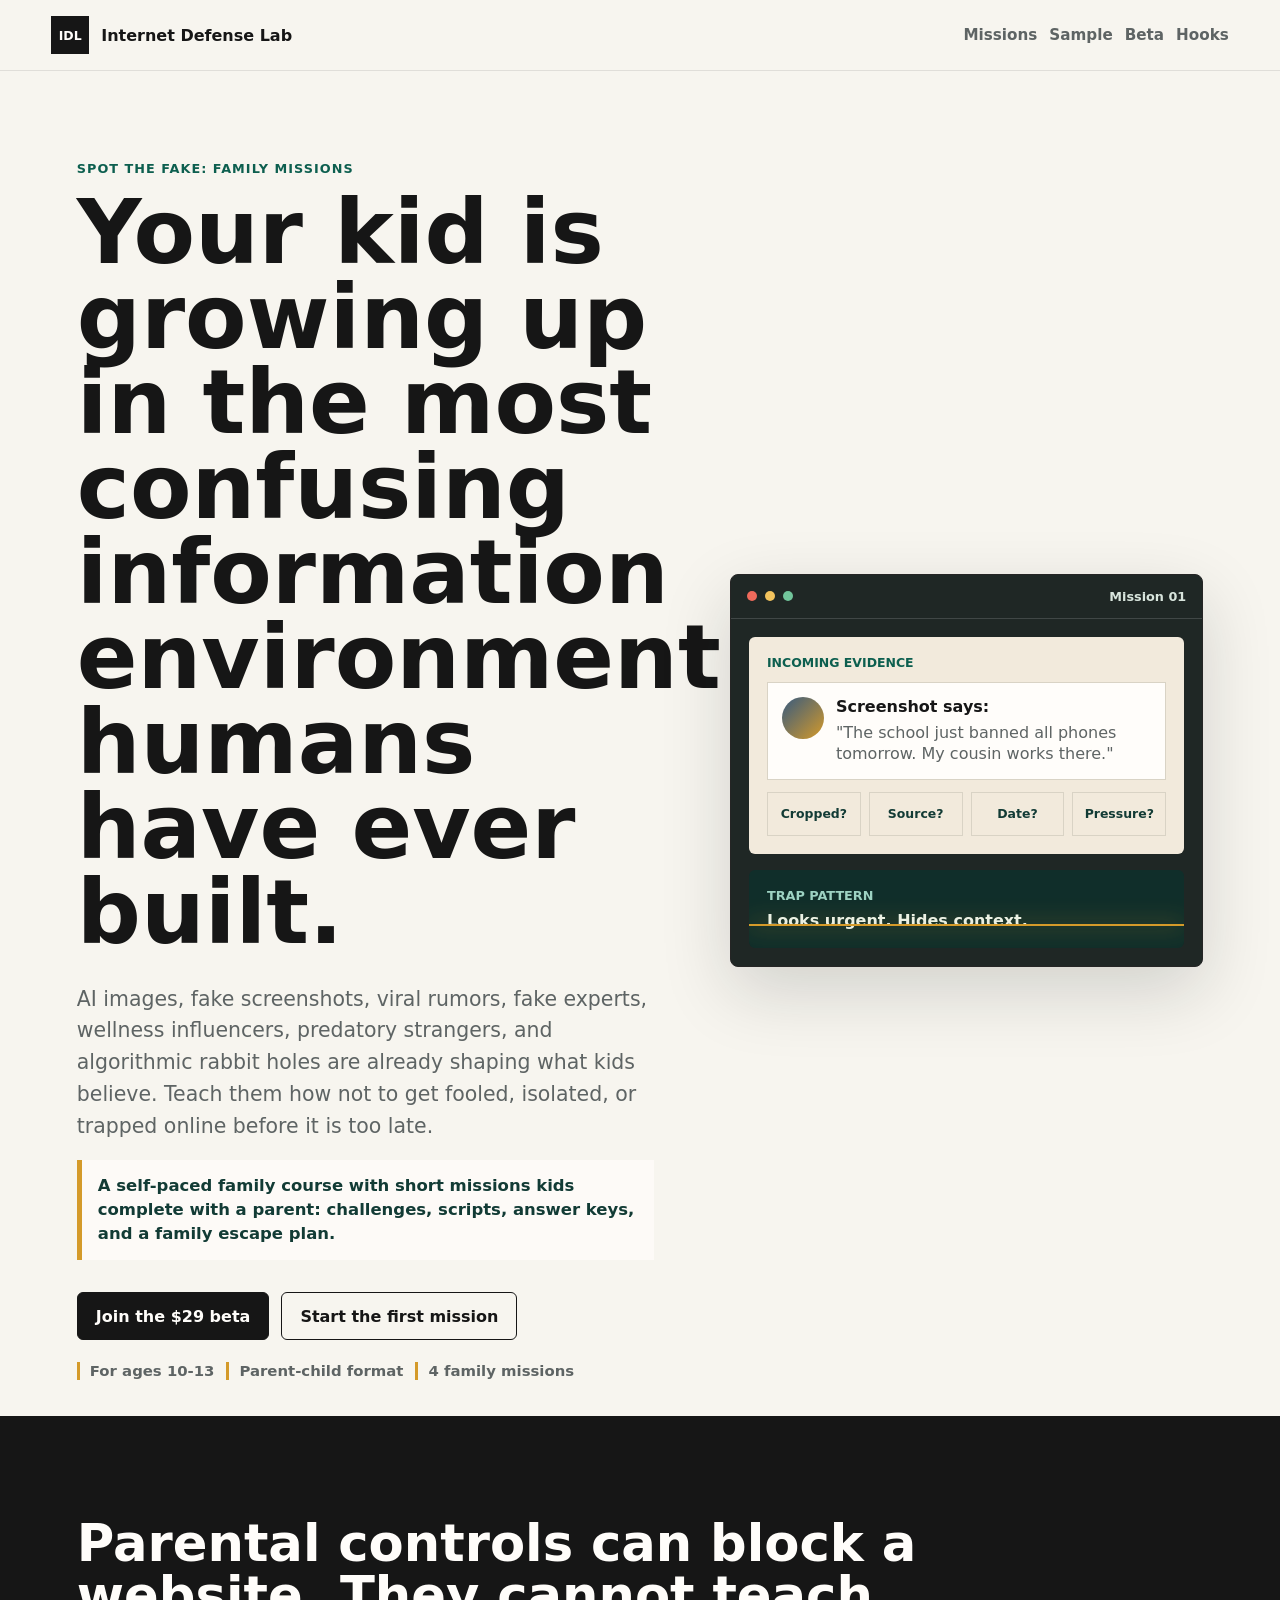
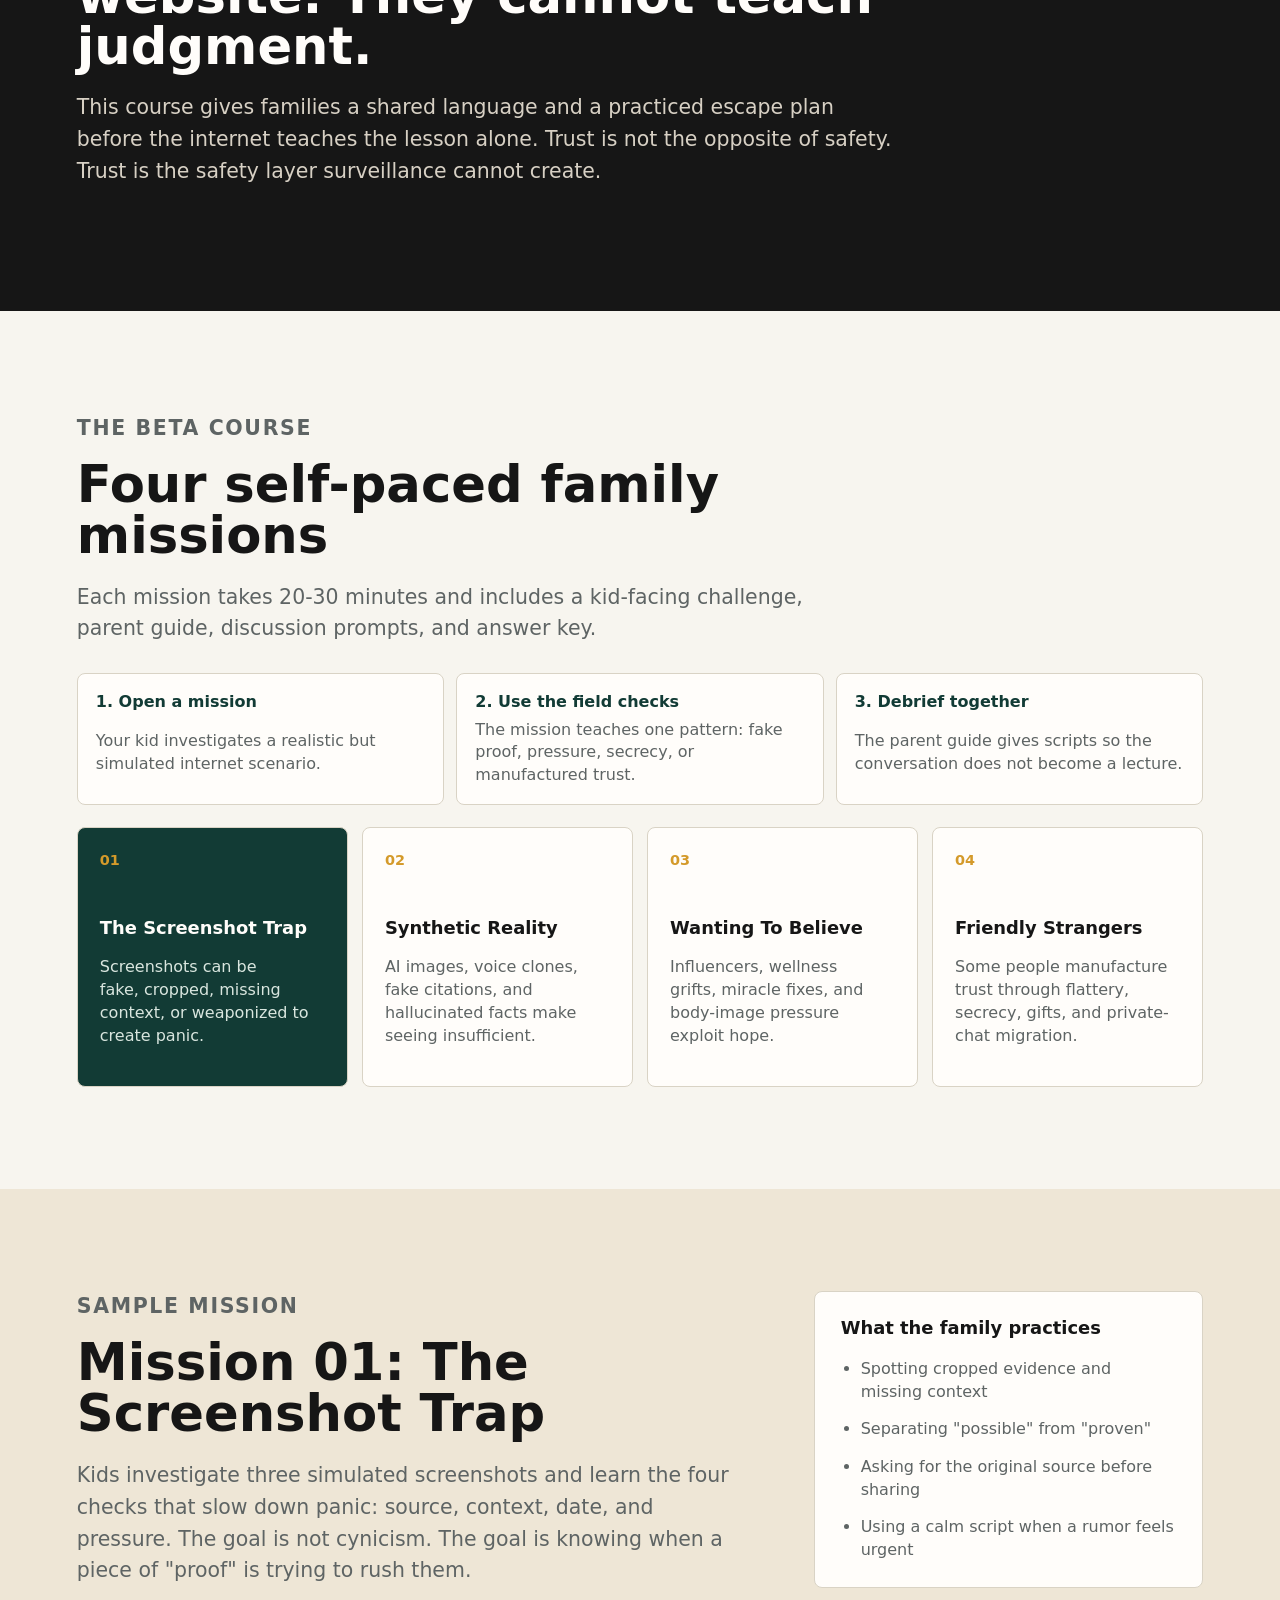
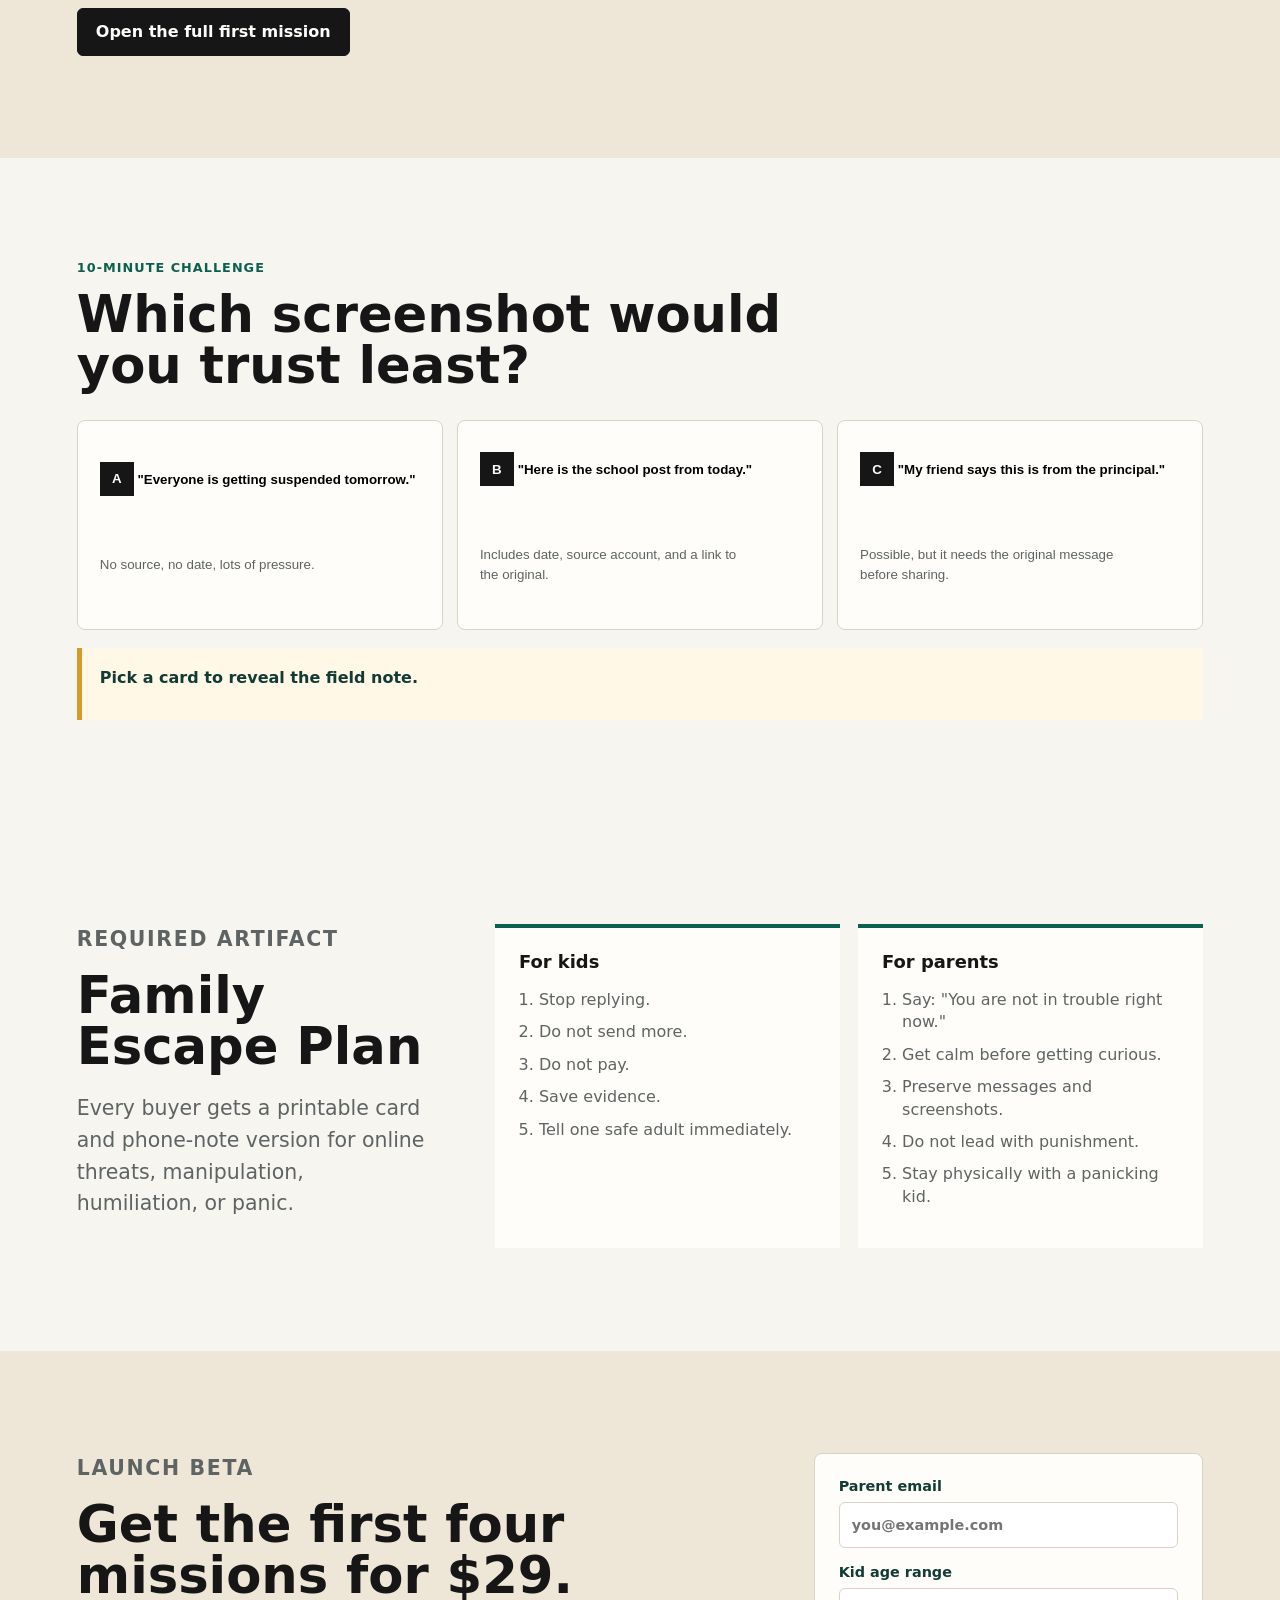
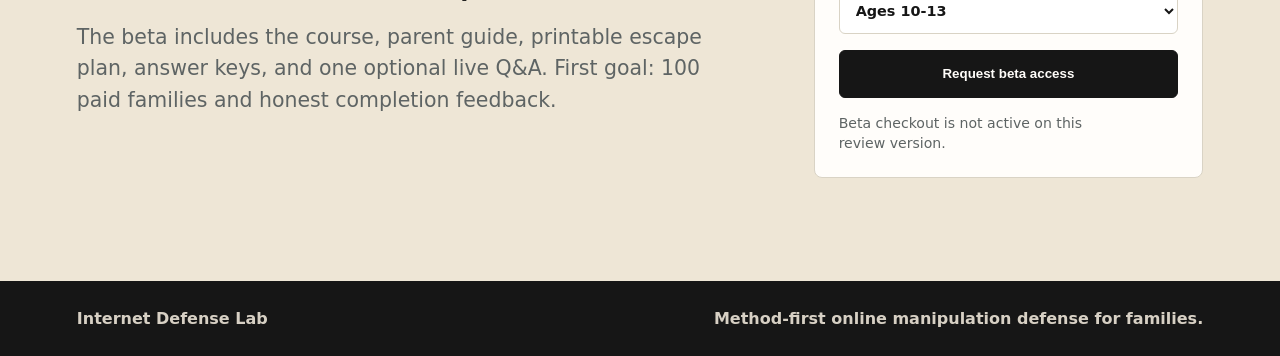
==== index.html @ d17880f4 "Add public Internet Defense Lab review site" ====
<!doctype html>
<html lang="en">
  <head>
    <meta charset="utf-8" />
    <meta name="viewport" content="width=device-width, initial-scale=1" />
    <meta
      name="description"
      content="Spot The Fake is a four-mission internet defense course for families with kids ages 10-13."
    />
    <title>Spot The Fake | Internet Defense Lab</title>
    <link
      rel="icon"
      href="data:image/svg+xml,%3Csvg xmlns='http://www.w3.org/2000/svg' viewBox='0 0 64 64'%3E%3Crect width='64' height='64' fill='%23161616'/%3E%3Cpath d='M15 18h34v8H15zm0 13h34v6H15zm0 11h22v6H15z' fill='%23fffdfa'/%3E%3Cpath d='M43 39l6 6 9-12' fill='none' stroke='%23d49a2a' stroke-width='5' stroke-linecap='square'/%3E%3C/svg%3E"
    />
    <link rel="stylesheet" href="./styles.css" />
  </head>
  <body>
    <header class="site-header">
      <a class="brand" href="#top" aria-label="Internet Defense Lab home">
        <span class="brand-mark">IDL</span>
        <span>Internet Defense Lab</span>
      </a>
      <nav class="nav" aria-label="Main navigation">
        <a href="#missions">Missions</a>
        <a href="#sample">Sample</a>
        <a href="#beta">Beta</a>
        <a href="./hooks.html">Hooks</a>
      </nav>
    </header>

    <main id="top">
      <section class="hero">
        <div class="hero-copy">
          <p class="eyebrow">Spot The Fake: Family Missions</p>
          <h1>Your kid is growing up in the most confusing information environment humans have ever built.</h1>
          <p class="hero-subhead">
            AI images, fake screenshots, viral rumors, fake experts, wellness influencers, predatory strangers, and
            algorithmic rabbit holes are already shaping what kids believe. Teach them how not to get fooled, isolated,
            or trapped online before it is too late.
          </p>
          <p class="plain-offer">
            A self-paced family course with short missions kids complete with a parent: challenges, scripts, answer
            keys, and a family escape plan.
          </p>
          <div class="hero-actions">
            <a class="button primary" href="#beta">Join the $29 beta</a>
            <a class="button secondary" href="#sample">Start the first mission</a>
          </div>
          <div class="trust-line">
            <span>For ages 10-13</span>
            <span>Parent-child format</span>
            <span>4 family missions</span>
          </div>
        </div>

        <div class="mission-preview" aria-label="Mission dashboard preview">
          <div class="preview-topbar">
            <span class="dot red"></span>
            <span class="dot yellow"></span>
            <span class="dot green"></span>
            <span class="preview-label">Mission 01</span>
          </div>
          <div class="preview-body">
            <div class="case-card">
              <p class="case-label">Incoming evidence</p>
              <div class="fake-post">
                <div class="avatar"></div>
                <div>
                  <strong>Screenshot says:</strong>
                  <p>"The school just banned all phones tomorrow. My cousin works there."</p>
                </div>
              </div>
              <div class="evidence-grid">
                <span>Cropped?</span>
                <span>Source?</span>
                <span>Date?</span>
                <span>Pressure?</span>
              </div>
            </div>
            <div class="scanner-card">
              <p>Trap Pattern</p>
              <strong>Looks urgent. Hides context.</strong>
              <div class="scan-line"></div>
            </div>
          </div>
        </div>
      </section>

      <section class="problem-band">
        <div>
          <h2>Parental controls can block a website. They cannot teach judgment.</h2>
          <p>
            This course gives families a shared language and a practiced escape plan before the internet teaches the
            lesson alone. Trust is not the opposite of safety. Trust is the safety layer surveillance cannot create.
          </p>
        </div>
      </section>

      <section id="missions" class="section">
        <div class="section-heading">
          <p class="eyebrow">The beta course</p>
          <h2>Four self-paced family missions</h2>
          <p>Each mission takes 20-30 minutes and includes a kid-facing challenge, parent guide, discussion prompts, and answer key.</p>
        </div>
        <div class="how-it-works" aria-label="How the course works">
          <div>
            <strong>1. Open a mission</strong>
            <span>Your kid investigates a realistic but simulated internet scenario.</span>
          </div>
          <div>
            <strong>2. Use the field checks</strong>
            <span>The mission teaches one pattern: fake proof, pressure, secrecy, or manufactured trust.</span>
          </div>
          <div>
            <strong>3. Debrief together</strong>
            <span>The parent guide gives scripts so the conversation does not become a lecture.</span>
          </div>
        </div>
        <div class="mission-grid">
          <article class="mission-card active">
            <span>01</span>
            <h3>The Screenshot Trap</h3>
            <p>Screenshots can be fake, cropped, missing context, or weaponized to create panic.</p>
          </article>
          <article class="mission-card">
            <span>02</span>
            <h3>Synthetic Reality</h3>
            <p>AI images, voice clones, fake citations, and hallucinated facts make seeing insufficient.</p>
          </article>
          <article class="mission-card">
            <span>03</span>
            <h3>Wanting To Believe</h3>
            <p>Influencers, wellness grifts, miracle fixes, and body-image pressure exploit hope.</p>
          </article>
          <article class="mission-card">
            <span>04</span>
            <h3>Friendly Strangers</h3>
            <p>Some people manufacture trust through flattery, secrecy, gifts, and private-chat migration.</p>
          </article>
        </div>
      </section>

      <section id="sample" class="sample-section">
        <div class="sample-copy">
          <p class="eyebrow">Sample mission</p>
          <h2>Mission 01: The Screenshot Trap</h2>
          <p>
            Kids investigate three simulated screenshots and learn the four checks that slow down panic: source, context,
            date, and pressure. The goal is not cynicism. The goal is knowing when a piece of "proof" is trying to rush
            them.
          </p>
          <a class="button primary" href="./mission-01.html">Open the full first mission</a>
        </div>
        <div class="checklist">
          <h3>What the family practices</h3>
          <ul>
            <li>Spotting cropped evidence and missing context</li>
            <li>Separating "possible" from "proven"</li>
            <li>Asking for the original source before sharing</li>
            <li>Using a calm script when a rumor feels urgent</li>
          </ul>
        </div>
      </section>

      <section id="mission-demo" class="demo">
        <div class="demo-header">
          <p class="eyebrow">10-minute challenge</p>
          <h2>Which screenshot would you trust least?</h2>
        </div>
        <div class="challenge-layout">
          <button class="challenge-card" data-answer="A">
            <span class="tag">A</span>
            <strong>"Everyone is getting suspended tomorrow."</strong>
            <p>No source, no date, lots of pressure.</p>
          </button>
          <button class="challenge-card" data-answer="B">
            <span class="tag">B</span>
            <strong>"Here is the school post from today."</strong>
            <p>Includes date, source account, and a link to the original.</p>
          </button>
          <button class="challenge-card" data-answer="C">
            <span class="tag">C</span>
            <strong>"My friend says this is from the principal."</strong>
            <p>Possible, but it needs the original message before sharing.</p>
          </button>
        </div>
        <p class="answer" id="answer" aria-live="polite">Pick a card to reveal the field note.</p>
      </section>

      <section class="escape-plan">
        <div>
          <p class="eyebrow">Required artifact</p>
          <h2>Family Escape Plan</h2>
          <p>Every buyer gets a printable card and phone-note version for online threats, manipulation, humiliation, or panic.</p>
        </div>
        <div class="plan-columns">
          <div>
            <h3>For kids</h3>
            <ol>
              <li>Stop replying.</li>
              <li>Do not send more.</li>
              <li>Do not pay.</li>
              <li>Save evidence.</li>
              <li>Tell one safe adult immediately.</li>
            </ol>
          </div>
          <div>
            <h3>For parents</h3>
            <ol>
              <li>Say: "You are not in trouble right now."</li>
              <li>Get calm before getting curious.</li>
              <li>Preserve messages and screenshots.</li>
              <li>Do not lead with punishment.</li>
              <li>Stay physically with a panicking kid.</li>
            </ol>
          </div>
        </div>
      </section>

      <section id="beta" class="beta">
        <div class="beta-copy">
          <p class="eyebrow">Launch beta</p>
          <h2>Get the first four missions for $29.</h2>
          <p>
            The beta includes the course, parent guide, printable escape plan, answer keys, and one optional live Q&A.
            First goal: 100 paid families and honest completion feedback.
          </p>
        </div>
        <form class="signup" action="mailto:hello@internetdefenselab.com" method="post" enctype="text/plain">
          <label>
            Parent email
            <input type="email" name="email" placeholder="you@example.com" required />
          </label>
          <label>
            Kid age range
            <select name="age-range">
              <option>Ages 10-13</option>
              <option>Ages 7-10</option>
              <option>Ages 14-17</option>
              <option>Homeschool or co-op</option>
            </select>
          </label>
          <button class="button primary" type="submit">Request beta access</button>
          <p class="form-note">Beta checkout is not active on this review version.</p>
        </form>
      </section>
    </main>

    <footer class="footer">
      <span>Internet Defense Lab</span>
      <span>Method-first online manipulation defense for families.</span>
    </footer>

    <script src="./app.js"></script>
  </body>
</html>
---- styles.css ----
:root {
  color-scheme: light;
  --ink: #161616;
  --muted: #5e6464;
  --paper: #f7f5ef;
  --white: #fffdfa;
  --line: #d9d3c5;
  --green: #0d5f4f;
  --green-2: #123b35;
  --red: #b33a2f;
  --gold: #d49a2a;
  --blue: #375a7f;
  --shadow: 0 24px 70px rgba(21, 27, 25, 0.16);
  font-family:
    Inter, ui-sans-serif, system-ui, -apple-system, BlinkMacSystemFont, "Segoe UI", sans-serif;
}

* {
  box-sizing: border-box;
}

html {
  scroll-behavior: smooth;
}

body {
  margin: 0;
  background: var(--paper);
  color: var(--ink);
}

a {
  color: inherit;
}

.site-header {
  position: sticky;
  top: 0;
  z-index: 10;
  display: flex;
  align-items: center;
  justify-content: space-between;
  gap: 24px;
  padding: 16px clamp(18px, 4vw, 56px);
  background: rgba(247, 245, 239, 0.92);
  border-bottom: 1px solid rgba(22, 22, 22, 0.1);
  backdrop-filter: blur(16px);
}

.brand,
.nav {
  display: flex;
  align-items: center;
  gap: 12px;
}

.brand {
  font-weight: 800;
  text-decoration: none;
}

.brand-mark {
  display: inline-grid;
  width: 38px;
  height: 38px;
  place-items: center;
  background: var(--ink);
  color: var(--white);
  font-size: 0.78rem;
  letter-spacing: 0;
}

.nav a {
  color: var(--muted);
  font-size: 0.95rem;
  font-weight: 700;
  text-decoration: none;
}

.hero {
  display: grid;
  min-height: calc(100svh - 72px);
  grid-template-columns: minmax(0, 1fr) minmax(320px, 0.82fr);
  align-items: center;
  gap: clamp(28px, 6vw, 76px);
  padding: clamp(46px, 7vw, 92px) clamp(18px, 6vw, 88px) 36px;
  overflow: hidden;
}

.mission-hero {
  min-height: 62svh;
  padding: clamp(54px, 8vw, 112px) clamp(18px, 6vw, 88px);
  background:
    linear-gradient(90deg, rgba(247, 245, 239, 0.94), rgba(247, 245, 239, 0.72)),
    repeating-linear-gradient(135deg, #d9d3c5 0 1px, transparent 1px 20px);
}

.hook-intro {
  padding: clamp(54px, 8vw, 112px) clamp(18px, 6vw, 88px) clamp(32px, 5vw, 64px);
}

.hook-variant {
  display: grid;
  grid-template-columns: minmax(0, 0.95fr) minmax(300px, 0.42fr);
  gap: clamp(24px, 5vw, 72px);
  align-items: center;
  padding: clamp(52px, 8vw, 104px) clamp(18px, 6vw, 88px);
  border-top: 1px solid var(--line);
}

.hook-variant.alt {
  background: #eee6d6;
}

.hook-copy p {
  max-width: 760px;
  color: var(--muted);
  font-size: clamp(1.05rem, 2vw, 1.28rem);
  line-height: 1.55;
}

.hook-notes {
  border: 1px solid var(--line);
  border-radius: 8px;
  background: var(--white);
  padding: 24px;
}

.hook-notes p {
  color: var(--muted);
  line-height: 1.45;
}

.hook-notes strong {
  display: block;
  color: var(--green-2);
  line-height: 1.35;
}

.hero-copy {
  max-width: 780px;
}

.eyebrow {
  margin: 0 0 14px;
  color: var(--green);
  font-size: 0.8rem;
  font-weight: 900;
  letter-spacing: 0.08em;
  text-transform: uppercase;
}

h1,
h2,
h3,
p {
  text-wrap: pretty;
}

h1 {
  max-width: 850px;
  margin: 0;
  font-size: clamp(2.65rem, 7vw, 6.35rem);
  line-height: 0.95;
  letter-spacing: 0;
}

h2 {
  margin: 0;
  font-size: clamp(2rem, 4vw, 4rem);
  line-height: 1;
  letter-spacing: 0;
}

h3 {
  margin: 0;
  font-size: 1.12rem;
  line-height: 1.15;
}

.hero-subhead,
.section-heading p,
.sample-copy p,
.beta-copy p,
.problem-band p,
.escape-plan p {
  color: var(--muted);
  font-size: clamp(1.05rem, 2vw, 1.28rem);
  line-height: 1.55;
}

.hero-subhead {
  max-width: 760px;
  margin: 28px 0 0;
}

.plain-offer,
.hook-definition {
  max-width: 760px;
  margin: 18px 0 0;
  border-left: 5px solid var(--gold);
  background: rgba(255, 253, 250, 0.74);
  color: var(--green-2);
  padding: 14px 16px;
  font-size: 1.03rem;
  font-weight: 800;
  line-height: 1.45;
}

.hook-definition {
  margin-bottom: 18px;
}

.hero-actions,
.trust-line {
  display: flex;
  flex-wrap: wrap;
  align-items: center;
  gap: 12px;
}

.hero-actions {
  margin-top: 32px;
}

.button {
  display: inline-flex;
  min-height: 48px;
  align-items: center;
  justify-content: center;
  padding: 0 18px;
  border: 1px solid var(--ink);
  border-radius: 6px;
  font-weight: 850;
  text-decoration: none;
  cursor: pointer;
}

.button.primary {
  background: var(--ink);
  color: var(--white);
}

.button.secondary {
  background: transparent;
}

.trust-line {
  margin-top: 22px;
  color: var(--muted);
  font-size: 0.93rem;
  font-weight: 750;
}

.trust-line span {
  border-left: 3px solid var(--gold);
  padding-left: 10px;
}

.mission-preview {
  width: min(100%, 520px);
  justify-self: center;
  overflow: hidden;
  border: 1px solid #252525;
  border-radius: 8px;
  background: #1f2725;
  box-shadow: var(--shadow);
}

.preview-topbar {
  display: flex;
  align-items: center;
  gap: 8px;
  padding: 14px 16px;
  border-bottom: 1px solid rgba(255, 255, 255, 0.15);
}

.dot {
  width: 10px;
  height: 10px;
  border-radius: 50%;
}

.dot.red {
  background: #ef6a5b;
}

.dot.yellow {
  background: #f2c35d;
}

.dot.green {
  background: #71c59b;
}

.preview-label {
  margin-left: auto;
  color: #d8e5dd;
  font-size: 0.8rem;
  font-weight: 850;
}

.preview-body {
  display: grid;
  gap: 16px;
  padding: 18px;
}

.case-card,
.scanner-card {
  border-radius: 6px;
  background: #f2eadc;
  padding: 18px;
}

.case-label {
  margin: 0 0 12px;
  color: var(--green);
  font-size: 0.78rem;
  font-weight: 900;
  text-transform: uppercase;
}

.fake-post {
  display: grid;
  grid-template-columns: 42px 1fr;
  gap: 12px;
  padding: 14px;
  background: var(--white);
  border: 1px solid var(--line);
}

.fake-post p {
  margin: 6px 0 0;
  color: var(--muted);
  line-height: 1.35;
}

.avatar {
  width: 42px;
  height: 42px;
  border-radius: 50%;
  background: linear-gradient(135deg, var(--blue), var(--gold));
}

.evidence-grid {
  display: grid;
  grid-template-columns: repeat(4, 1fr);
  gap: 8px;
  margin-top: 12px;
}

.evidence-grid span {
  min-height: 44px;
  display: grid;
  place-items: center;
  border: 1px solid var(--line);
  color: var(--green-2);
  font-size: 0.78rem;
  font-weight: 850;
}

.scanner-card {
  position: relative;
  overflow: hidden;
  background: #102e2a;
  color: #edf7f0;
}

.scanner-card p {
  margin: 0 0 8px;
  color: #9dd2c2;
  font-size: 0.8rem;
  font-weight: 850;
  text-transform: uppercase;
}

.scan-line {
  position: absolute;
  inset: auto 0 22px;
  height: 2px;
  background: var(--gold);
  box-shadow: 0 0 22px var(--gold);
  animation: scan 2.6s infinite ease-in-out;
}

@keyframes scan {
  0% {
    transform: translateY(-58px);
  }
  50% {
    transform: translateY(0);
  }
  100% {
    transform: translateY(-58px);
  }
}

.problem-band,
.section,
.sample-section,
.demo,
.escape-plan,
.beta,
.lesson-band {
  padding: clamp(52px, 8vw, 104px) clamp(18px, 6vw, 88px);
}

.problem-band {
  background: var(--ink);
  color: var(--white);
}

.problem-band > div {
  max-width: 980px;
}

.problem-band p {
  color: #d7d0c4;
  max-width: 820px;
}

.section-heading {
  max-width: 780px;
  margin-bottom: 28px;
}

.how-it-works {
  display: grid;
  grid-template-columns: repeat(3, minmax(0, 1fr));
  gap: 12px;
  margin-bottom: 22px;
}

.how-it-works div {
  display: grid;
  gap: 8px;
  border: 1px solid var(--line);
  border-radius: 8px;
  background: var(--white);
  padding: 18px;
}

.how-it-works strong {
  color: var(--green-2);
}

.how-it-works span {
  color: var(--muted);
  line-height: 1.4;
}

.mission-grid {
  display: grid;
  grid-template-columns: repeat(4, minmax(0, 1fr));
  gap: 14px;
}

.mission-card,
.checklist,
.challenge-card,
.signup {
  border: 1px solid var(--line);
  border-radius: 8px;
  background: var(--white);
}

.mission-card {
  min-height: 230px;
  padding: 22px;
}

.mission-card.active {
  background: var(--green-2);
  color: var(--white);
}

.mission-card span {
  display: inline-flex;
  margin-bottom: 50px;
  color: var(--gold);
  font-size: 0.9rem;
  font-weight: 900;
}

.mission-card p,
.challenge-card p {
  color: var(--muted);
  line-height: 1.45;
}

.mission-card.active p {
  color: #d9e6df;
}

.sample-section,
.beta,
.lesson-band {
  display: grid;
  grid-template-columns: minmax(0, 0.95fr) minmax(320px, 0.55fr);
  gap: clamp(24px, 5vw, 72px);
  align-items: start;
  background: #eee6d6;
}

.lesson-main p {
  color: var(--muted);
  font-size: 1.16rem;
  line-height: 1.55;
}

.case-stack {
  display: grid;
  gap: 14px;
}

.case-file {
  border: 1px solid var(--line);
  border-radius: 8px;
  background: var(--white);
  padding: 22px;
}

.case-file p {
  color: var(--muted);
  line-height: 1.45;
}

.case-file strong {
  color: var(--green-2);
}

.script-block {
  display: grid;
  gap: 10px;
  margin-top: 20px;
}

.script-block p {
  margin: 0;
  border-left: 4px solid var(--gold);
  background: var(--white);
  color: var(--green-2);
  padding: 14px 16px;
  font-size: 1rem;
  font-weight: 750;
}

.sample-copy p,
.beta-copy p {
  max-width: 760px;
}

.checklist {
  padding: 26px;
}

.checklist ul {
  display: grid;
  gap: 14px;
  margin: 18px 0 0;
  padding: 0 0 0 20px;
  color: var(--muted);
  line-height: 1.45;
}

.demo-header {
  max-width: 820px;
}

.challenge-layout {
  display: grid;
  grid-template-columns: repeat(3, minmax(0, 1fr));
  gap: 14px;
  margin-top: 28px;
}

.challenge-card {
  min-height: 210px;
  padding: 22px;
  text-align: left;
  transition:
    transform 160ms ease,
    border-color 160ms ease,
    box-shadow 160ms ease;
}

.challenge-card:hover,
.challenge-card:focus-visible {
  border-color: var(--green);
  box-shadow: 0 16px 36px rgba(18, 59, 53, 0.14);
  transform: translateY(-2px);
}

.challenge-card.selected {
  border-color: var(--red);
  box-shadow: 0 0 0 3px rgba(179, 58, 47, 0.16);
}

.tag {
  display: inline-grid;
  width: 34px;
  height: 34px;
  margin-bottom: 46px;
  place-items: center;
  background: var(--ink);
  color: var(--white);
  font-weight: 900;
}

.answer {
  min-height: 72px;
  margin: 18px 0 0;
  padding: 18px;
  border-left: 5px solid var(--gold);
  background: #fff8e6;
  color: var(--green-2);
  font-weight: 750;
  line-height: 1.45;
}

.escape-plan {
  display: grid;
  grid-template-columns: minmax(0, 0.5fr) minmax(320px, 1fr);
  gap: clamp(24px, 5vw, 72px);
}

.plan-columns {
  display: grid;
  grid-template-columns: repeat(2, minmax(0, 1fr));
  gap: 18px;
}

.plan-columns > div {
  border-top: 4px solid var(--green);
  background: var(--white);
  padding: 24px;
}

.plan-columns ol {
  display: grid;
  gap: 10px;
  padding-left: 20px;
  color: var(--muted);
  line-height: 1.4;
}

.signup {
  display: grid;
  gap: 16px;
  padding: 24px;
}

label {
  display: grid;
  gap: 8px;
  color: var(--green-2);
  font-size: 0.9rem;
  font-weight: 850;
}

input,
select {
  width: 100%;
  min-height: 46px;
  border: 1px solid var(--line);
  border-radius: 6px;
  background: #fff;
  color: var(--ink);
  font: inherit;
  padding: 0 12px;
}

.form-note {
  margin: 0;
  color: var(--muted);
  font-size: 0.88rem;
  line-height: 1.4;
}

.footer {
  display: flex;
  flex-wrap: wrap;
  justify-content: space-between;
  gap: 16px;
  padding: 28px clamp(18px, 6vw, 88px);
  background: var(--ink);
  color: #d7d0c4;
  font-weight: 700;
}

@media (max-width: 920px) {
  .hero,
  .sample-section,
  .escape-plan,
  .beta,
  .lesson-band,
  .hook-variant {
    grid-template-columns: 1fr;
  }

  .hero {
    min-height: auto;
  }

  .mission-preview {
    justify-self: start;
  }

  .mission-grid,
  .challenge-layout,
  .how-it-works {
    grid-template-columns: repeat(2, minmax(0, 1fr));
  }
}

@media print {
  .site-header,
  .footer,
  .mission-hero,
  .lesson-band,
  .section,
  .sample-section {
    display: none;
  }

  body {
    background: #fff;
  }

  .escape-plan {
    display: block;
    padding: 0;
  }

  .plan-columns {
    grid-template-columns: 1fr 1fr;
  }
}

@media (max-width: 640px) {
  .site-header {
    align-items: flex-start;
    flex-direction: column;
  }

  .nav {
    width: 100%;
    justify-content: space-between;
  }

  .hero {
    padding-top: 34px;
  }

  .hero-actions .button {
    width: 100%;
  }

  .mission-grid,
  .challenge-layout,
  .plan-columns,
  .evidence-grid,
  .how-it-works {
    grid-template-columns: 1fr;
  }

  .mission-card,
  .challenge-card {
    min-height: 0;
  }

  .mission-card span,
  .tag {
    margin-bottom: 22px;
  }
}
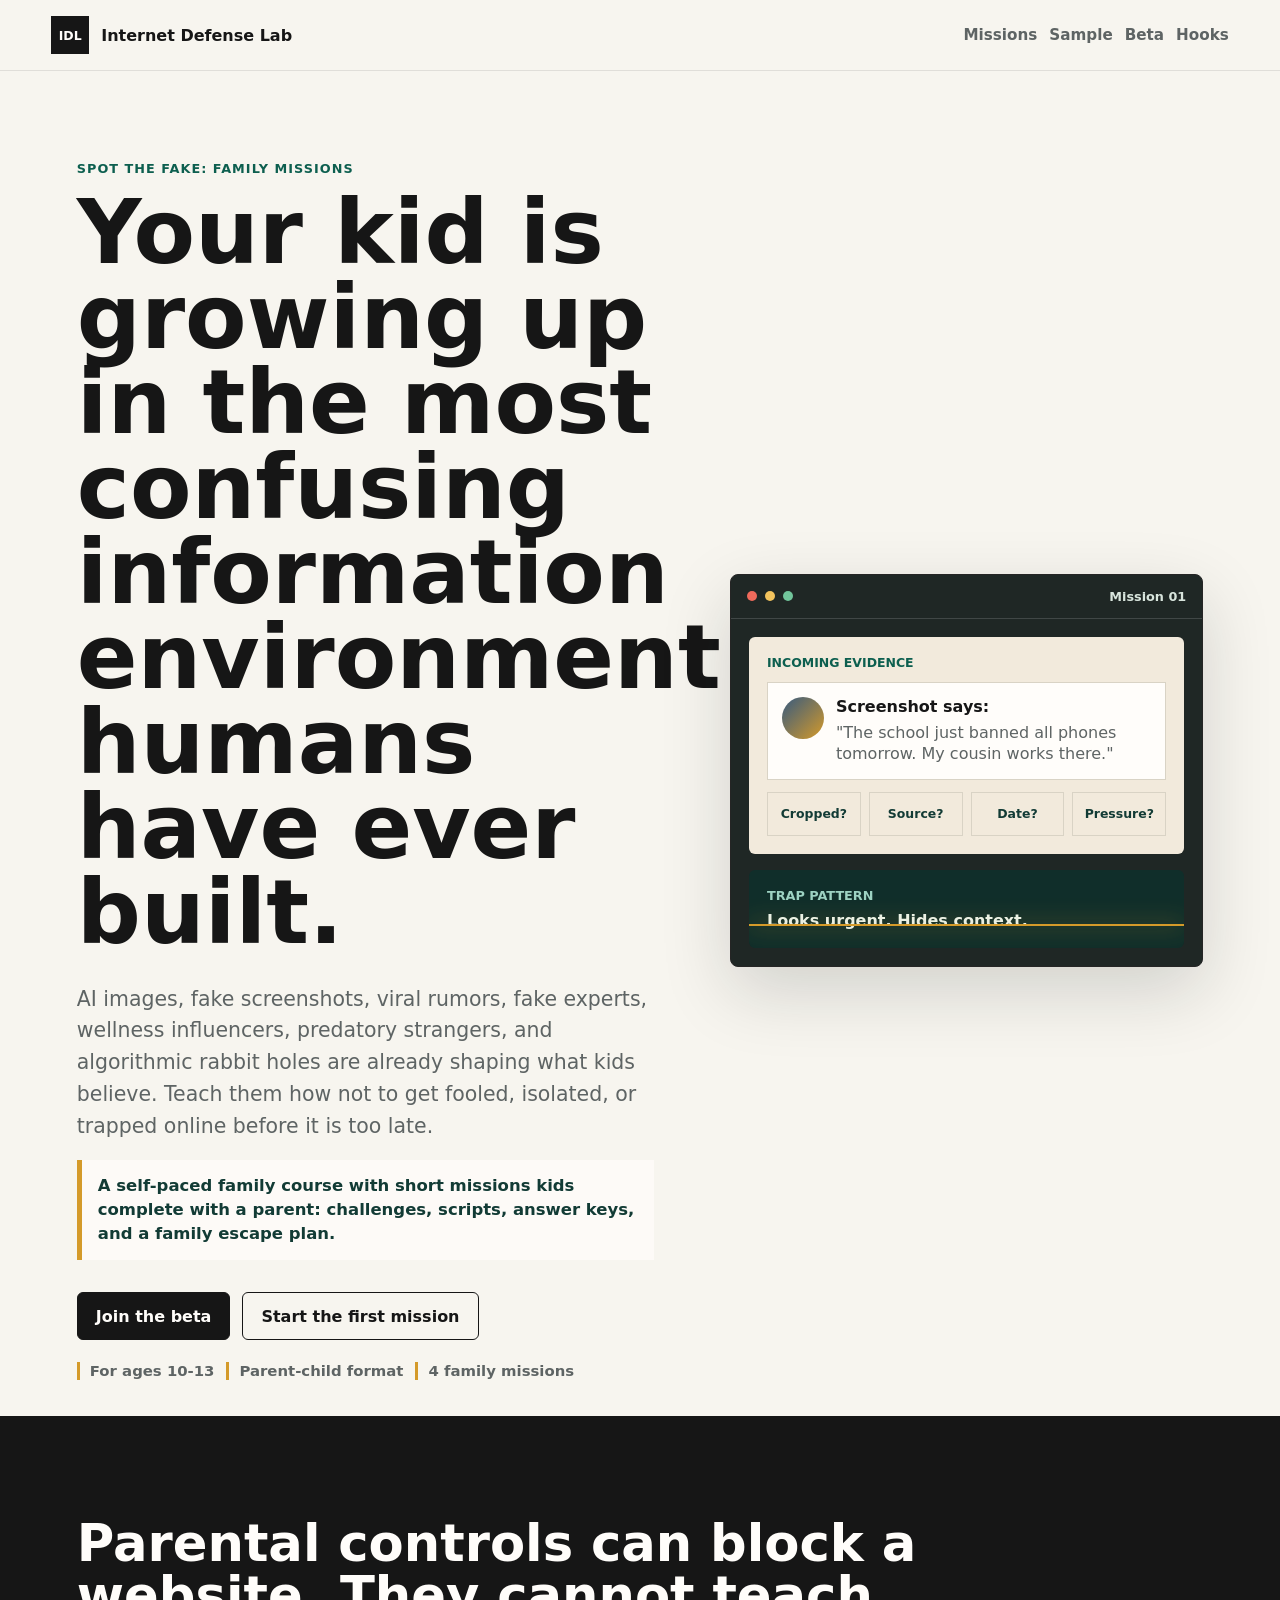
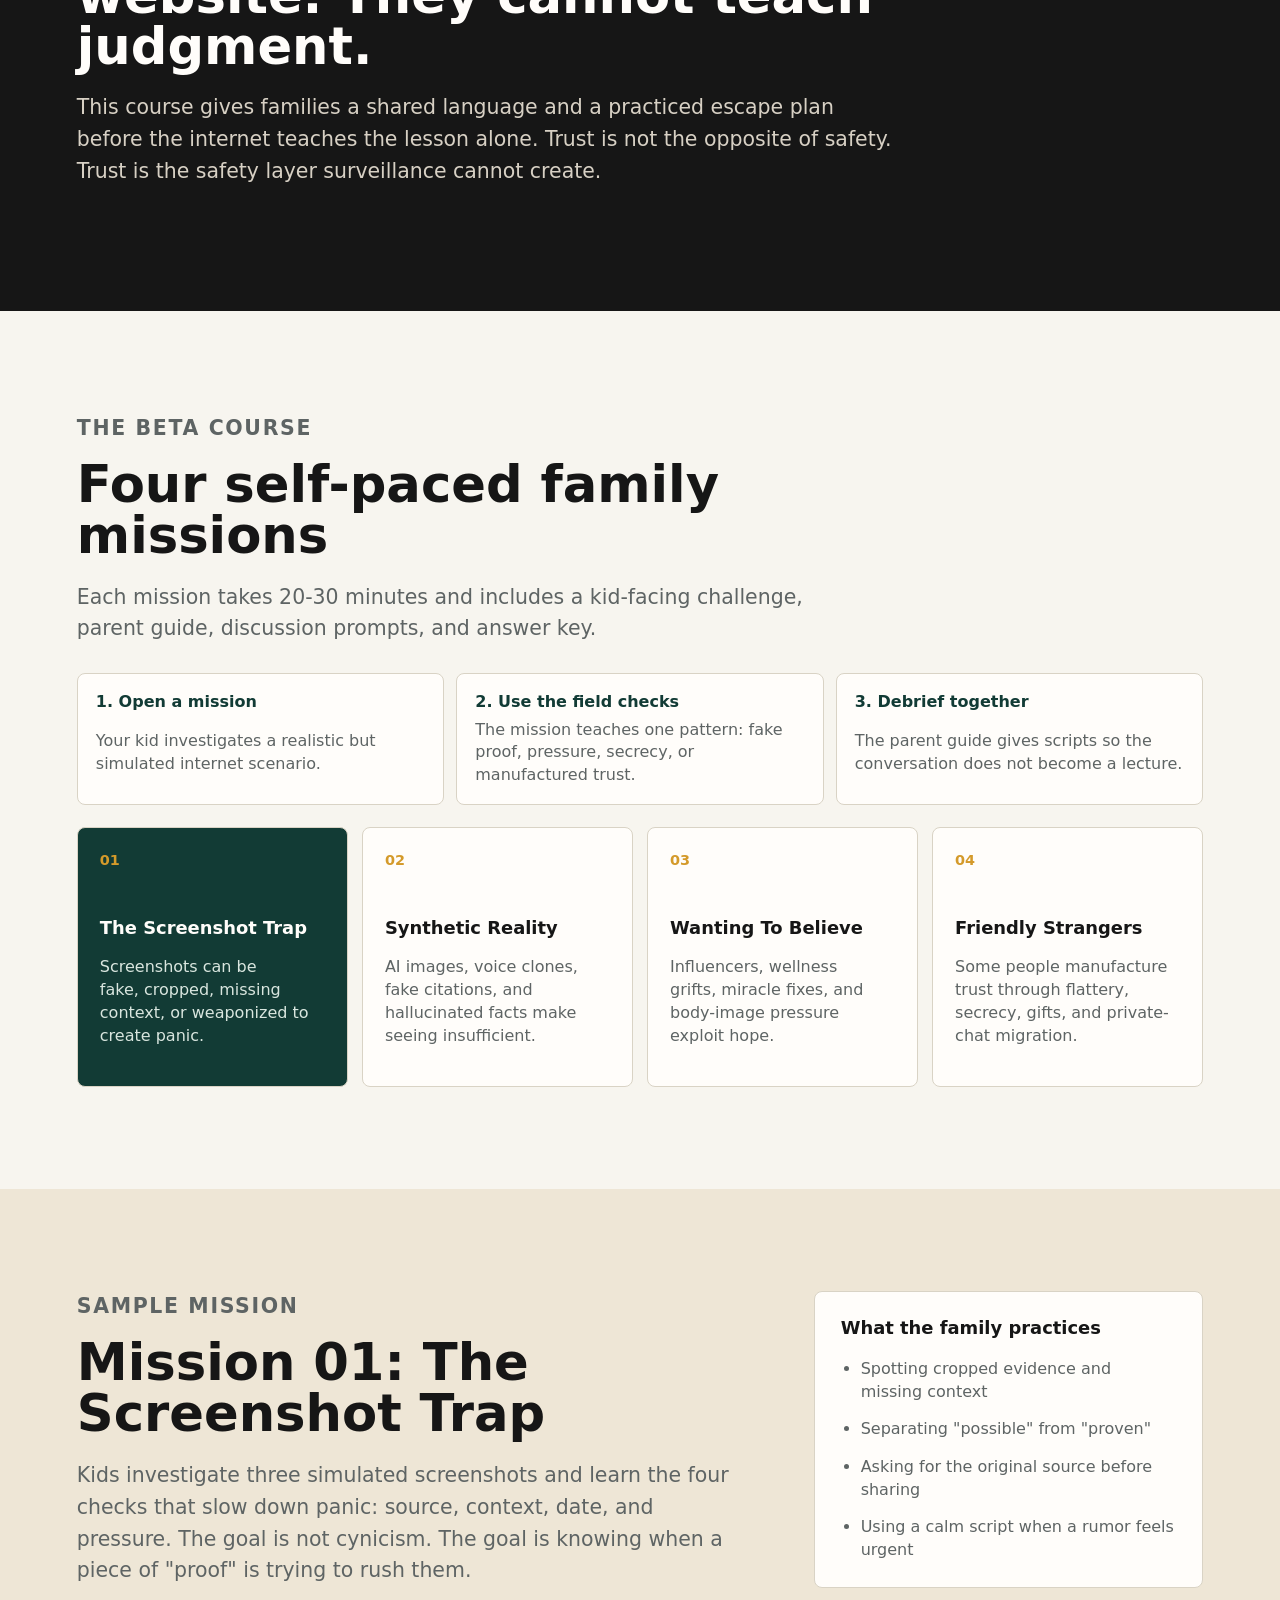
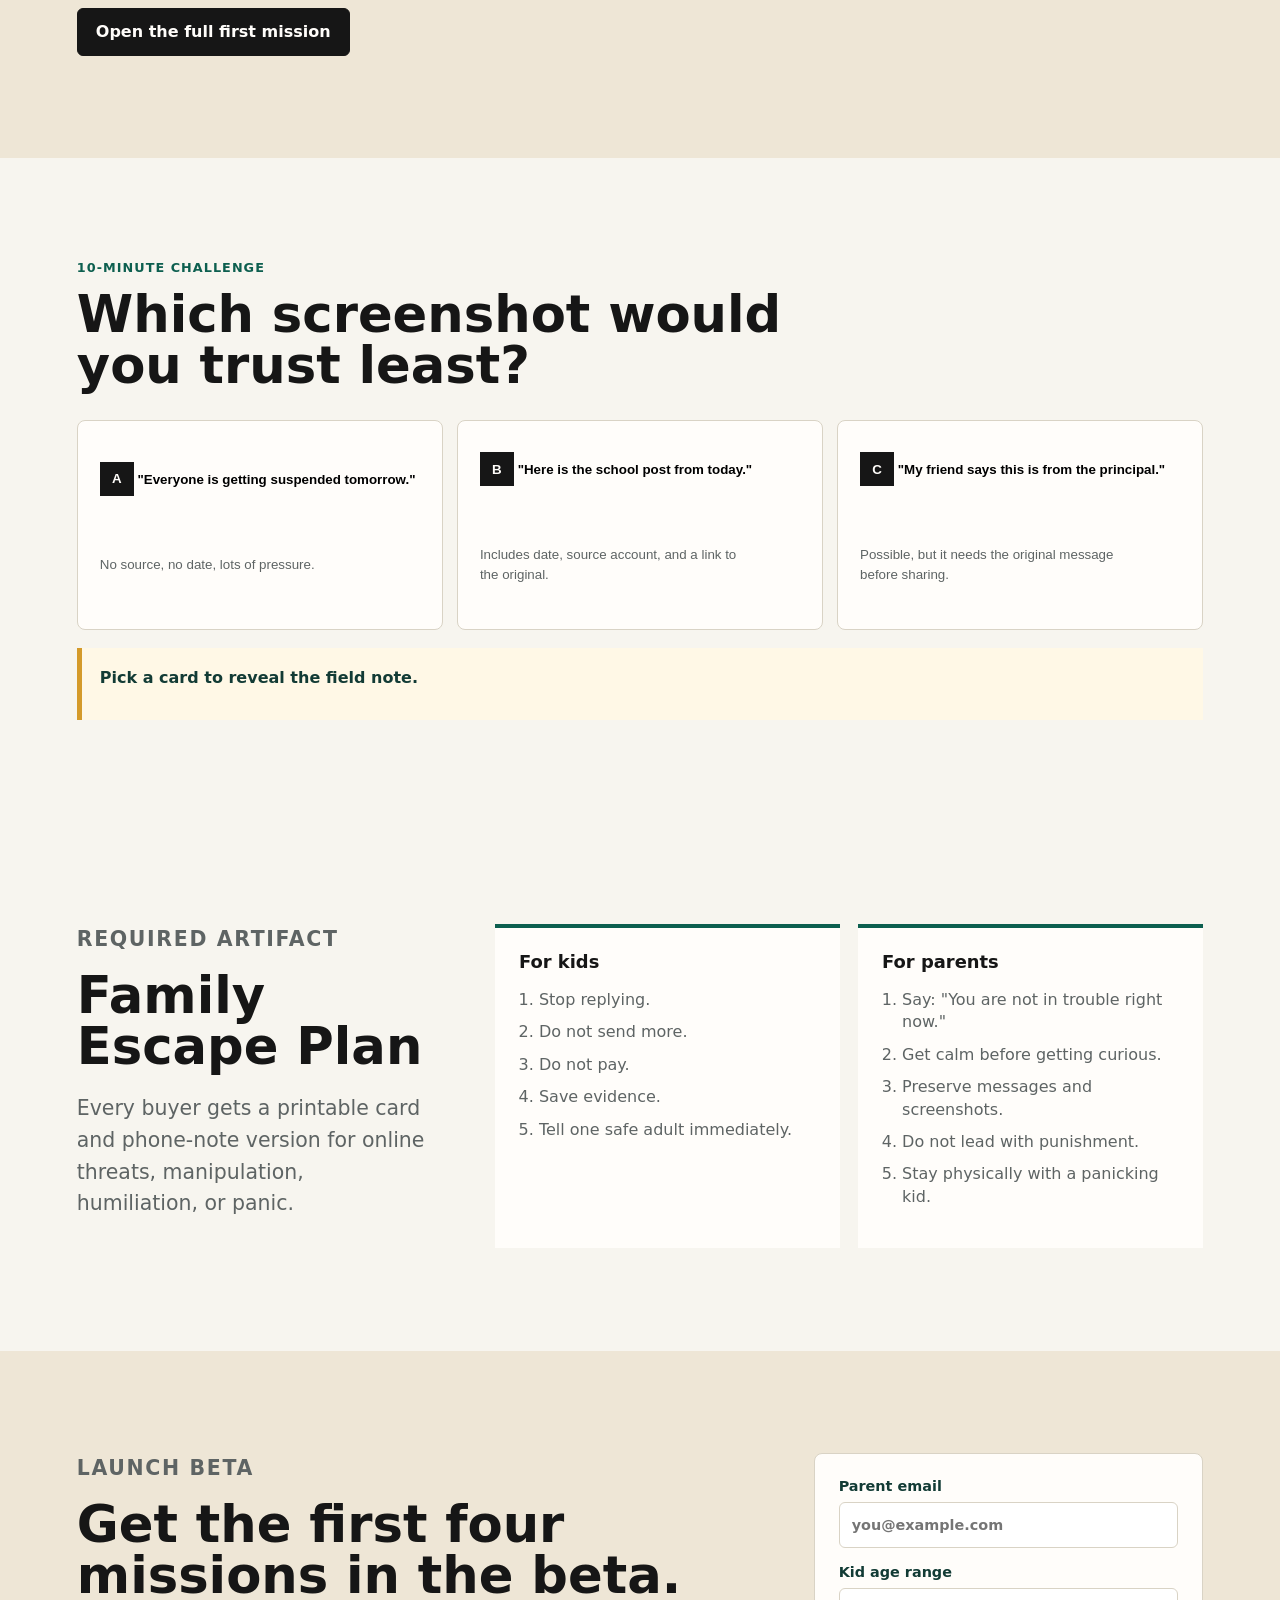
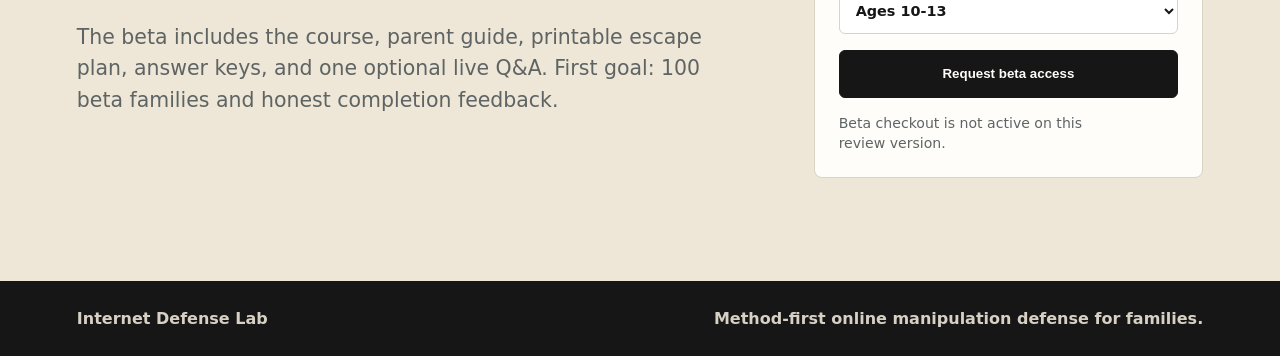
==== commit e67252ff: "Remove concrete beta pricing" ====
--- a/index.html
+++ b/index.html
@@ -43,7 +43,7 @@
             keys, and a family escape plan.
           </p>
           <div class="hero-actions">
-            <a class="button primary" href="#beta">Join the $29 beta</a>
+            <a class="button primary" href="#beta">Join the beta</a>
             <a class="button secondary" href="#sample">Start the first mission</a>
           </div>
           <div class="trust-line">
@@ -220,10 +220,10 @@
       <section id="beta" class="beta">
         <div class="beta-copy">
           <p class="eyebrow">Launch beta</p>
-          <h2>Get the first four missions for $29.</h2>
+          <h2>Get the first four missions in the beta.</h2>
           <p>
             The beta includes the course, parent guide, printable escape plan, answer keys, and one optional live Q&A.
-            First goal: 100 paid families and honest completion feedback.
+            First goal: 100 beta families and honest completion feedback.
           </p>
         </div>
         <form class="signup" action="mailto:hello@internetdefenselab.com" method="post" enctype="text/plain">
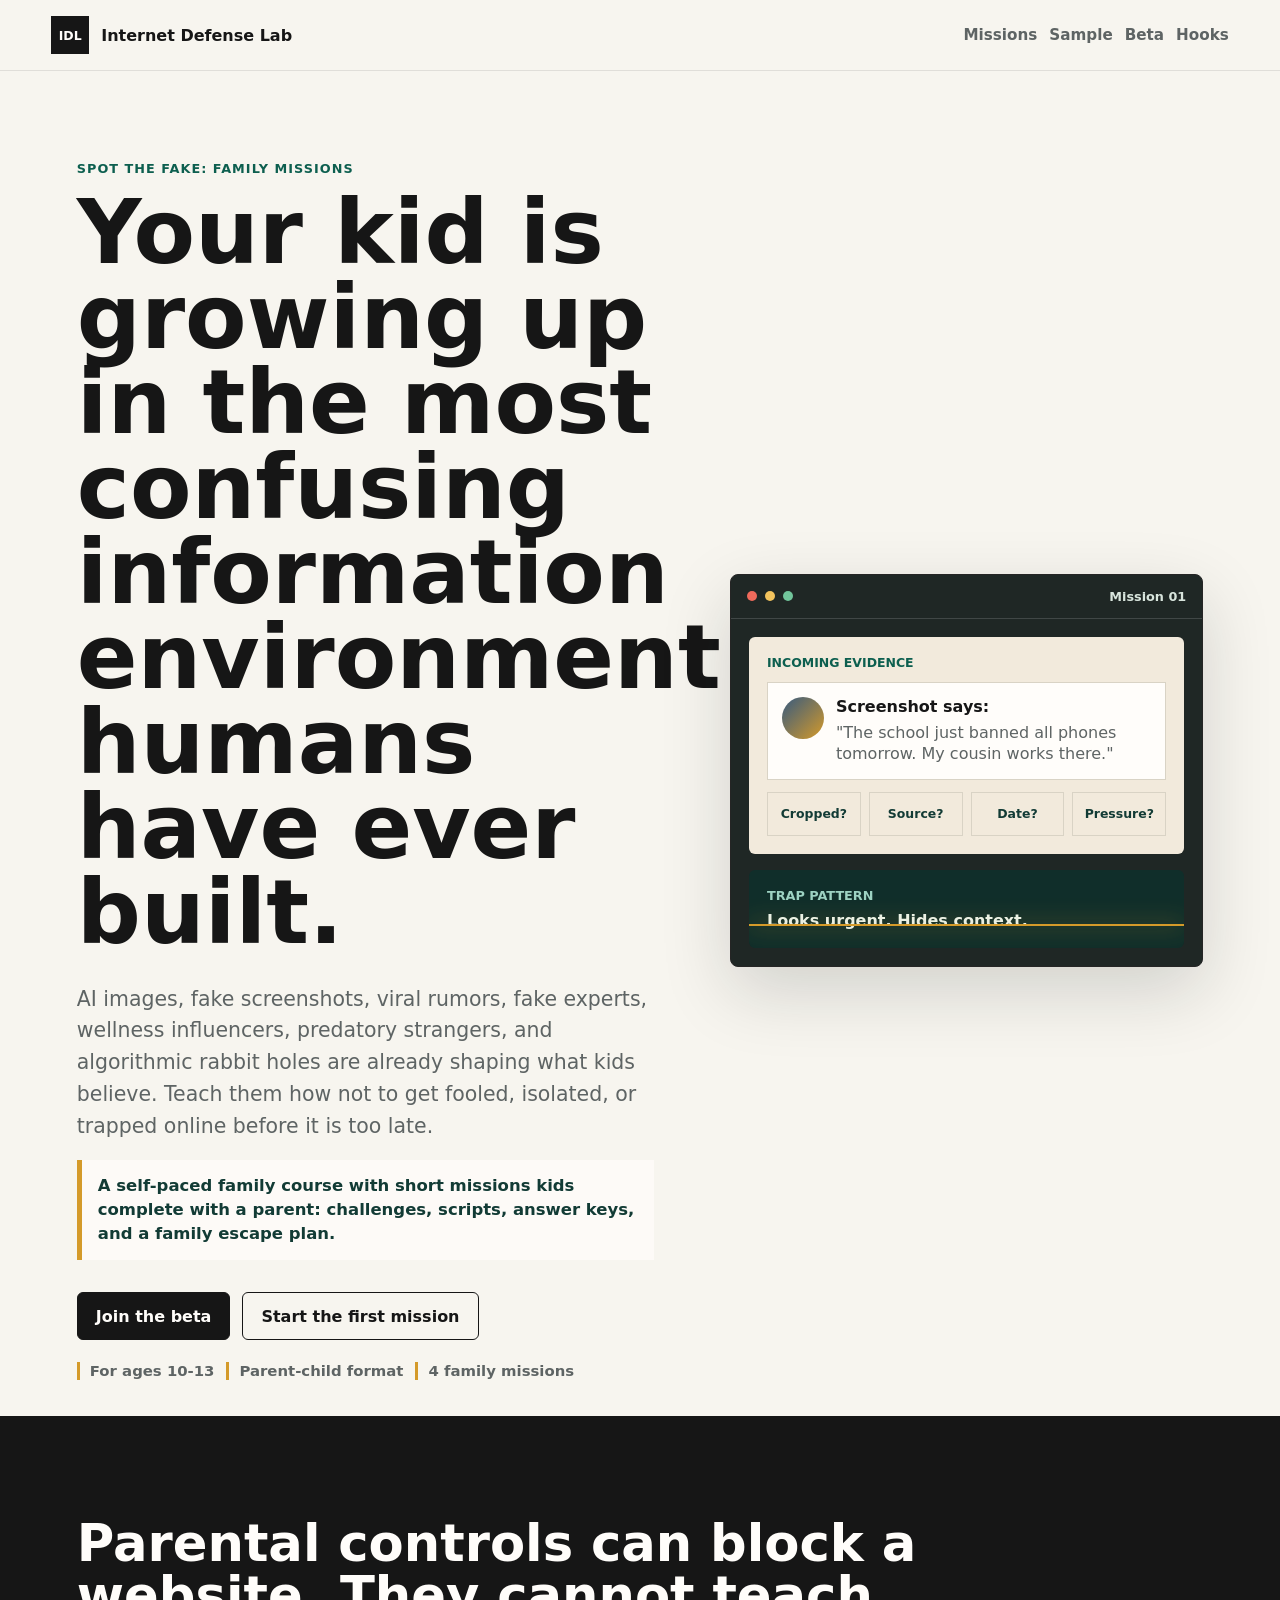
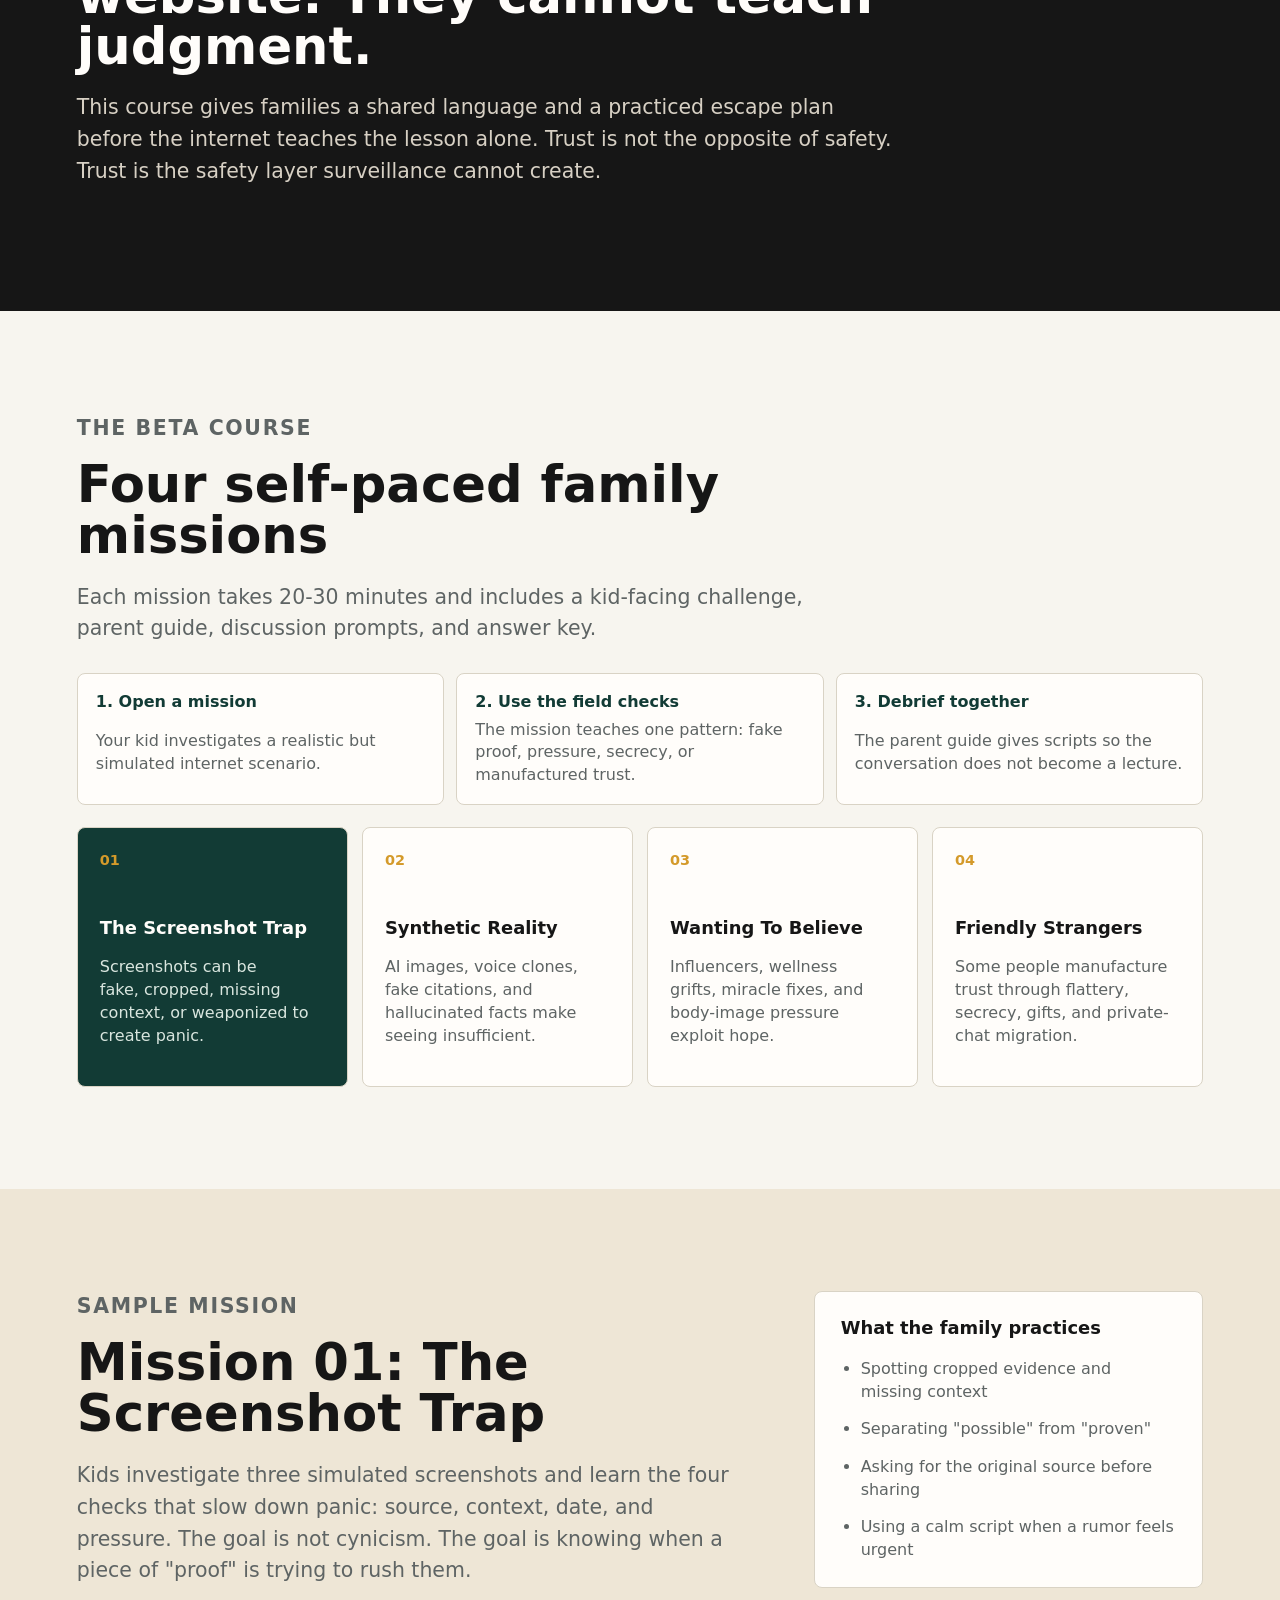
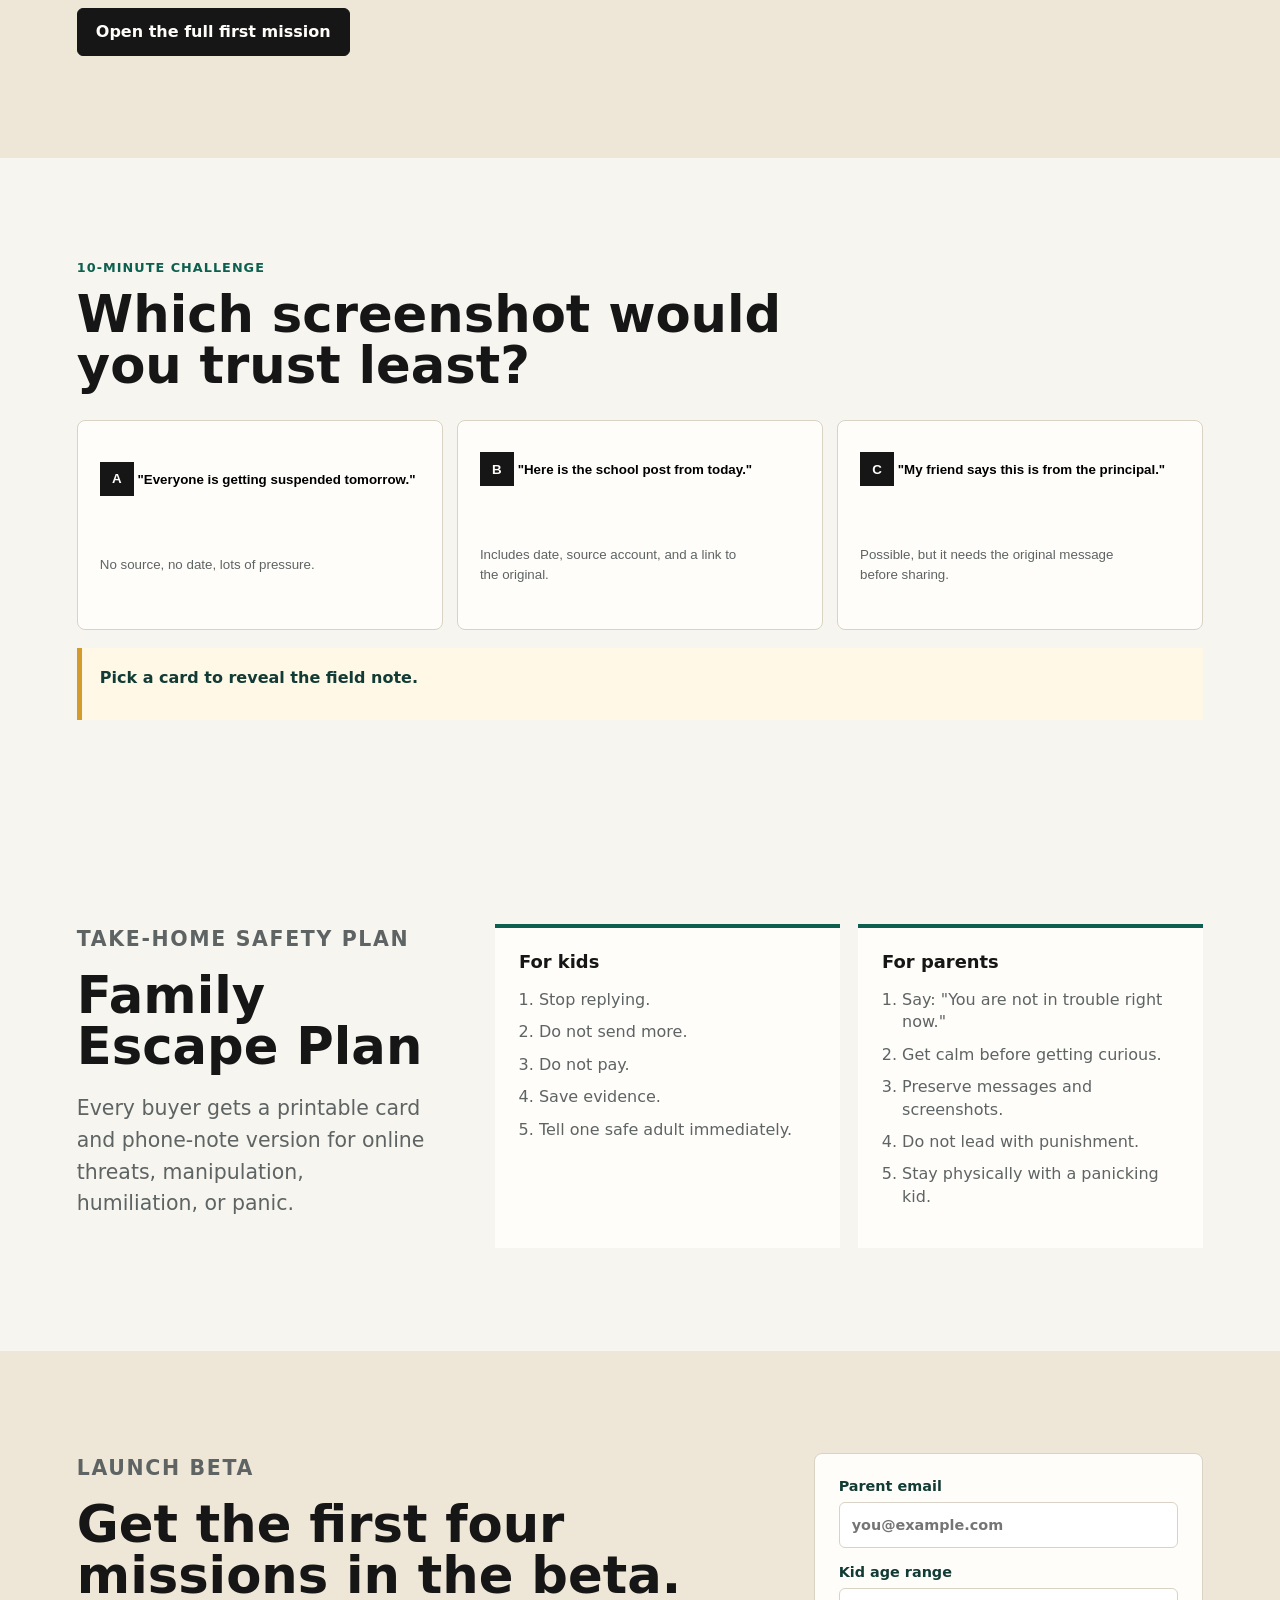
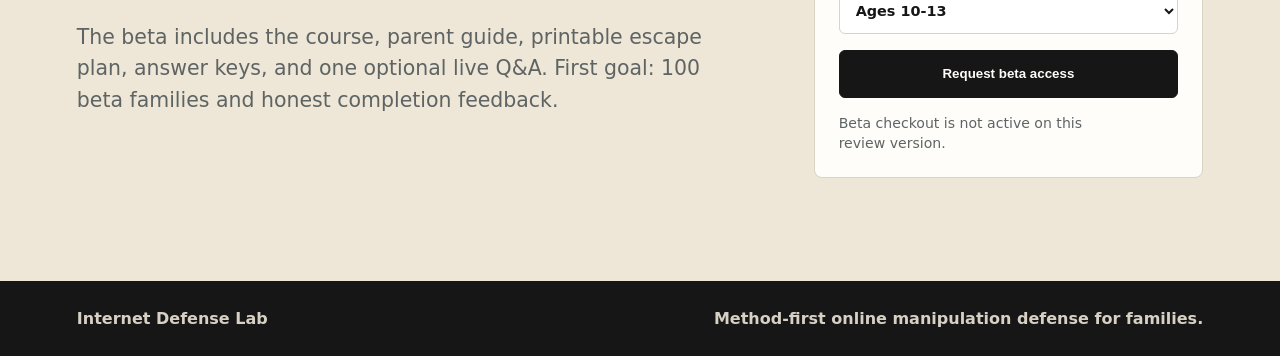
==== commit 59bc0ce0: "Clarify family escape plan label" ====
--- a/index.html
+++ b/index.html
@@ -189,7 +189,7 @@
 
       <section class="escape-plan">
         <div>
-          <p class="eyebrow">Required artifact</p>
+          <p class="eyebrow">Take-home safety plan</p>
           <h2>Family Escape Plan</h2>
           <p>Every buyer gets a printable card and phone-note version for online threats, manipulation, humiliation, or panic.</p>
         </div>
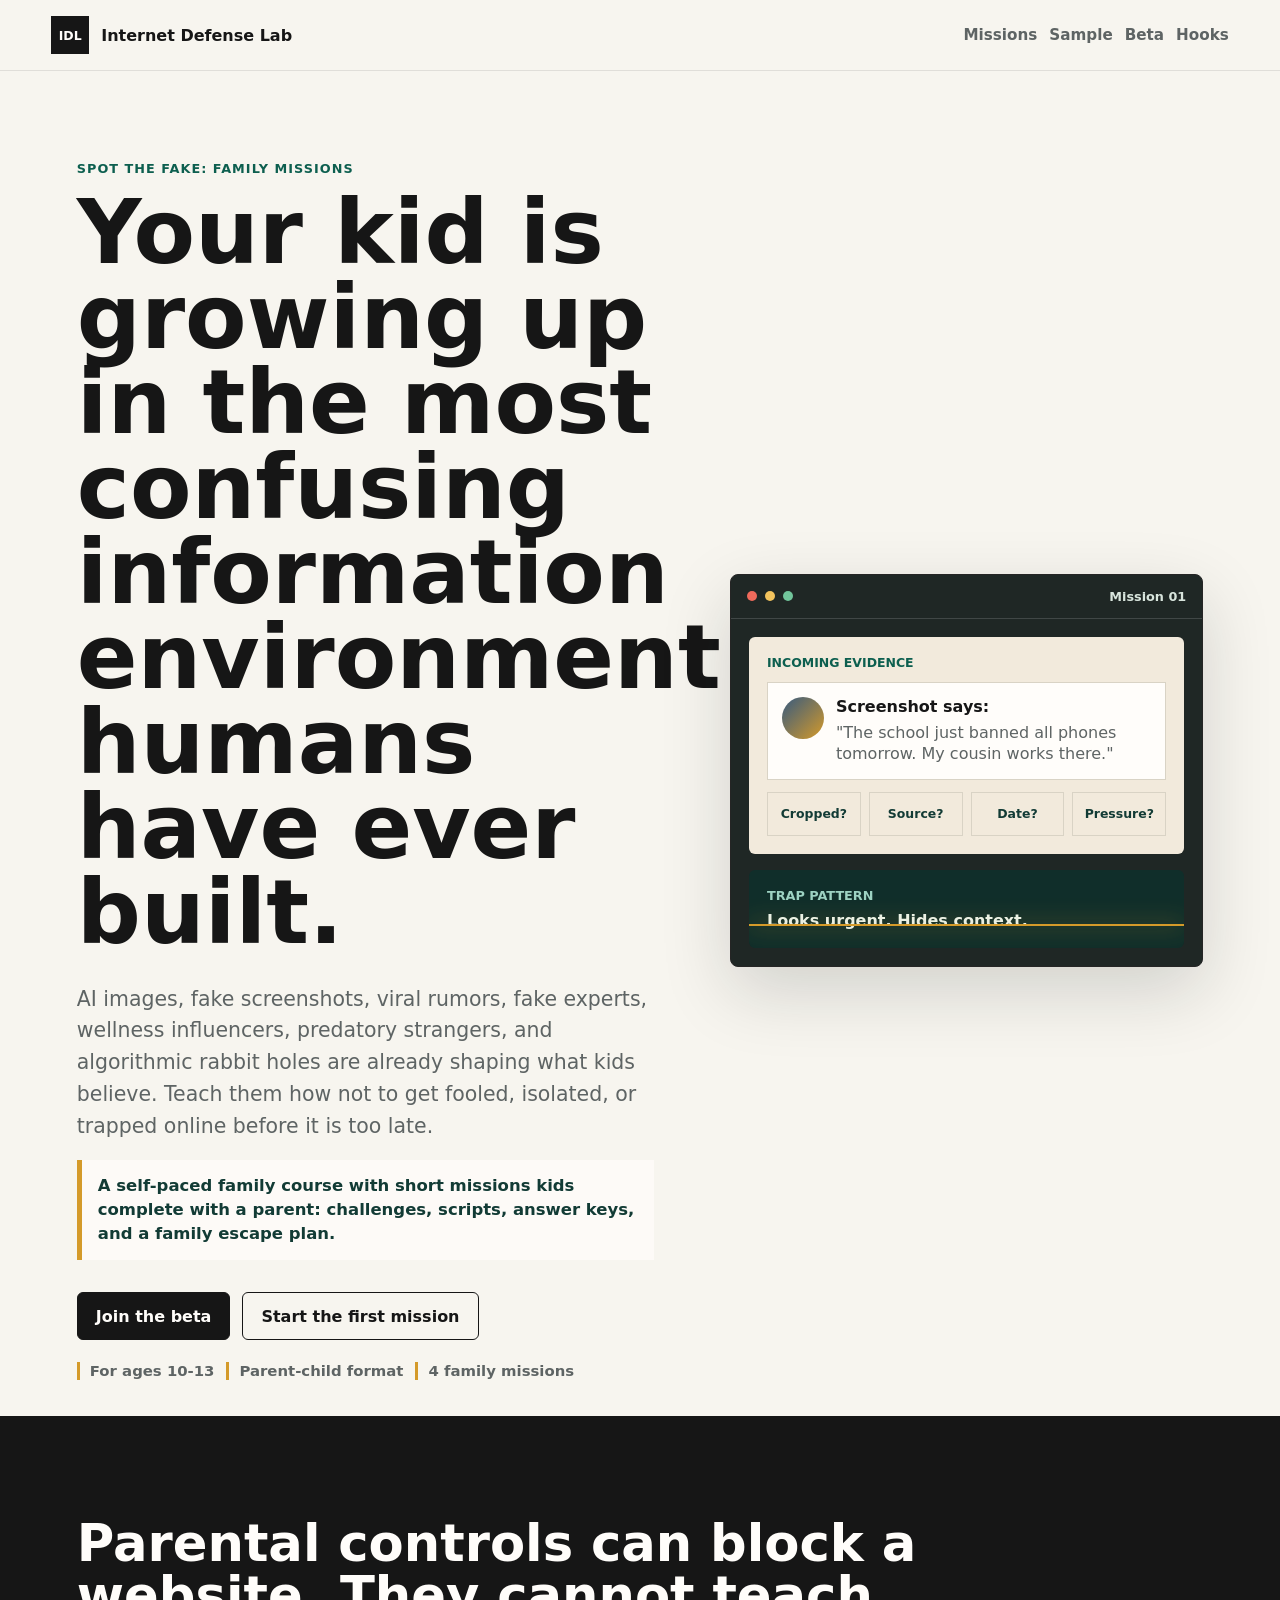
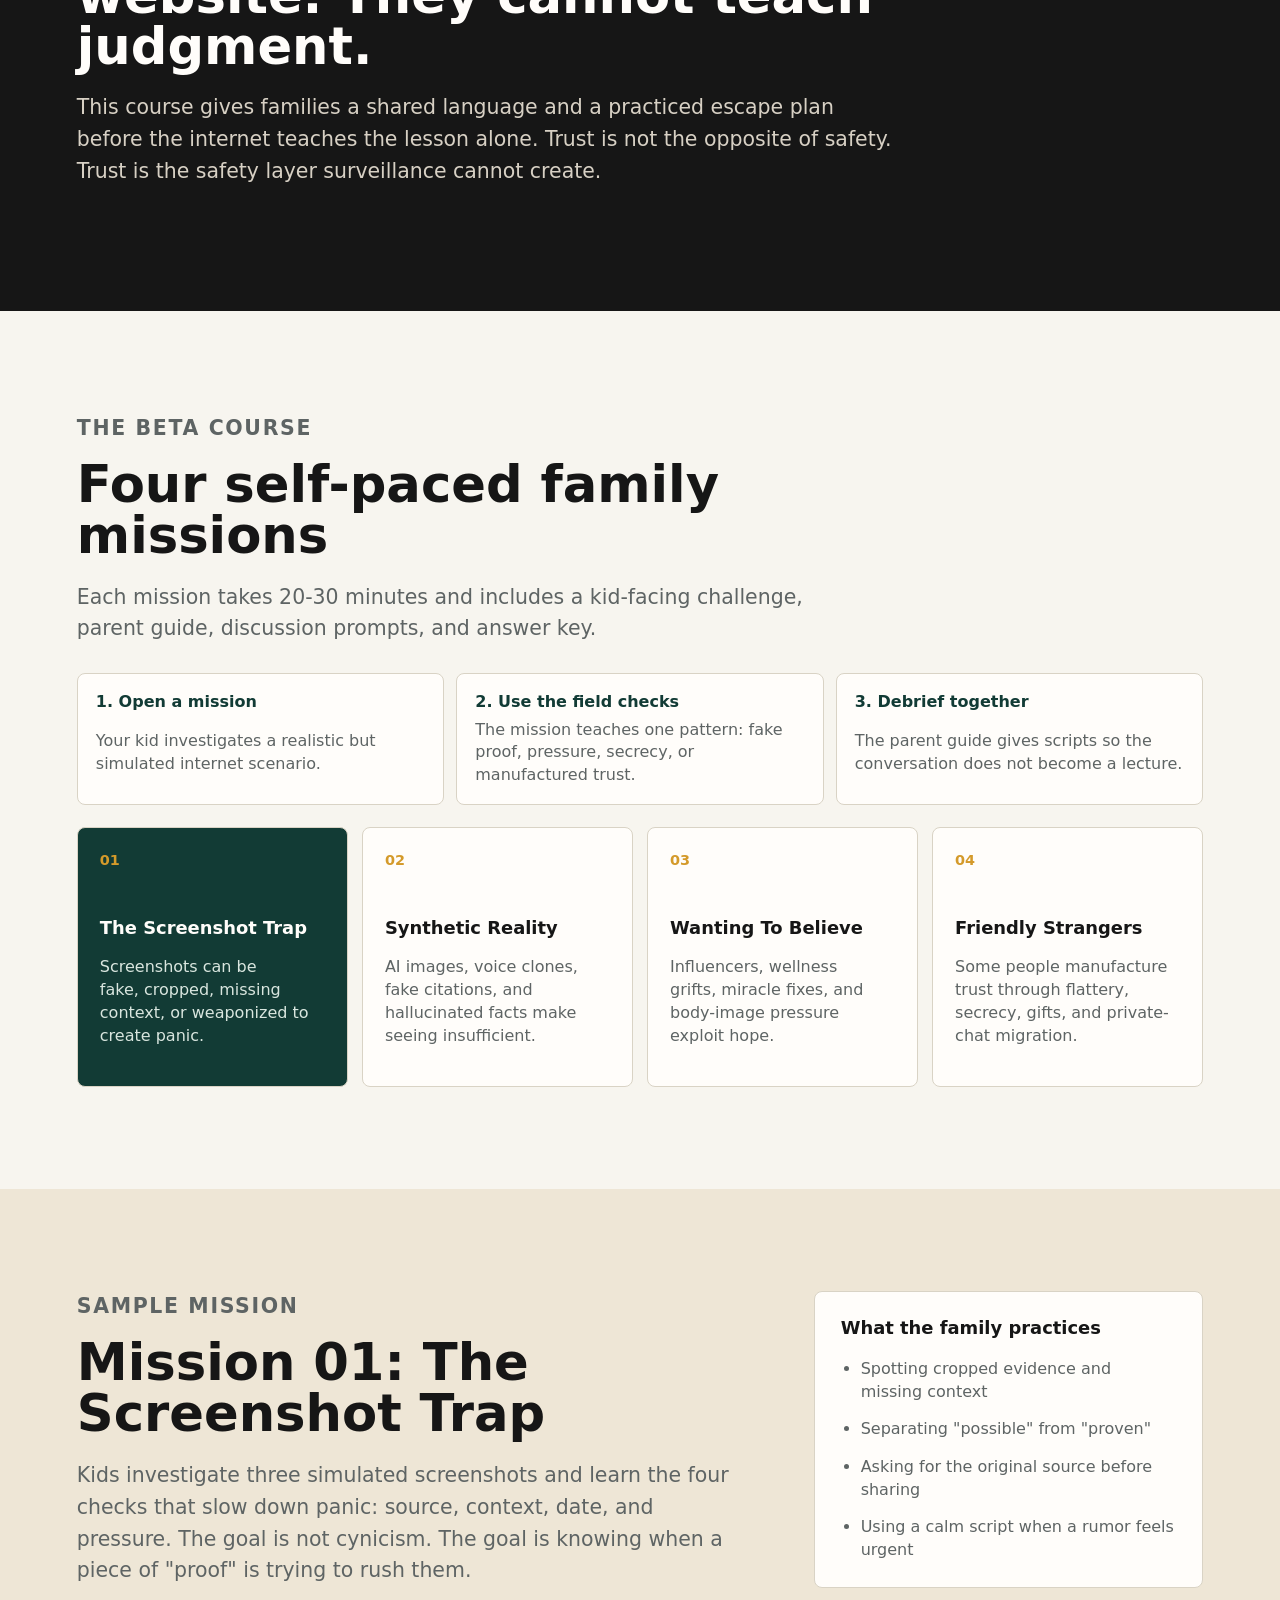
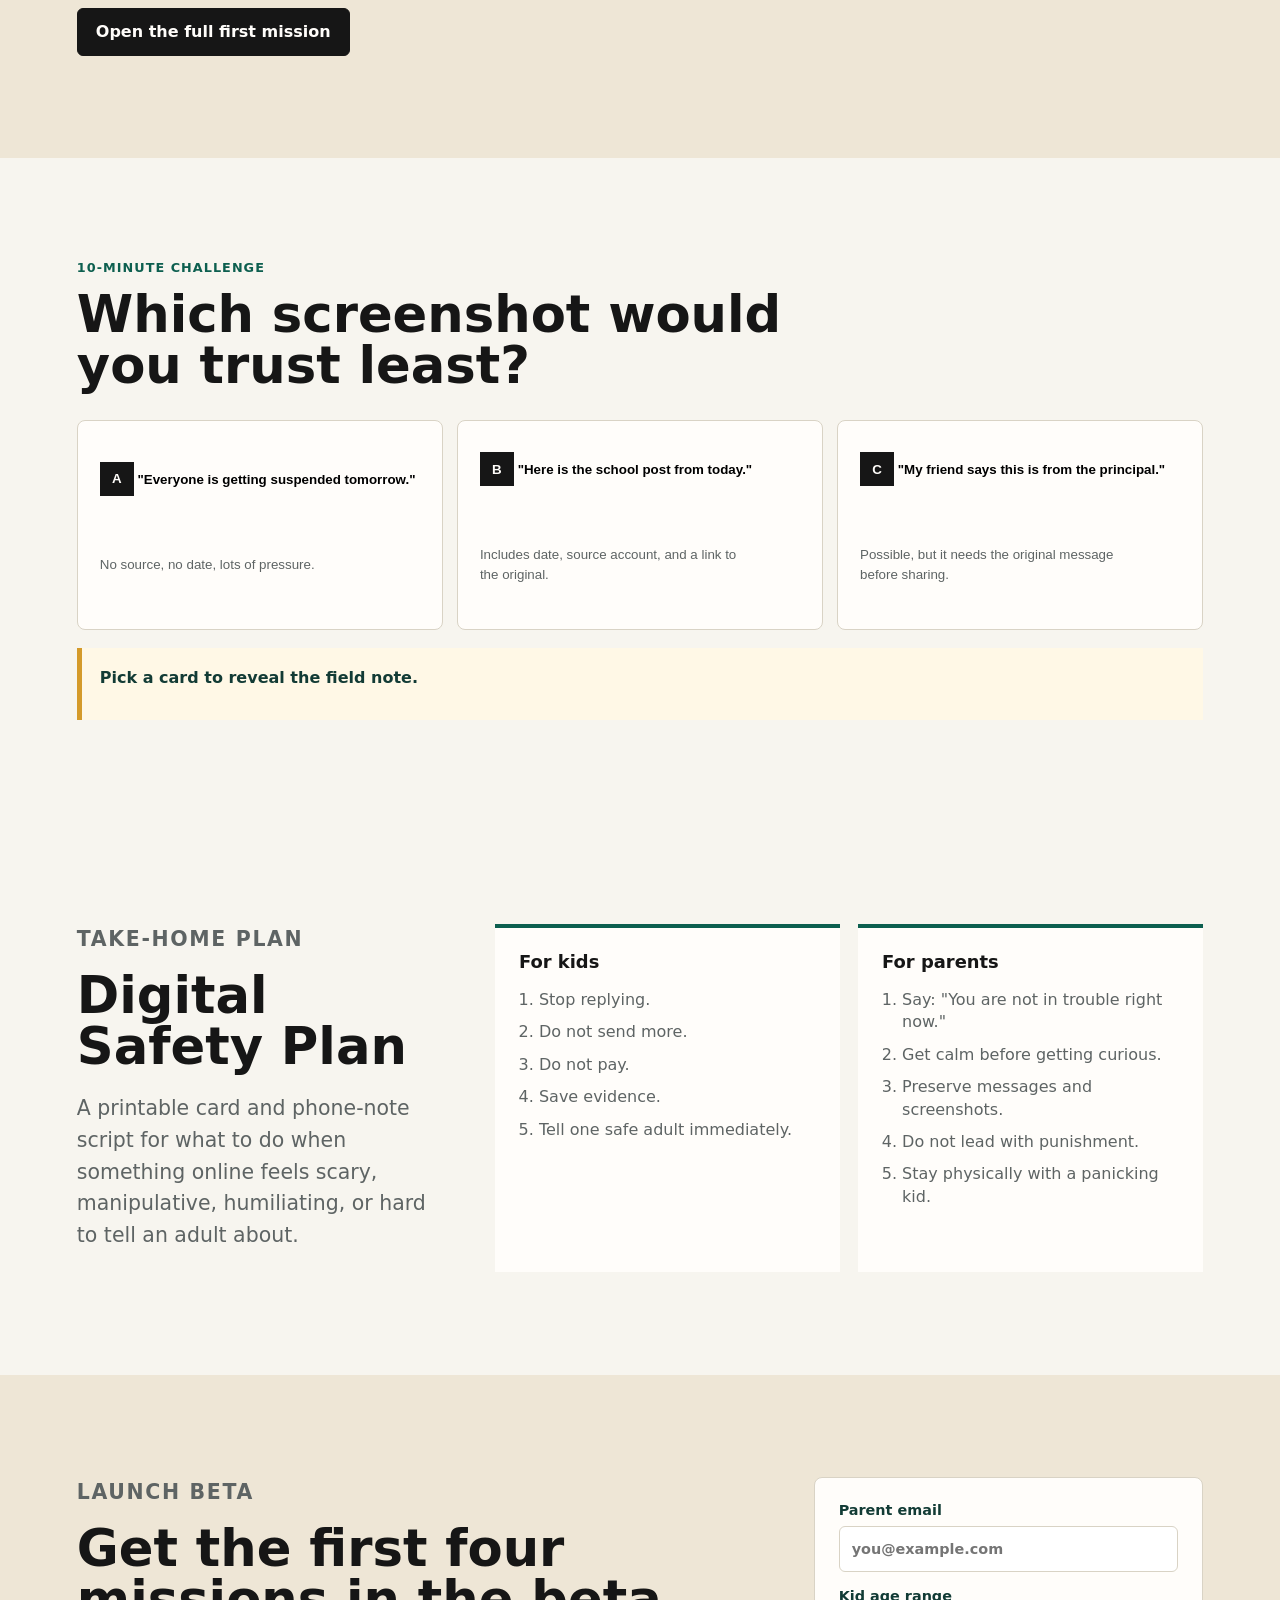
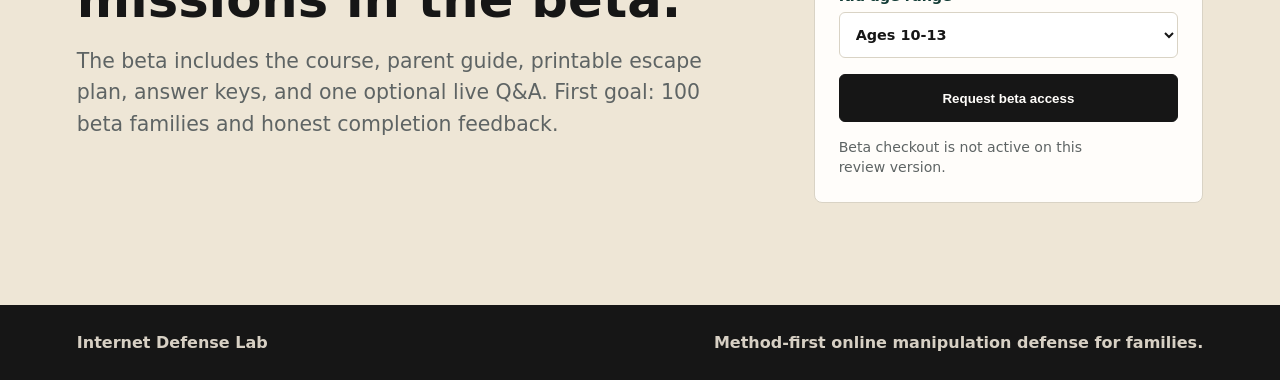
==== commit 1eec97f9: "Rename family escape plan section" ====
--- a/index.html
+++ b/index.html
@@ -189,9 +189,9 @@
 
       <section class="escape-plan">
         <div>
-          <p class="eyebrow">Take-home safety plan</p>
-          <h2>Family Escape Plan</h2>
-          <p>Every buyer gets a printable card and phone-note version for online threats, manipulation, humiliation, or panic.</p>
+          <p class="eyebrow">Take-home plan</p>
+          <h2>Digital Safety Plan</h2>
+          <p>A printable card and phone-note script for what to do when something online feels scary, manipulative, humiliating, or hard to tell an adult about.</p>
         </div>
         <div class="plan-columns">
           <div>
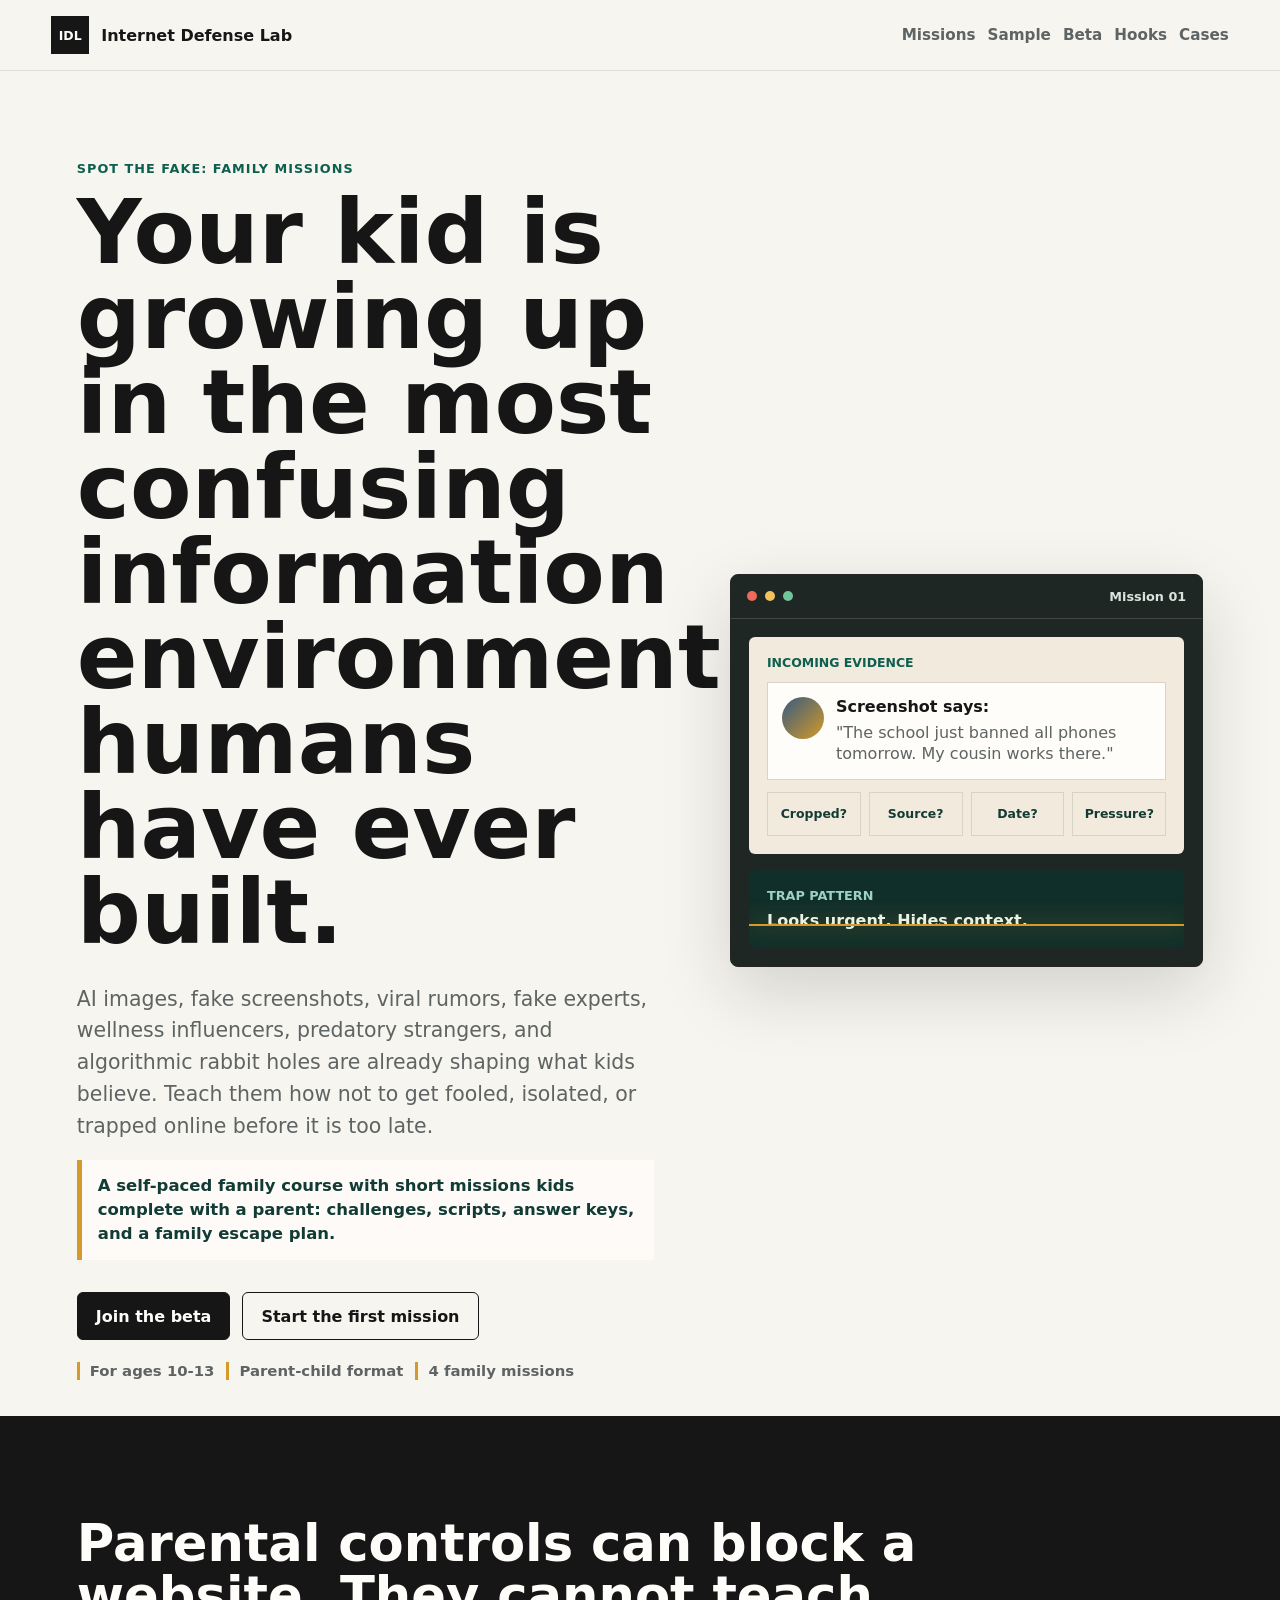
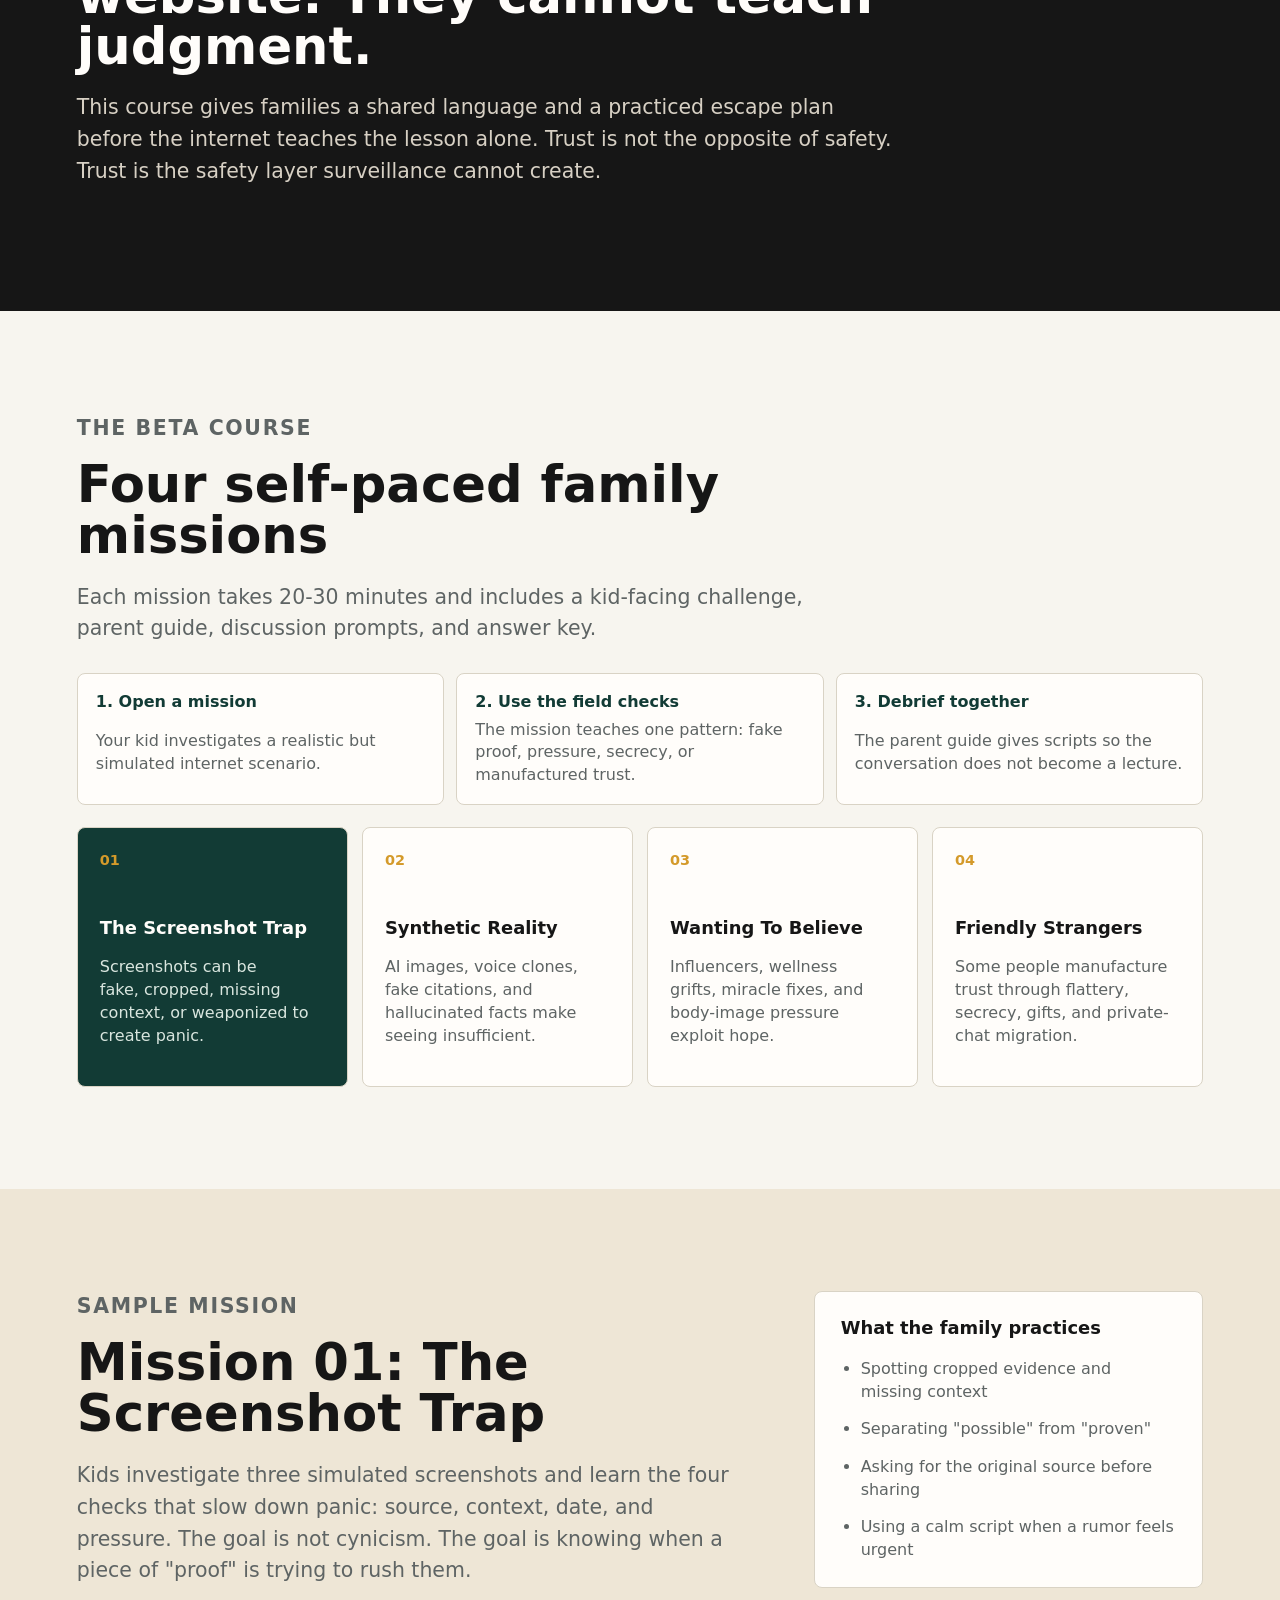
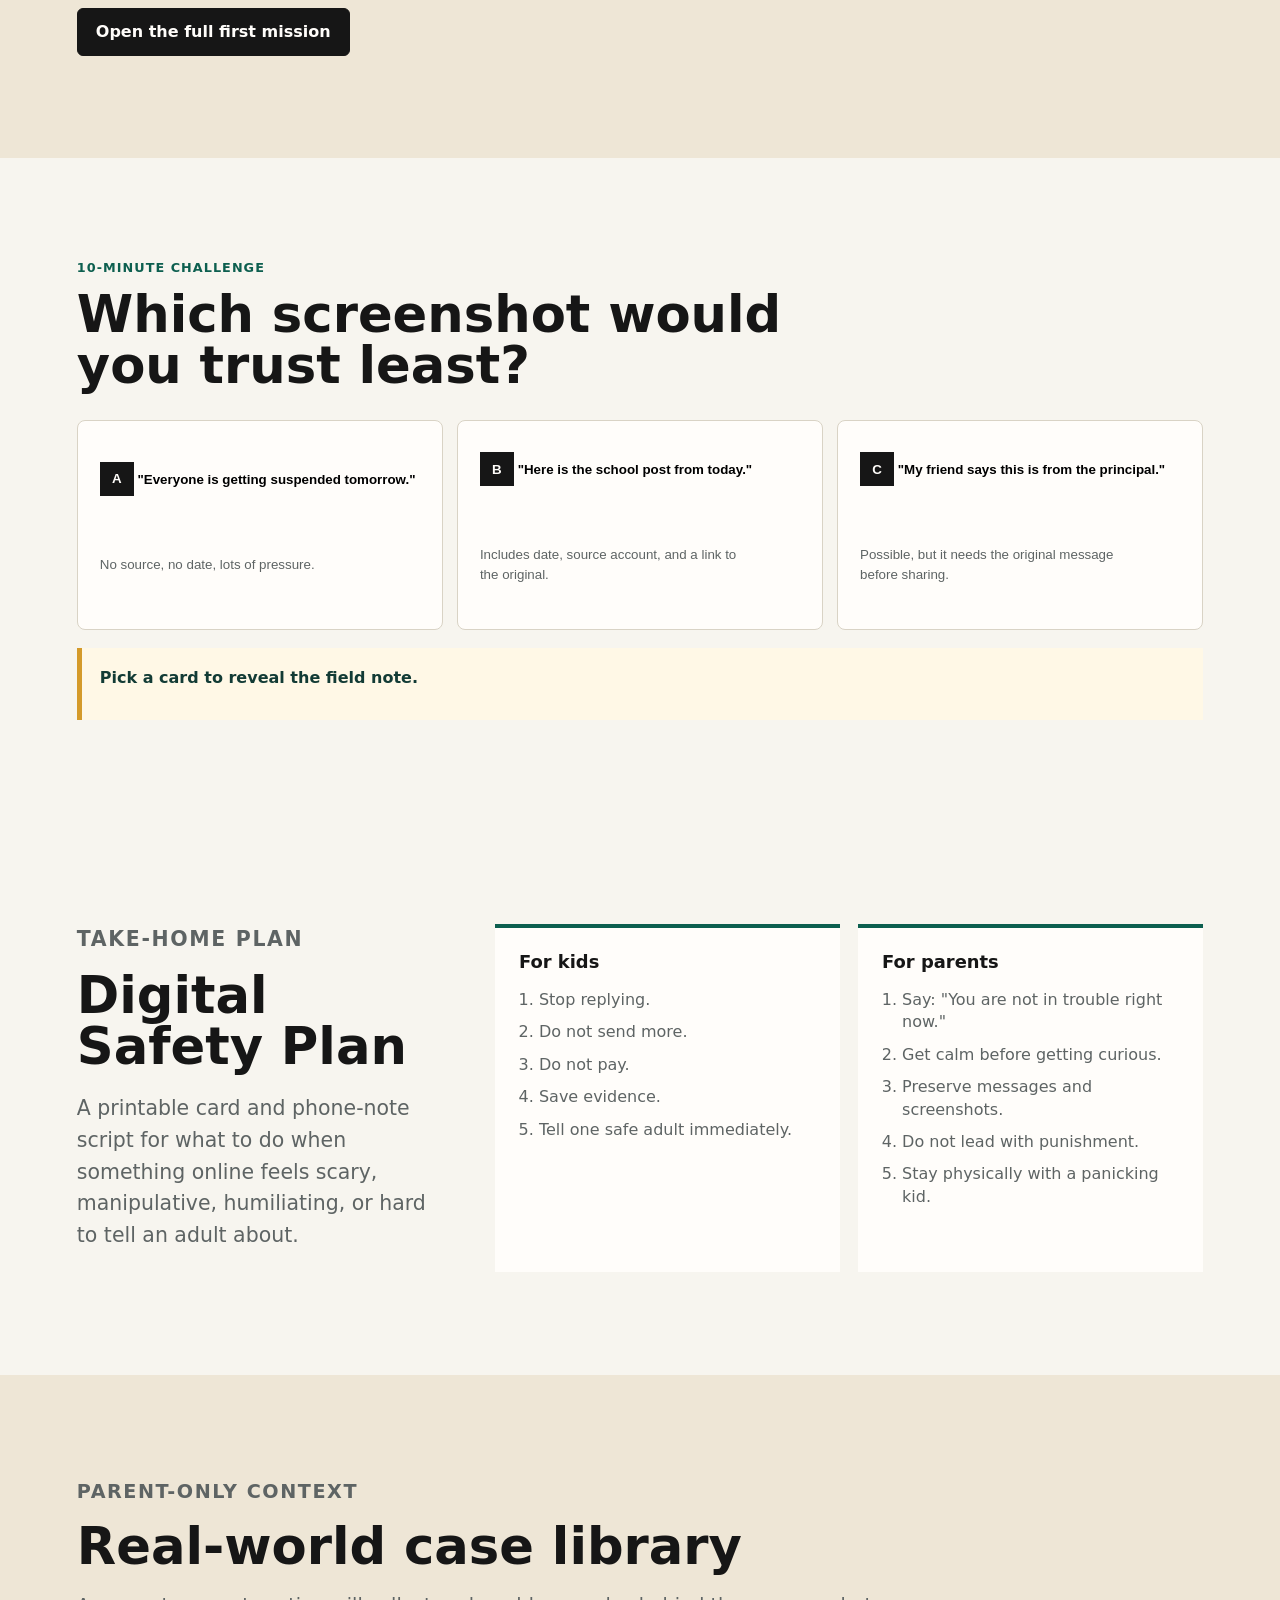
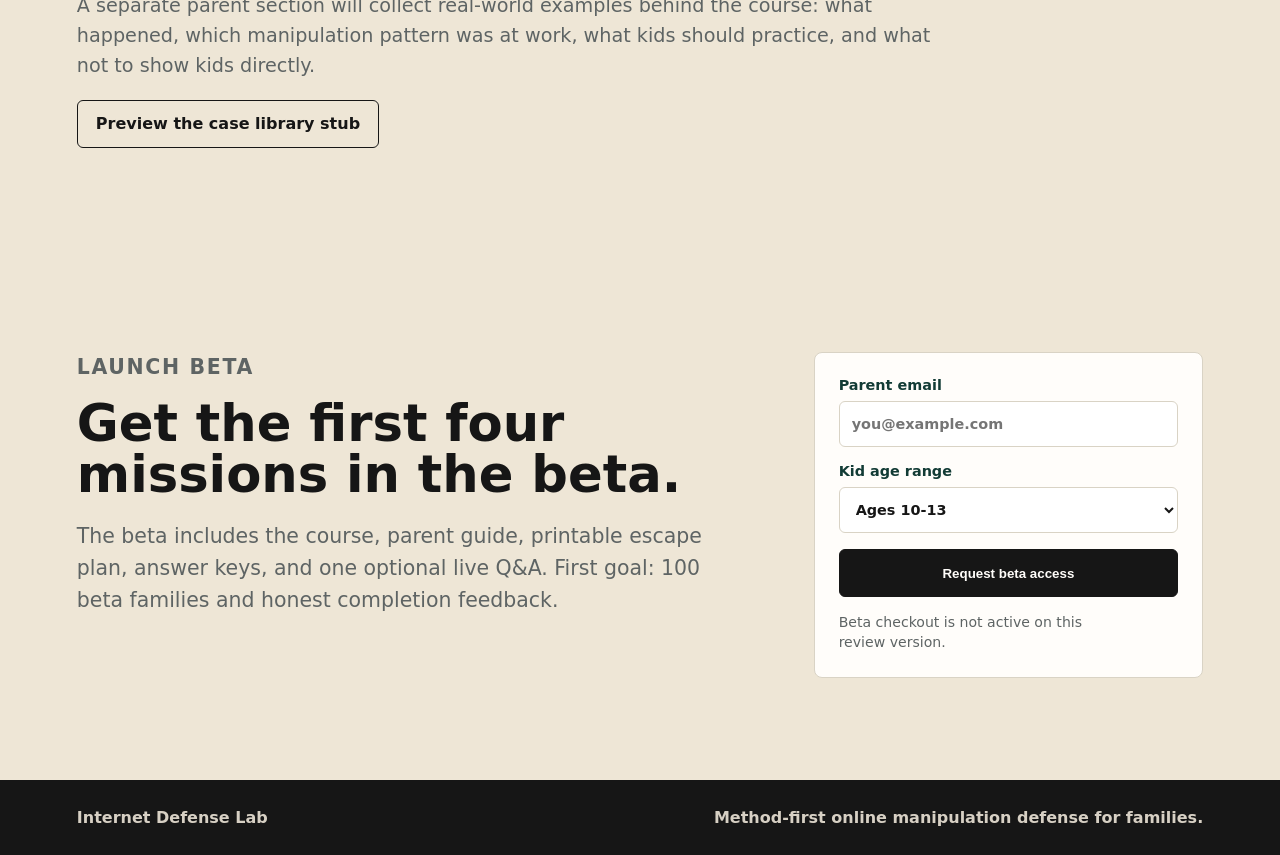
==== commit 87a1c293: "Add parent case library stub" ====
--- a/index.html
+++ b/index.html
@@ -25,6 +25,7 @@
         <a href="#sample">Sample</a>
         <a href="#beta">Beta</a>
         <a href="./hooks.html">Hooks</a>
+        <a href="./case-library.html">Cases</a>
       </nav>
     </header>
 
@@ -217,6 +218,18 @@
         </div>
       </section>
 
+      <section class="case-library-band">
+        <div>
+          <p class="eyebrow">Parent-only context</p>
+          <h2>Real-world case library</h2>
+          <p>
+            A separate parent section will collect real-world examples behind the course: what happened, which
+            manipulation pattern was at work, what kids should practice, and what not to show kids directly.
+          </p>
+          <a class="button secondary" href="./case-library.html">Preview the case library stub</a>
+        </div>
+      </section>
+
       <section id="beta" class="beta">
         <div class="beta-copy">
           <p class="eyebrow">Launch beta</p>
--- a/styles.css
+++ b/styles.css
@@ -402,7 +402,10 @@
 .demo,
 .escape-plan,
 .beta,
-.lesson-band {
+.lesson-band,
+.case-library-band,
+.case-safety-band,
+.case-template-section {
   padding: clamp(52px, 8vw, 104px) clamp(18px, 6vw, 88px);
 }
 
@@ -418,6 +421,129 @@
 .problem-band p {
   color: #d7d0c4;
   max-width: 820px;
+}
+
+.case-library-hero {
+  padding: clamp(54px, 8vw, 112px) clamp(18px, 6vw, 88px);
+  background:
+    linear-gradient(90deg, rgba(247, 245, 239, 0.96), rgba(247, 245, 239, 0.76)),
+    repeating-linear-gradient(135deg, #d9d3c5 0 1px, transparent 1px 20px);
+}
+
+.case-library-band {
+  background: #eee6d6;
+}
+
+.case-library-band > div {
+  max-width: 860px;
+}
+
+.case-library-band p,
+.case-safety-band p,
+.case-template-copy p {
+  color: var(--muted);
+  font-size: clamp(1.05rem, 2vw, 1.2rem);
+  line-height: 1.55;
+}
+
+.case-safety-band,
+.case-template-section {
+  display: grid;
+  grid-template-columns: minmax(0, 0.82fr) minmax(320px, 1fr);
+  gap: clamp(24px, 5vw, 72px);
+  align-items: start;
+}
+
+.case-safety-band {
+  background: var(--ink);
+  color: var(--white);
+}
+
+.case-safety-band p {
+  color: #d7d0c4;
+}
+
+.case-rules {
+  display: grid;
+  gap: 12px;
+}
+
+.case-rules div,
+.case-category-grid article,
+.case-template {
+  border: 1px solid var(--line);
+  border-radius: 8px;
+  background: var(--white);
+}
+
+.case-rules div {
+  display: grid;
+  gap: 8px;
+  padding: 18px;
+}
+
+.case-rules strong {
+  color: var(--green-2);
+}
+
+.case-rules span,
+.case-category-grid p,
+.case-template dd {
+  color: var(--muted);
+  line-height: 1.45;
+}
+
+.case-category-grid {
+  display: grid;
+  grid-template-columns: repeat(3, minmax(0, 1fr));
+  gap: 14px;
+}
+
+.case-category-grid article {
+  min-height: 210px;
+  padding: 22px;
+}
+
+.case-category-grid span {
+  display: inline-flex;
+  margin-bottom: 42px;
+  color: var(--gold);
+  font-weight: 900;
+}
+
+.case-template-section {
+  background: #eee6d6;
+}
+
+.case-template {
+  padding: 22px;
+}
+
+.case-template dl {
+  display: grid;
+  gap: 0;
+  margin: 0;
+}
+
+.case-template div {
+  display: grid;
+  grid-template-columns: minmax(130px, 0.32fr) 1fr;
+  gap: 14px;
+  padding: 14px 0;
+  border-bottom: 1px solid var(--line);
+}
+
+.case-template div:last-child {
+  border-bottom: 0;
+}
+
+.case-template dt {
+  color: var(--green-2);
+  font-weight: 900;
+}
+
+.case-template dd {
+  margin: 0;
 }
 
 .section-heading {
@@ -511,23 +637,378 @@
 
 .case-stack {
   display: grid;
-  gap: 14px;
+  gap: 18px;
 }
 
 .case-file {
+  position: relative;
+  display: grid;
+  gap: 16px;
+  overflow: hidden;
   border: 1px solid var(--line);
   border-radius: 8px;
-  background: var(--white);
-  padding: 22px;
-}
-
-.case-file p {
-  color: var(--muted);
+  background: #16211f;
+  padding: 16px;
+  box-shadow: 0 18px 46px rgba(21, 27, 25, 0.12);
+}
+
+.case-file::after {
+  content: "";
+  position: absolute;
+  inset: 50px 0 auto;
+  height: 2px;
+  background: linear-gradient(90deg, transparent, rgba(212, 154, 42, 0.95), transparent);
+  box-shadow: 0 0 18px rgba(212, 154, 42, 0.62);
+  opacity: 0.72;
+  animation: caseScan 3.8s infinite ease-in-out;
+  pointer-events: none;
+}
+
+.case-file:nth-child(2)::after {
+  animation-delay: 0.45s;
+}
+
+.case-file:nth-child(3)::after {
+  animation-delay: 0.9s;
+}
+
+@keyframes caseScan {
+  0% {
+    transform: translateY(-44px);
+  }
+  50% {
+    transform: translateY(178px);
+  }
+  100% {
+    transform: translateY(-44px);
+  }
+}
+
+.case-meta {
+  display: flex;
+  align-items: center;
+  justify-content: space-between;
+  gap: 12px;
+}
+
+.case-meta .tag {
+  flex: 0 0 auto;
+  margin-bottom: 0;
+}
+
+.case-status {
+  border: 1px solid rgba(255, 255, 255, 0.18);
+  border-radius: 999px;
+  color: #edf7f0;
+  font-size: 0.74rem;
+  font-weight: 900;
+  letter-spacing: 0.04em;
+  padding: 6px 10px;
+  text-transform: uppercase;
+}
+
+.case-status.risk {
+  background: rgba(179, 58, 47, 0.36);
+}
+
+.case-status.check {
+  background: rgba(13, 95, 79, 0.56);
+}
+
+.case-status.caution {
+  background: rgba(212, 154, 42, 0.36);
+}
+
+.screenshot-frame {
+  position: relative;
+  overflow: hidden;
+  border: 1px solid rgba(255, 255, 255, 0.16);
+  border-radius: 7px;
+  background: #f4f1ea;
+  color: var(--ink);
+}
+
+.screenshot-attachment {
+  background:
+    radial-gradient(circle at 18px 18px, rgba(255, 255, 255, 0.62) 0 2px, transparent 3px),
+    #dfe5e3;
+  padding: 12px;
+}
+
+.sent-caption {
+  margin-bottom: 10px;
+  color: #4d5553;
+  font-size: 0.78rem;
+  font-weight: 900;
+  text-align: center;
+  text-transform: uppercase;
+}
+
+.image-attachment {
+  overflow: hidden;
+  width: min(100%, 330px);
+  margin: 0 auto;
+  border: 1px solid rgba(22, 22, 22, 0.22);
+  border-radius: 4px;
+  background: #fffdfa;
+  box-shadow:
+    0 16px 34px rgba(22, 22, 22, 0.16),
+    0 0 0 8px rgba(255, 255, 255, 0.34);
+}
+
+.case-file:nth-child(1) .image-attachment {
+  transform: rotate(-0.8deg);
+}
+
+.case-file:nth-child(2) .image-attachment {
+  transform: rotate(0.6deg);
+}
+
+.case-file:nth-child(3) .image-attachment {
+  transform: rotate(-0.35deg);
+}
+
+.capture-header,
+.browser-bar {
+  display: flex;
+  align-items: center;
+  justify-content: space-between;
+  gap: 12px;
+  min-height: 34px;
+  border-bottom: 1px solid #ddd6c8;
+  background: #fffdfa;
+  color: var(--muted);
+  font-size: 0.72rem;
+  font-weight: 900;
+  padding: 0 10px;
+  text-transform: uppercase;
+}
+
+.capture-header.missing-source {
+  background: repeating-linear-gradient(135deg, #f8eee6 0 8px, #fffdfa 8px 16px);
+}
+
+.capture-header.cropped {
+  background: repeating-linear-gradient(135deg, #f4f1ea 0 8px, #e5ded0 8px 16px);
+}
+
+.browser-bar {
+  justify-content: center;
+  background: #ecf3ef;
+  color: var(--green);
+  text-transform: none;
+}
+
+.capture-body {
+  padding: 14px;
+}
+
+.rumor-capture {
+  min-height: 174px;
+  background:
+    linear-gradient(rgba(255, 253, 250, 0.88), rgba(255, 253, 250, 0.9)),
+    repeating-linear-gradient(0deg, transparent 0 21px, rgba(22, 22, 22, 0.07) 21px 22px);
+}
+
+.verified-capture {
+  background: #fffdfa;
+}
+
+.cropped-capture {
+  min-height: 140px;
+  background:
+    linear-gradient(rgba(255, 253, 250, 0.86), rgba(255, 253, 250, 0.88)),
+    repeating-linear-gradient(90deg, #fffdfa 0 12px, #f1eadf 12px 24px);
+}
+
+.urgent-stamp {
+  display: inline-flex;
+  border: 2px solid var(--red);
+  color: var(--red);
+  font-size: 0.72rem;
+  font-weight: 950;
+  letter-spacing: 0.08em;
+  padding: 4px 7px;
+  text-transform: uppercase;
+  transform: rotate(-3deg);
+}
+
+.screenshot-claim {
+  margin: 16px 0 6px;
+  color: var(--ink);
+  font-size: 1.08rem;
+  font-weight: 950;
+  line-height: 1.08;
+}
+
+.screenshot-subclaim {
+  margin: 0;
+  color: var(--muted);
+  line-height: 1.35;
+}
+
+.redacted-lines {
+  display: grid;
+  gap: 7px;
+  margin-top: 18px;
+}
+
+.redacted-lines span {
+  display: block;
+  height: 8px;
+  background: #ded7c8;
+}
+
+.redacted-lines span:nth-child(2) {
+  width: 74%;
+}
+
+.redacted-lines span:nth-child(3) {
+  width: 48%;
+}
+
+.screenshot-top {
+  display: flex;
+  align-items: center;
+  justify-content: space-between;
+  gap: 12px;
+  min-height: 38px;
+  border-bottom: 1px solid #ddd6c8;
+  background: #fffdfa;
+  color: var(--muted);
+  font-size: 0.78rem;
+  font-weight: 850;
+  padding: 0 12px;
+}
+
+.screenshot-top.cropped {
+  background: repeating-linear-gradient(135deg, #f4f1ea 0 8px, #e5ded0 8px 16px);
+}
+
+.message-row {
+  display: grid;
+  gap: 6px;
+  margin: 14px;
+  max-width: 88%;
+  border-radius: 18px;
+  padding: 12px 14px;
+}
+
+.message-row.incoming {
+  background: #ffffff;
+  border-bottom-left-radius: 5px;
+}
+
+.message-row.outgoing {
+  margin-left: auto;
+  background: #d9efe8;
+  border-bottom-right-radius: 5px;
+}
+
+.message-row p,
+.post-body {
+  margin: 0;
+  color: var(--ink);
+  line-height: 1.35;
+}
+
+.message-name {
+  color: var(--red);
+  font-size: 0.72rem;
+  font-weight: 900;
+  text-transform: uppercase;
+}
+
+.crop-warning,
+.source-link,
+.missing-strip {
+  margin: 12px 14px 14px;
+  border: 1px dashed rgba(179, 58, 47, 0.54);
+  background: #fff8e6;
+  color: var(--red);
+  font-size: 0.78rem;
+  font-weight: 900;
+  padding: 9px 10px;
+  text-transform: uppercase;
+}
+
+.source-link {
+  border-color: rgba(13, 95, 79, 0.45);
+  background: #eaf5ef;
+  color: var(--green);
+  text-transform: none;
+}
+
+.missing-strip {
+  margin: 0;
+  border-width: 0 0 1px;
+  border-style: dashed;
+  border-radius: 0;
+  background: #2e3432;
+  color: #f3d18c;
+  text-align: center;
+}
+
+.screenshot-attachment .crop-warning {
+  margin: 12px 0 0;
+}
+
+.post-author {
+  display: grid;
+  grid-template-columns: 40px 1fr;
+  gap: 10px;
+  align-items: center;
+  margin: 14px 14px 0;
+}
+
+.capture-body .post-author {
+  margin: 0 0 12px;
+}
+
+.post-author small {
+  display: block;
+  color: var(--muted);
+  line-height: 1.35;
+}
+
+.post-avatar {
+  width: 40px;
+  height: 40px;
+  border-radius: 50%;
+  background: linear-gradient(135deg, var(--green), var(--blue));
+}
+
+.post-body {
+  margin: 14px;
+  border: 1px solid #ddd6c8;
+  background: #fffdfa;
+  padding: 12px;
+}
+
+.capture-body .post-body {
+  margin: 0;
+}
+
+.capture-body .source-link {
+  margin: 12px 0 0;
+}
+
+.case-analysis {
+  border-top: 1px solid rgba(255, 255, 255, 0.14);
+  padding-top: 14px;
+}
+
+.case-analysis h3 {
+  color: var(--white);
+}
+
+.case-analysis p {
+  color: #d9e6df;
   line-height: 1.45;
 }
 
-.case-file strong {
-  color: var(--green-2);
+.case-analysis strong {
+  color: #f3d18c;
 }
 
 .script-block {
@@ -695,7 +1176,9 @@
   .escape-plan,
   .beta,
   .lesson-band,
-  .hook-variant {
+  .hook-variant,
+  .case-safety-band,
+  .case-template-section {
     grid-template-columns: 1fr;
   }
 
@@ -710,6 +1193,10 @@
   .mission-grid,
   .challenge-layout,
   .how-it-works {
+    grid-template-columns: repeat(2, minmax(0, 1fr));
+  }
+
+  .case-category-grid {
     grid-template-columns: repeat(2, minmax(0, 1fr));
   }
 }
@@ -761,17 +1248,21 @@
   .challenge-layout,
   .plan-columns,
   .evidence-grid,
-  .how-it-works {
+  .how-it-works,
+  .case-category-grid,
+  .case-template div {
     grid-template-columns: 1fr;
   }
 
   .mission-card,
-  .challenge-card {
+  .challenge-card,
+  .case-category-grid article {
     min-height: 0;
   }
 
   .mission-card span,
-  .tag {
+  .tag,
+  .case-category-grid span {
     margin-bottom: 22px;
   }
 }
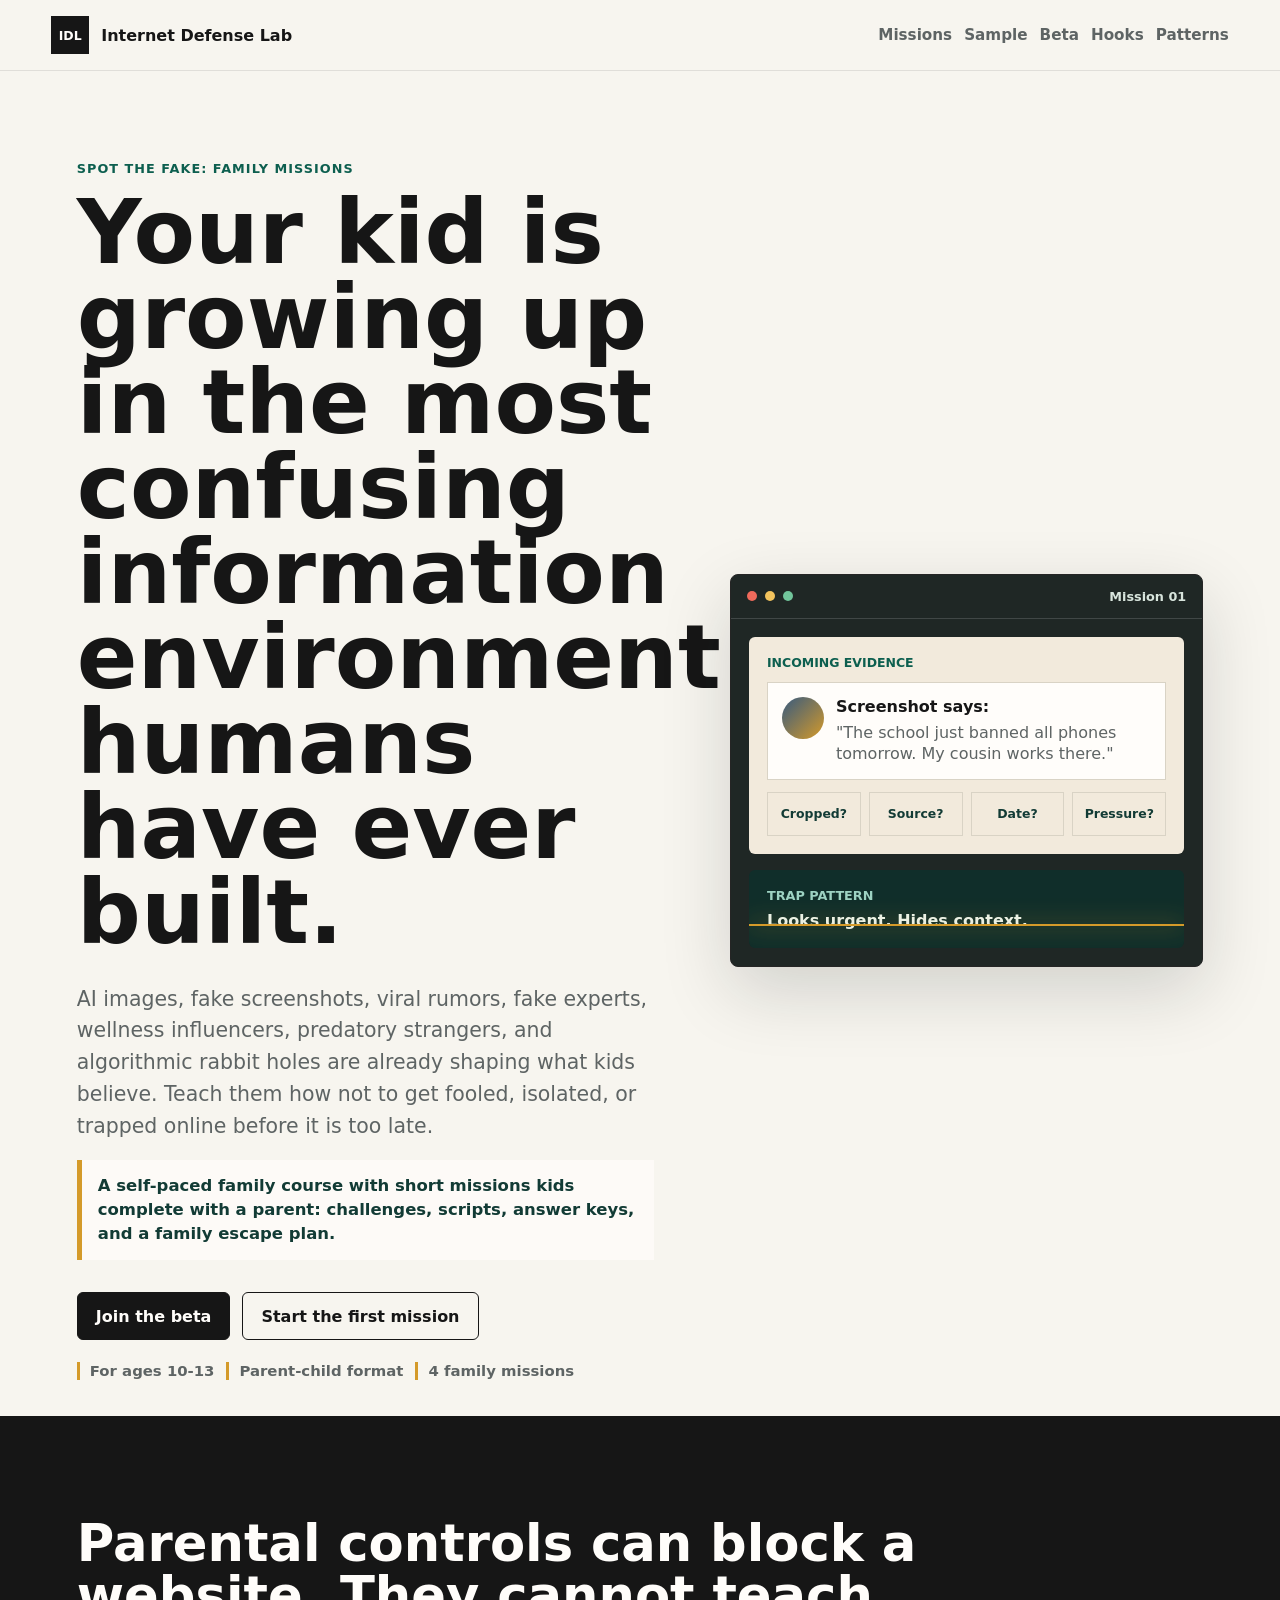
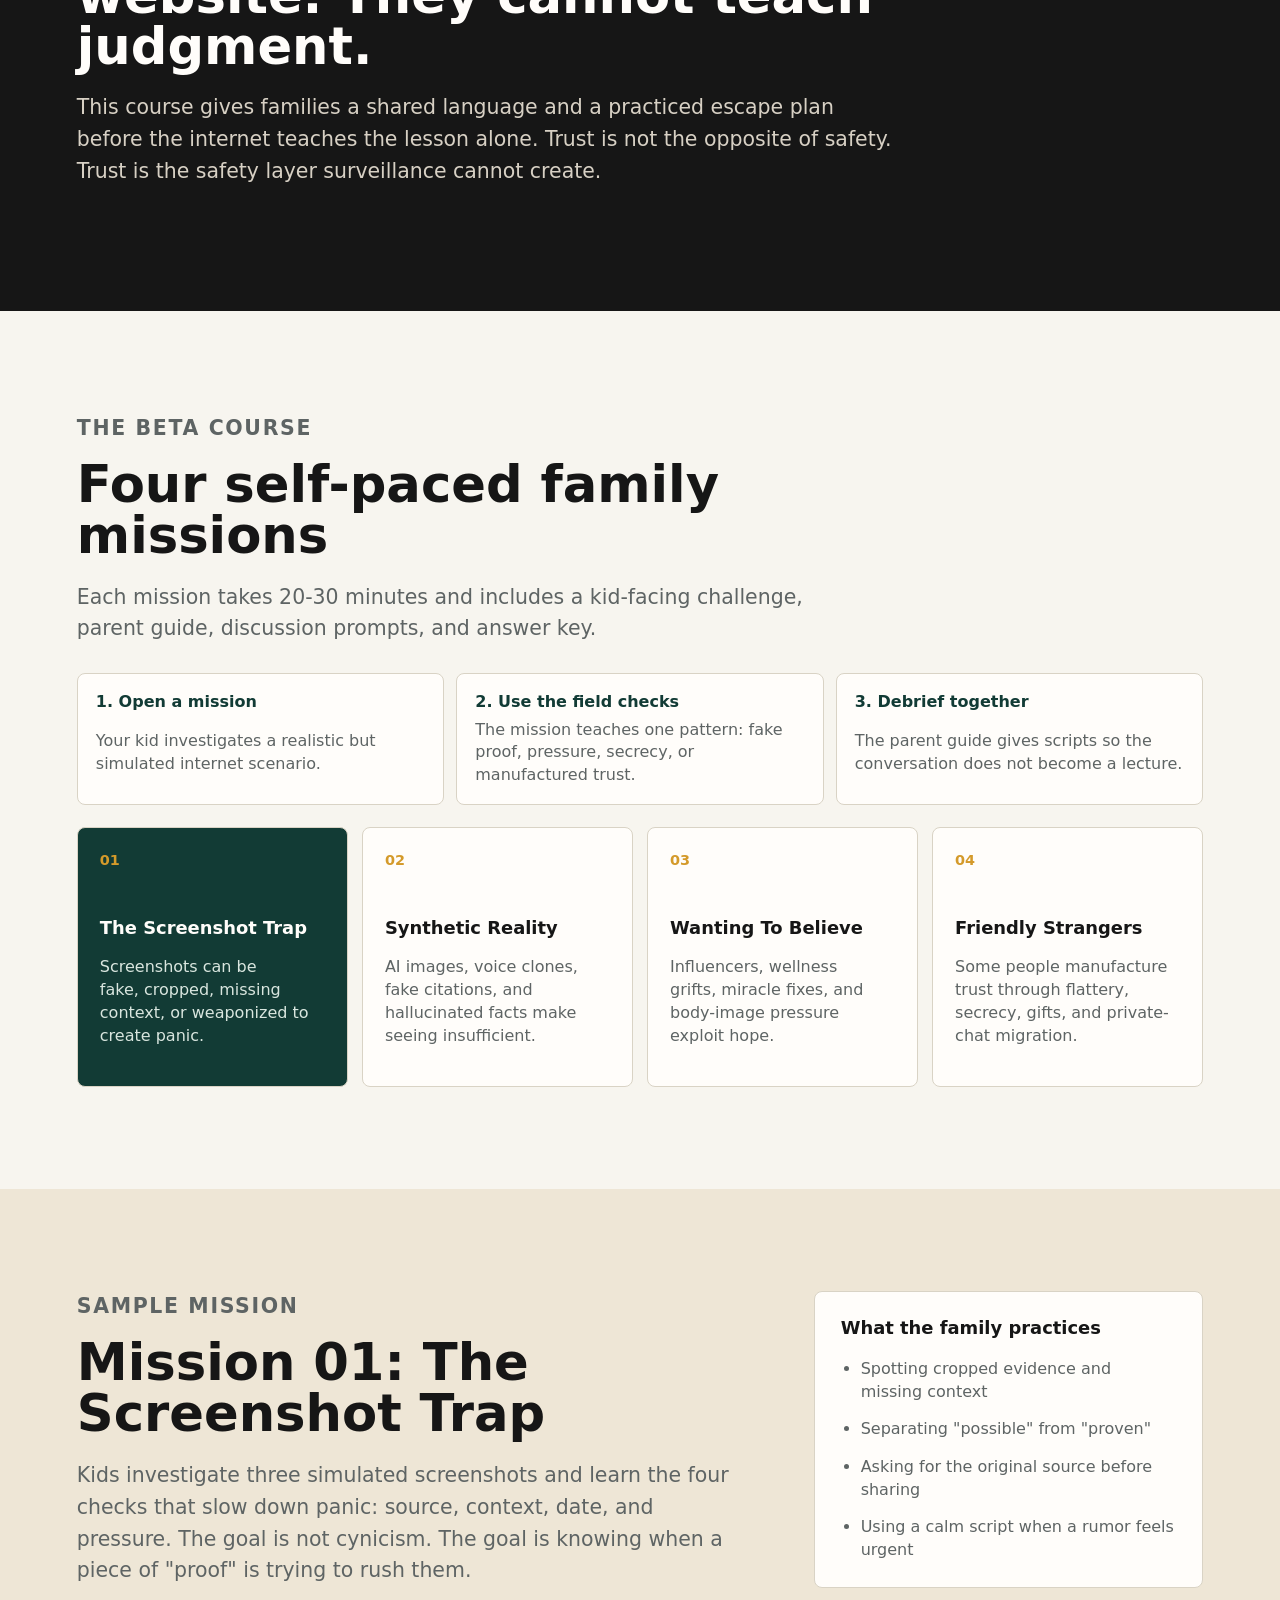
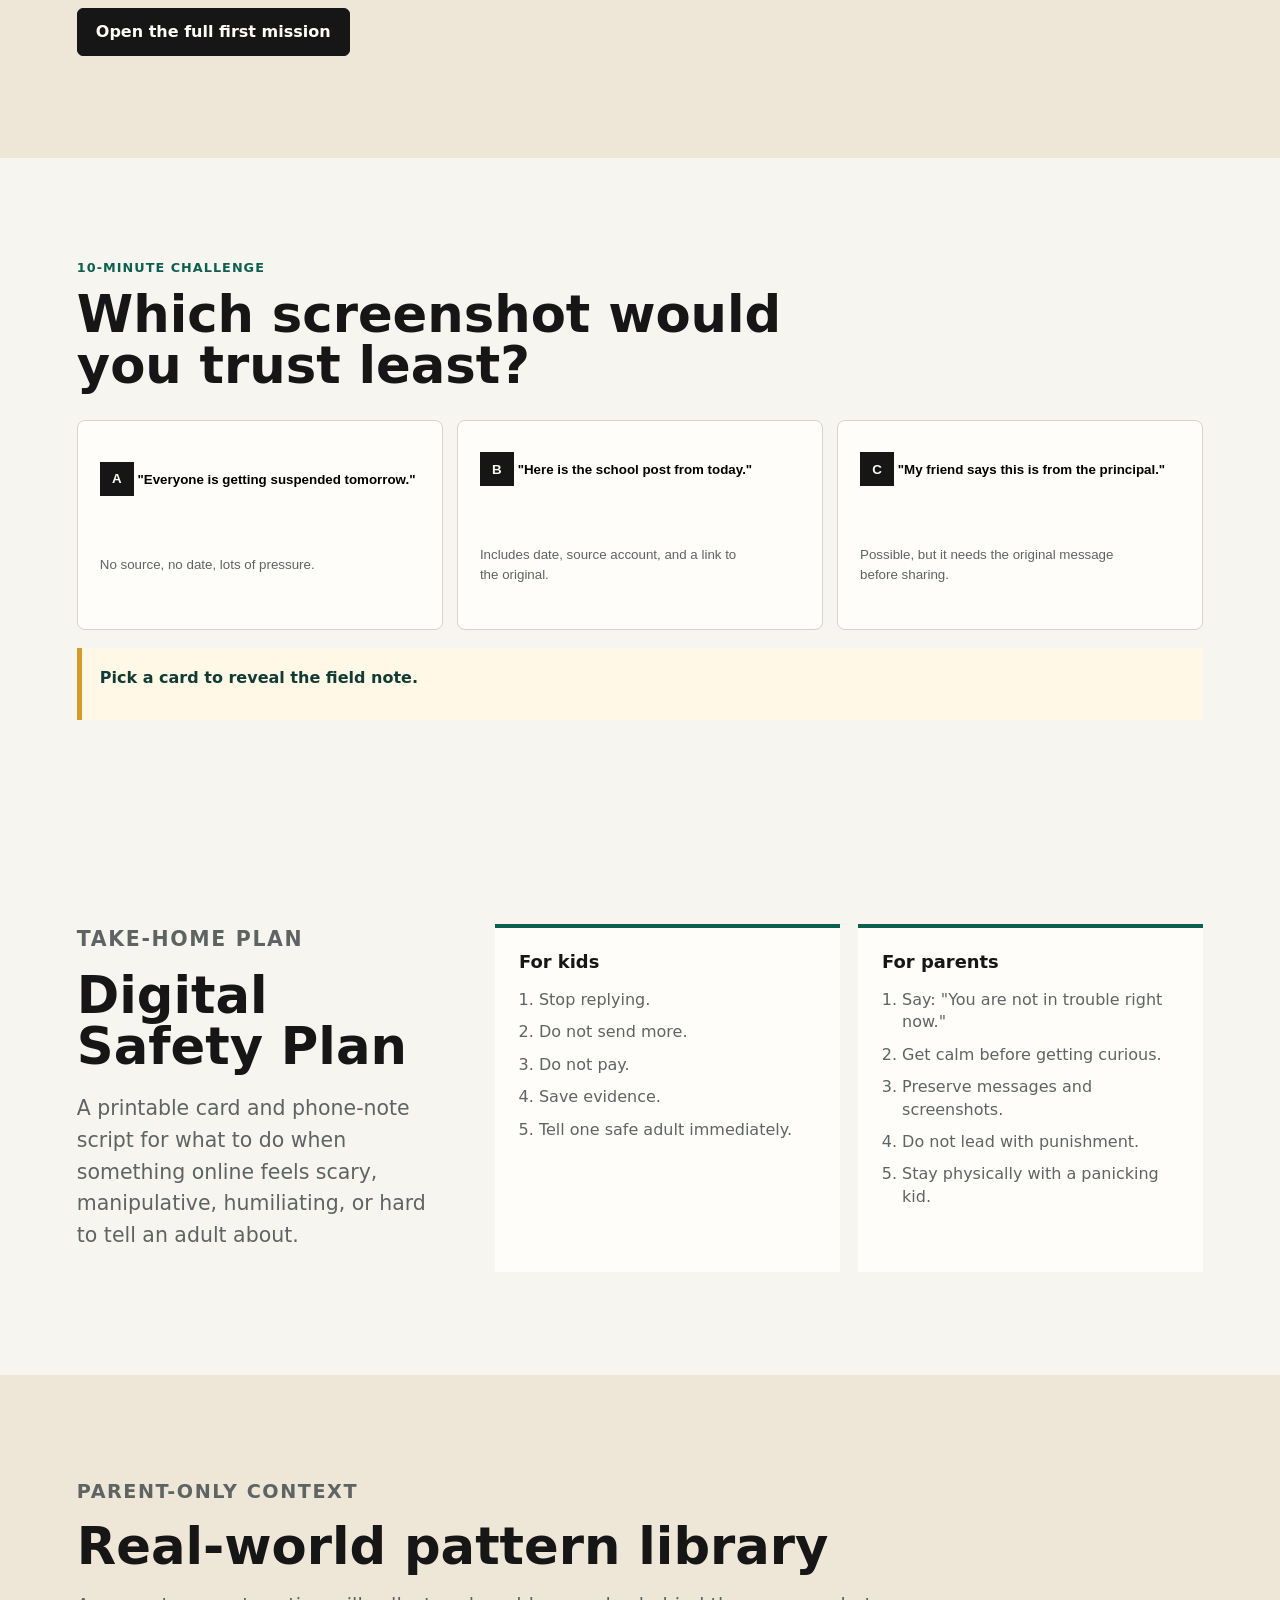
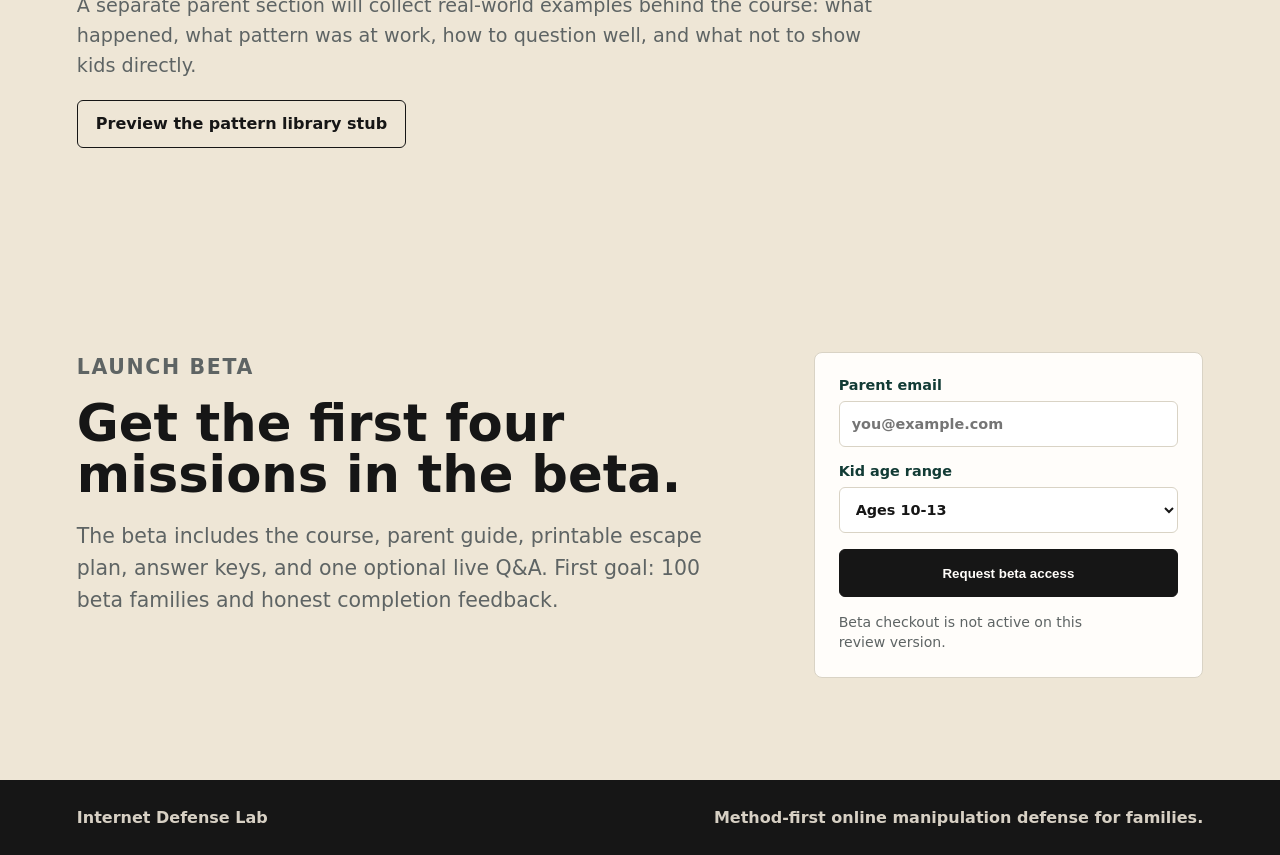
==== commit cb2dda6a: "Rename case library to pattern library" ====
--- a/index.html
+++ b/index.html
@@ -25,7 +25,7 @@
         <a href="#sample">Sample</a>
         <a href="#beta">Beta</a>
         <a href="./hooks.html">Hooks</a>
-        <a href="./case-library.html">Cases</a>
+        <a href="./pattern-library.html">Patterns</a>
       </nav>
     </header>
 
@@ -221,12 +221,12 @@
       <section class="case-library-band">
         <div>
           <p class="eyebrow">Parent-only context</p>
-          <h2>Real-world case library</h2>
-          <p>
-            A separate parent section will collect real-world examples behind the course: what happened, which
-            manipulation pattern was at work, what kids should practice, and what not to show kids directly.
-          </p>
-          <a class="button secondary" href="./case-library.html">Preview the case library stub</a>
+          <h2>Real-world pattern library</h2>
+          <p>
+            A separate parent section will collect real-world examples behind the course: what happened, what pattern
+            was at work, how to question well, and what not to show kids directly.
+          </p>
+          <a class="button secondary" href="./pattern-library.html">Preview the pattern library stub</a>
         </div>
       </section>
 
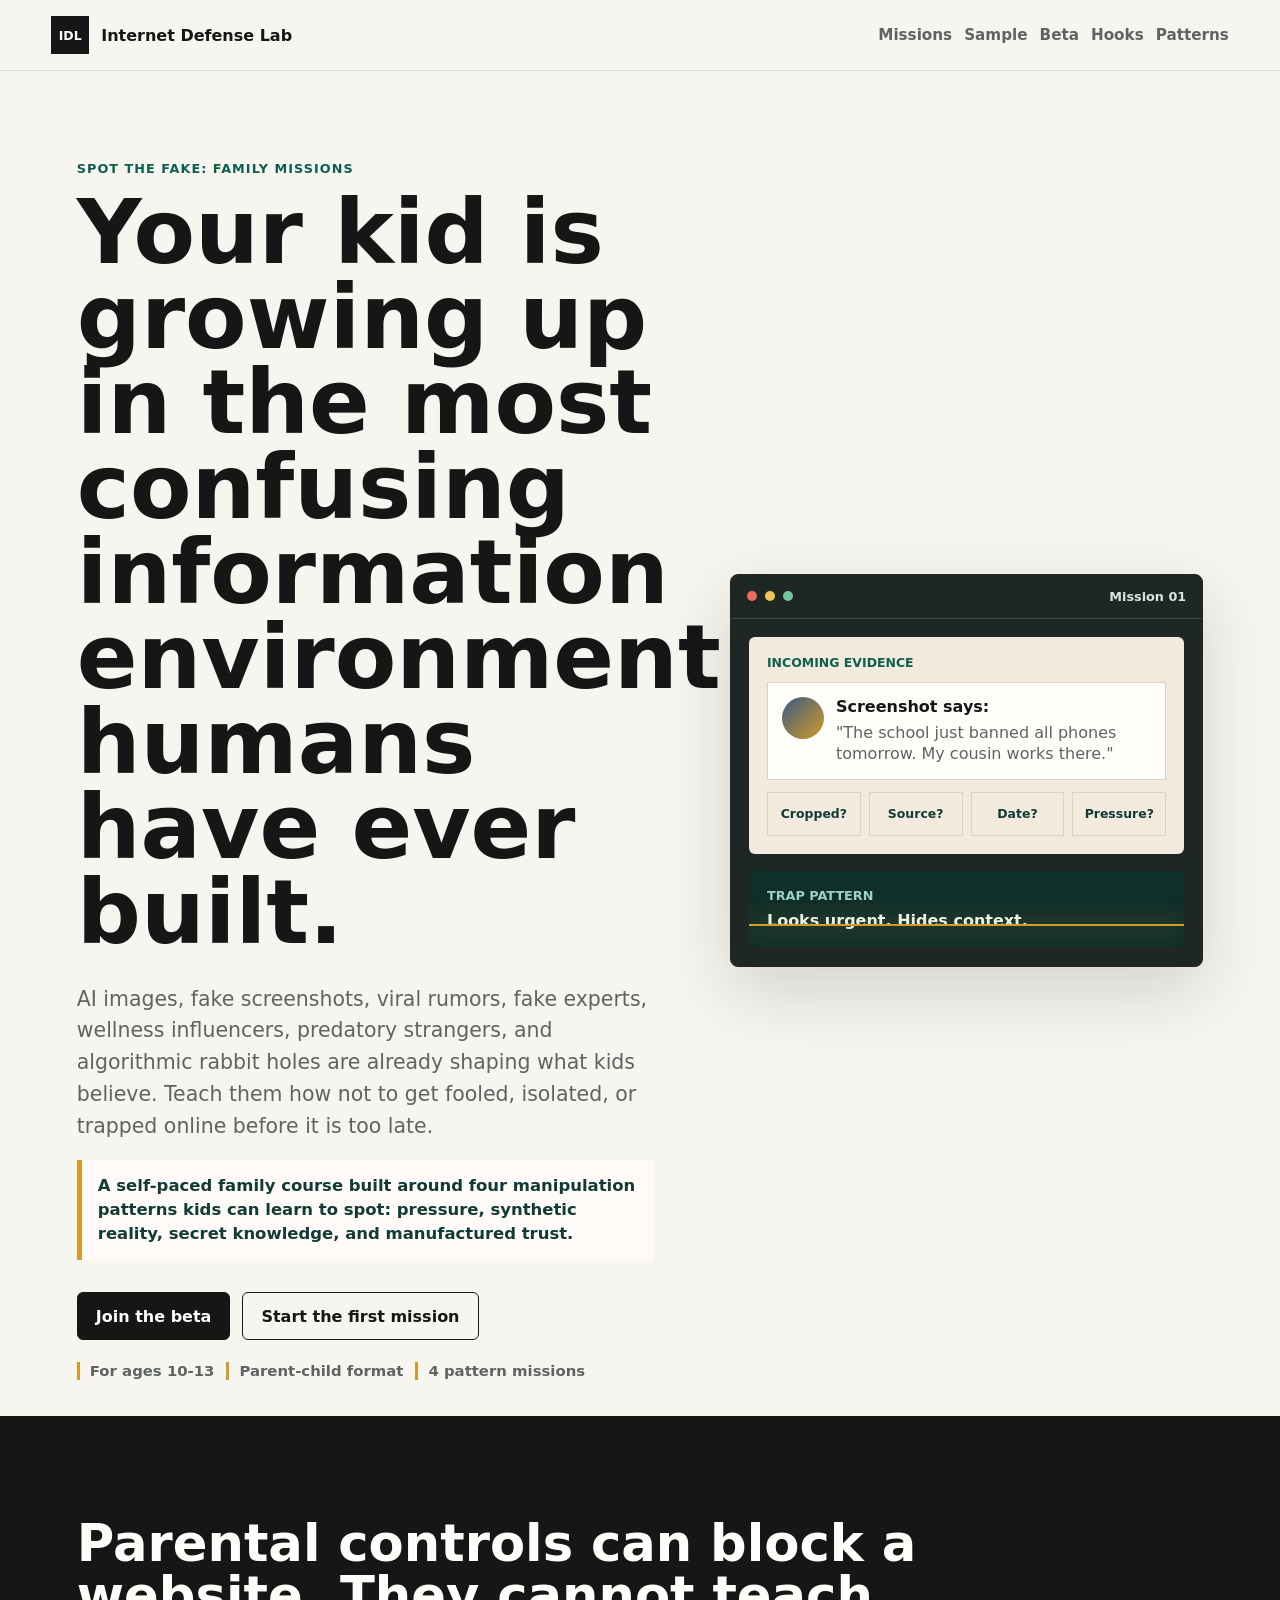
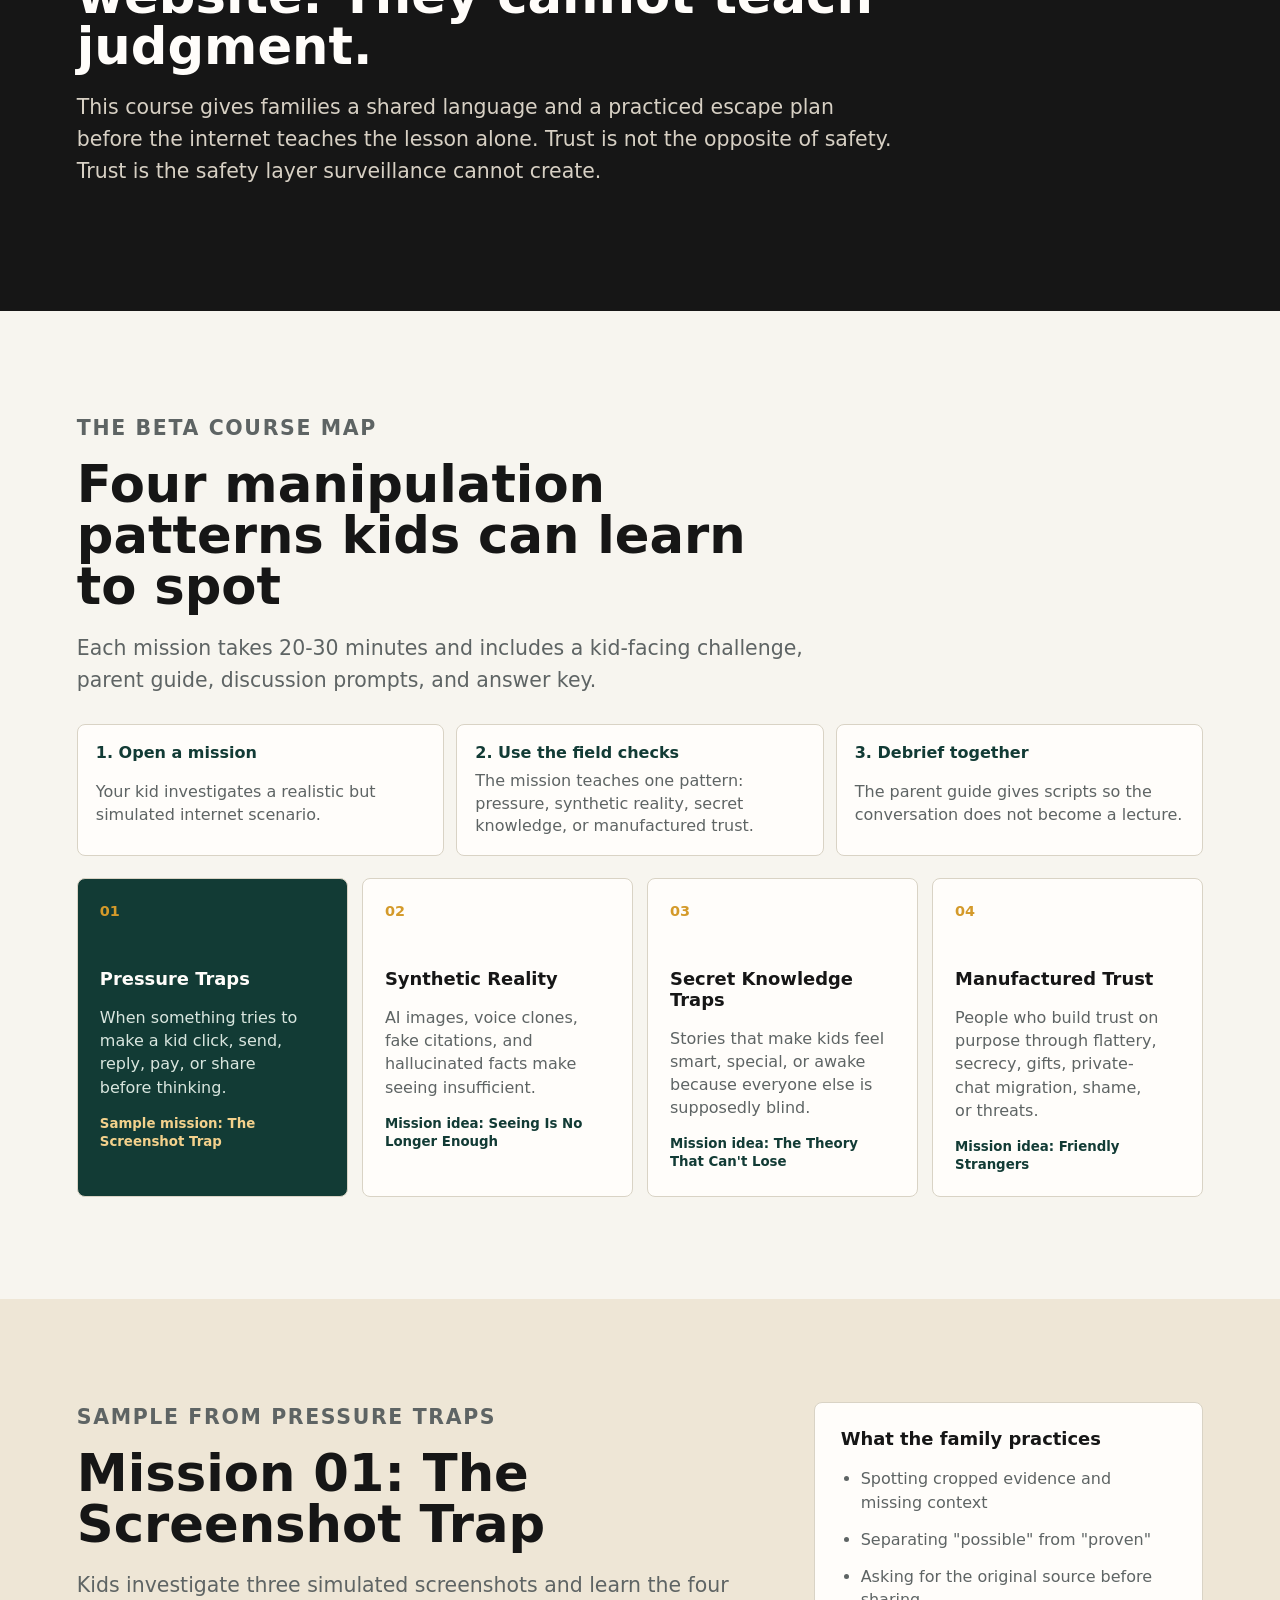
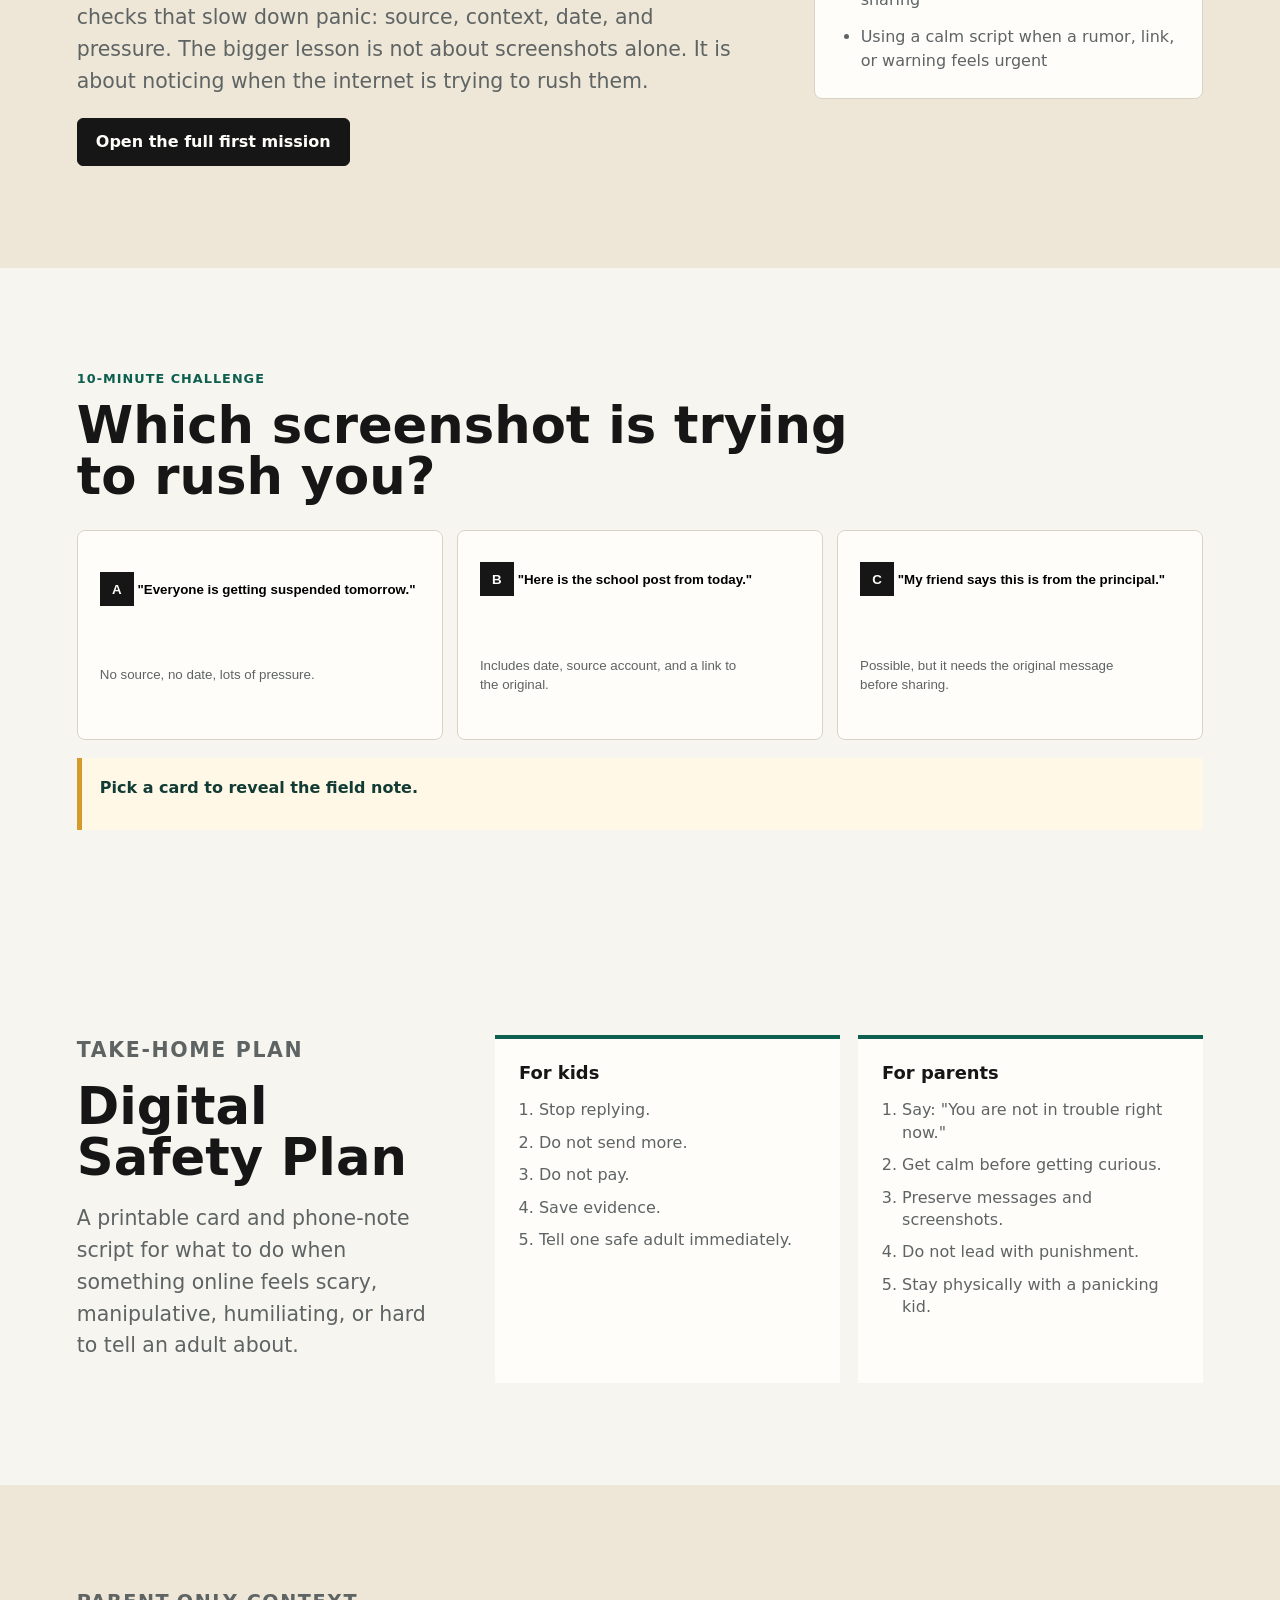
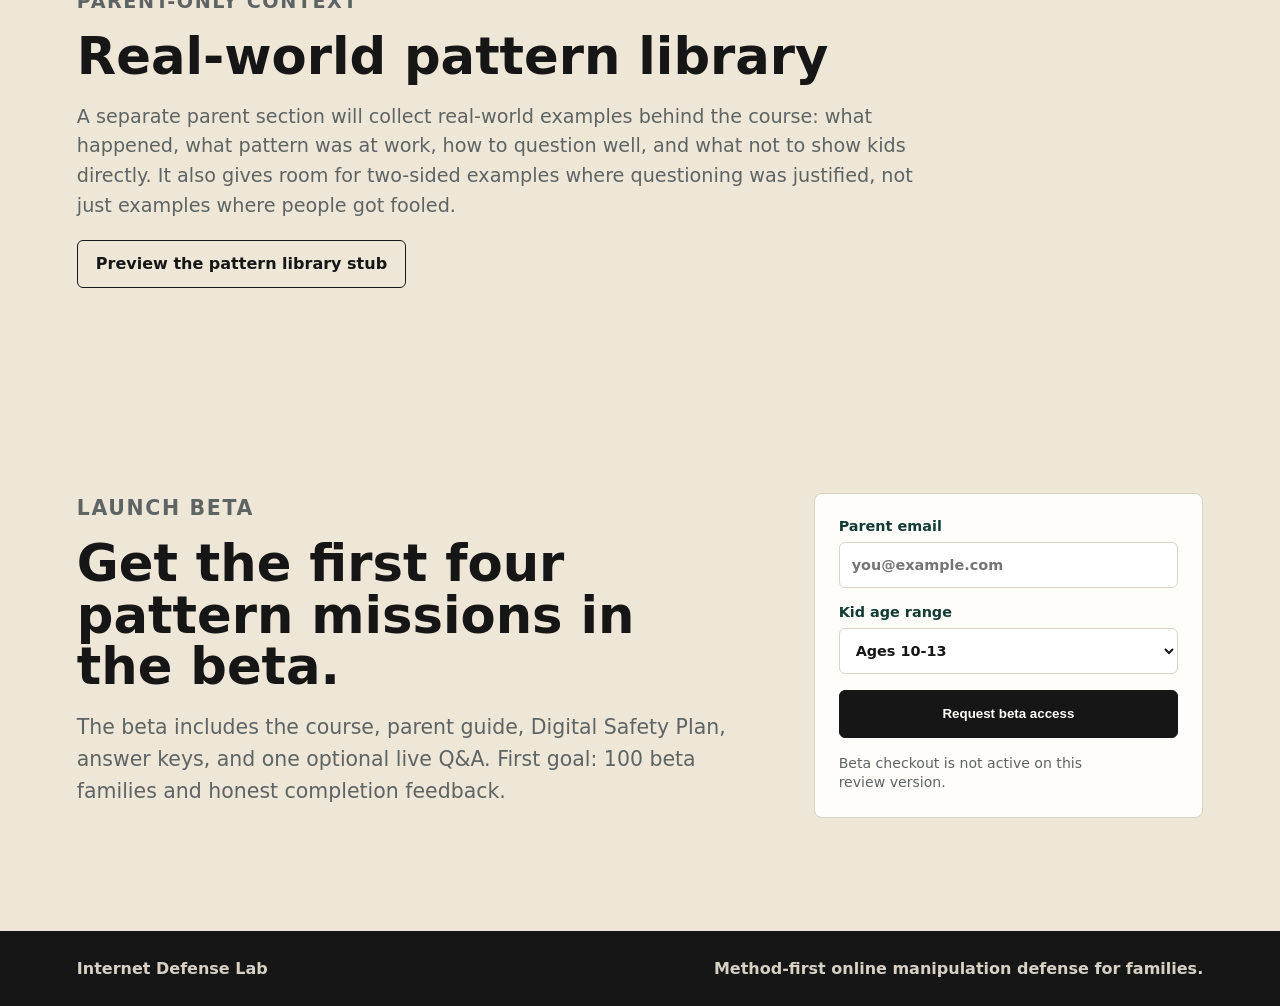
==== commit c3c3e0d8: "Clarify pattern mission architecture" ====
--- a/index.html
+++ b/index.html
@@ -5,7 +5,7 @@
     <meta name="viewport" content="width=device-width, initial-scale=1" />
     <meta
       name="description"
-      content="Spot The Fake is a four-mission internet defense course for families with kids ages 10-13."
+      content="Spot The Fake is a pattern-based internet defense course for families with kids ages 10-13."
     />
     <title>Spot The Fake | Internet Defense Lab</title>
     <link
@@ -40,8 +40,8 @@
             or trapped online before it is too late.
           </p>
           <p class="plain-offer">
-            A self-paced family course with short missions kids complete with a parent: challenges, scripts, answer
-            keys, and a family escape plan.
+            A self-paced family course built around four manipulation patterns kids can learn to spot: pressure,
+            synthetic reality, secret knowledge, and manufactured trust.
           </p>
           <div class="hero-actions">
             <a class="button primary" href="#beta">Join the beta</a>
@@ -50,7 +50,7 @@
           <div class="trust-line">
             <span>For ages 10-13</span>
             <span>Parent-child format</span>
-            <span>4 family missions</span>
+            <span>4 pattern missions</span>
           </div>
         </div>
 
@@ -99,8 +99,8 @@
 
       <section id="missions" class="section">
         <div class="section-heading">
-          <p class="eyebrow">The beta course</p>
-          <h2>Four self-paced family missions</h2>
+          <p class="eyebrow">The beta course map</p>
+          <h2>Four manipulation patterns kids can learn to spot</h2>
           <p>Each mission takes 20-30 minutes and includes a kid-facing challenge, parent guide, discussion prompts, and answer key.</p>
         </div>
         <div class="how-it-works" aria-label="How the course works">
@@ -110,7 +110,7 @@
           </div>
           <div>
             <strong>2. Use the field checks</strong>
-            <span>The mission teaches one pattern: fake proof, pressure, secrecy, or manufactured trust.</span>
+            <span>The mission teaches one pattern: pressure, synthetic reality, secret knowledge, or manufactured trust.</span>
           </div>
           <div>
             <strong>3. Debrief together</strong>
@@ -120,35 +120,39 @@
         <div class="mission-grid">
           <article class="mission-card active">
             <span>01</span>
-            <h3>The Screenshot Trap</h3>
-            <p>Screenshots can be fake, cropped, missing context, or weaponized to create panic.</p>
+            <h3>Pressure Traps</h3>
+            <p>When something tries to make a kid click, send, reply, pay, or share before thinking.</p>
+            <small>Sample mission: The Screenshot Trap</small>
           </article>
           <article class="mission-card">
             <span>02</span>
             <h3>Synthetic Reality</h3>
             <p>AI images, voice clones, fake citations, and hallucinated facts make seeing insufficient.</p>
+            <small>Mission idea: Seeing Is No Longer Enough</small>
           </article>
           <article class="mission-card">
             <span>03</span>
-            <h3>Wanting To Believe</h3>
-            <p>Influencers, wellness grifts, miracle fixes, and body-image pressure exploit hope.</p>
+            <h3>Secret Knowledge Traps</h3>
+            <p>Stories that make kids feel smart, special, or awake because everyone else is supposedly blind.</p>
+            <small>Mission idea: The Theory That Can't Lose</small>
           </article>
           <article class="mission-card">
             <span>04</span>
-            <h3>Friendly Strangers</h3>
-            <p>Some people manufacture trust through flattery, secrecy, gifts, and private-chat migration.</p>
+            <h3>Manufactured Trust</h3>
+            <p>People who build trust on purpose through flattery, secrecy, gifts, private-chat migration, shame, or threats.</p>
+            <small>Mission idea: Friendly Strangers</small>
           </article>
         </div>
       </section>
 
       <section id="sample" class="sample-section">
         <div class="sample-copy">
-          <p class="eyebrow">Sample mission</p>
+          <p class="eyebrow">Sample from Pressure Traps</p>
           <h2>Mission 01: The Screenshot Trap</h2>
           <p>
             Kids investigate three simulated screenshots and learn the four checks that slow down panic: source, context,
-            date, and pressure. The goal is not cynicism. The goal is knowing when a piece of "proof" is trying to rush
-            them.
+            date, and pressure. The bigger lesson is not about screenshots alone. It is about noticing when the internet
+            is trying to rush them.
           </p>
           <a class="button primary" href="./mission-01.html">Open the full first mission</a>
         </div>
@@ -158,7 +162,7 @@
             <li>Spotting cropped evidence and missing context</li>
             <li>Separating "possible" from "proven"</li>
             <li>Asking for the original source before sharing</li>
-            <li>Using a calm script when a rumor feels urgent</li>
+            <li>Using a calm script when a rumor, link, or warning feels urgent</li>
           </ul>
         </div>
       </section>
@@ -166,7 +170,7 @@
       <section id="mission-demo" class="demo">
         <div class="demo-header">
           <p class="eyebrow">10-minute challenge</p>
-          <h2>Which screenshot would you trust least?</h2>
+          <h2>Which screenshot is trying to rush you?</h2>
         </div>
         <div class="challenge-layout">
           <button class="challenge-card" data-answer="A">
@@ -224,7 +228,8 @@
           <h2>Real-world pattern library</h2>
           <p>
             A separate parent section will collect real-world examples behind the course: what happened, what pattern
-            was at work, how to question well, and what not to show kids directly.
+            was at work, how to question well, and what not to show kids directly. It also gives room for two-sided
+            examples where questioning was justified, not just examples where people got fooled.
           </p>
           <a class="button secondary" href="./pattern-library.html">Preview the pattern library stub</a>
         </div>
@@ -233,9 +238,9 @@
       <section id="beta" class="beta">
         <div class="beta-copy">
           <p class="eyebrow">Launch beta</p>
-          <h2>Get the first four missions in the beta.</h2>
-          <p>
-            The beta includes the course, parent guide, printable escape plan, answer keys, and one optional live Q&A.
+          <h2>Get the first four pattern missions in the beta.</h2>
+          <p>
+            The beta includes the course, parent guide, Digital Safety Plan, answer keys, and one optional live Q&A.
             First goal: 100 beta families and honest completion feedback.
           </p>
         </div>
--- a/styles.css
+++ b/styles.css
@@ -615,8 +615,20 @@
   line-height: 1.45;
 }
 
+.mission-card small {
+  display: block;
+  margin-top: 16px;
+  color: var(--green-2);
+  font-weight: 850;
+  line-height: 1.35;
+}
+
 .mission-card.active p {
   color: #d9e6df;
+}
+
+.mission-card.active small {
+  color: #f3d18c;
 }
 
 .sample-section,
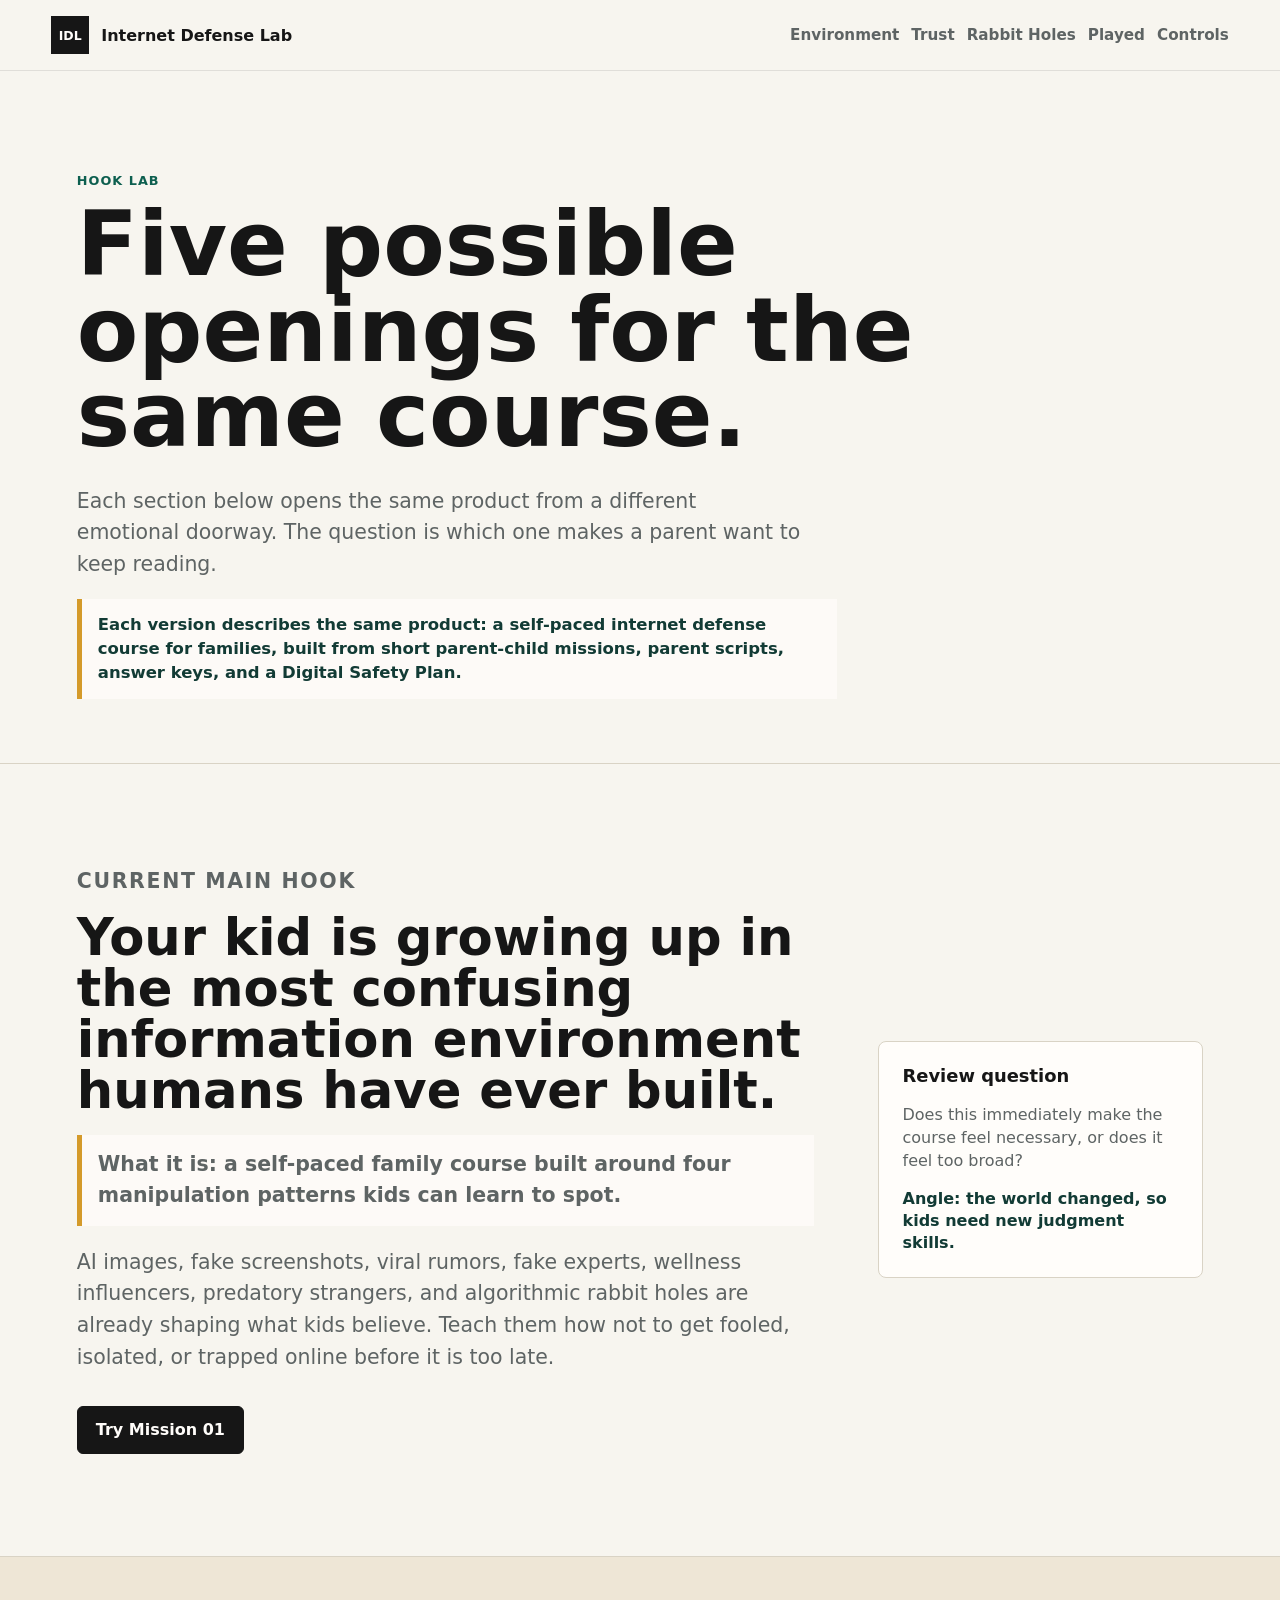
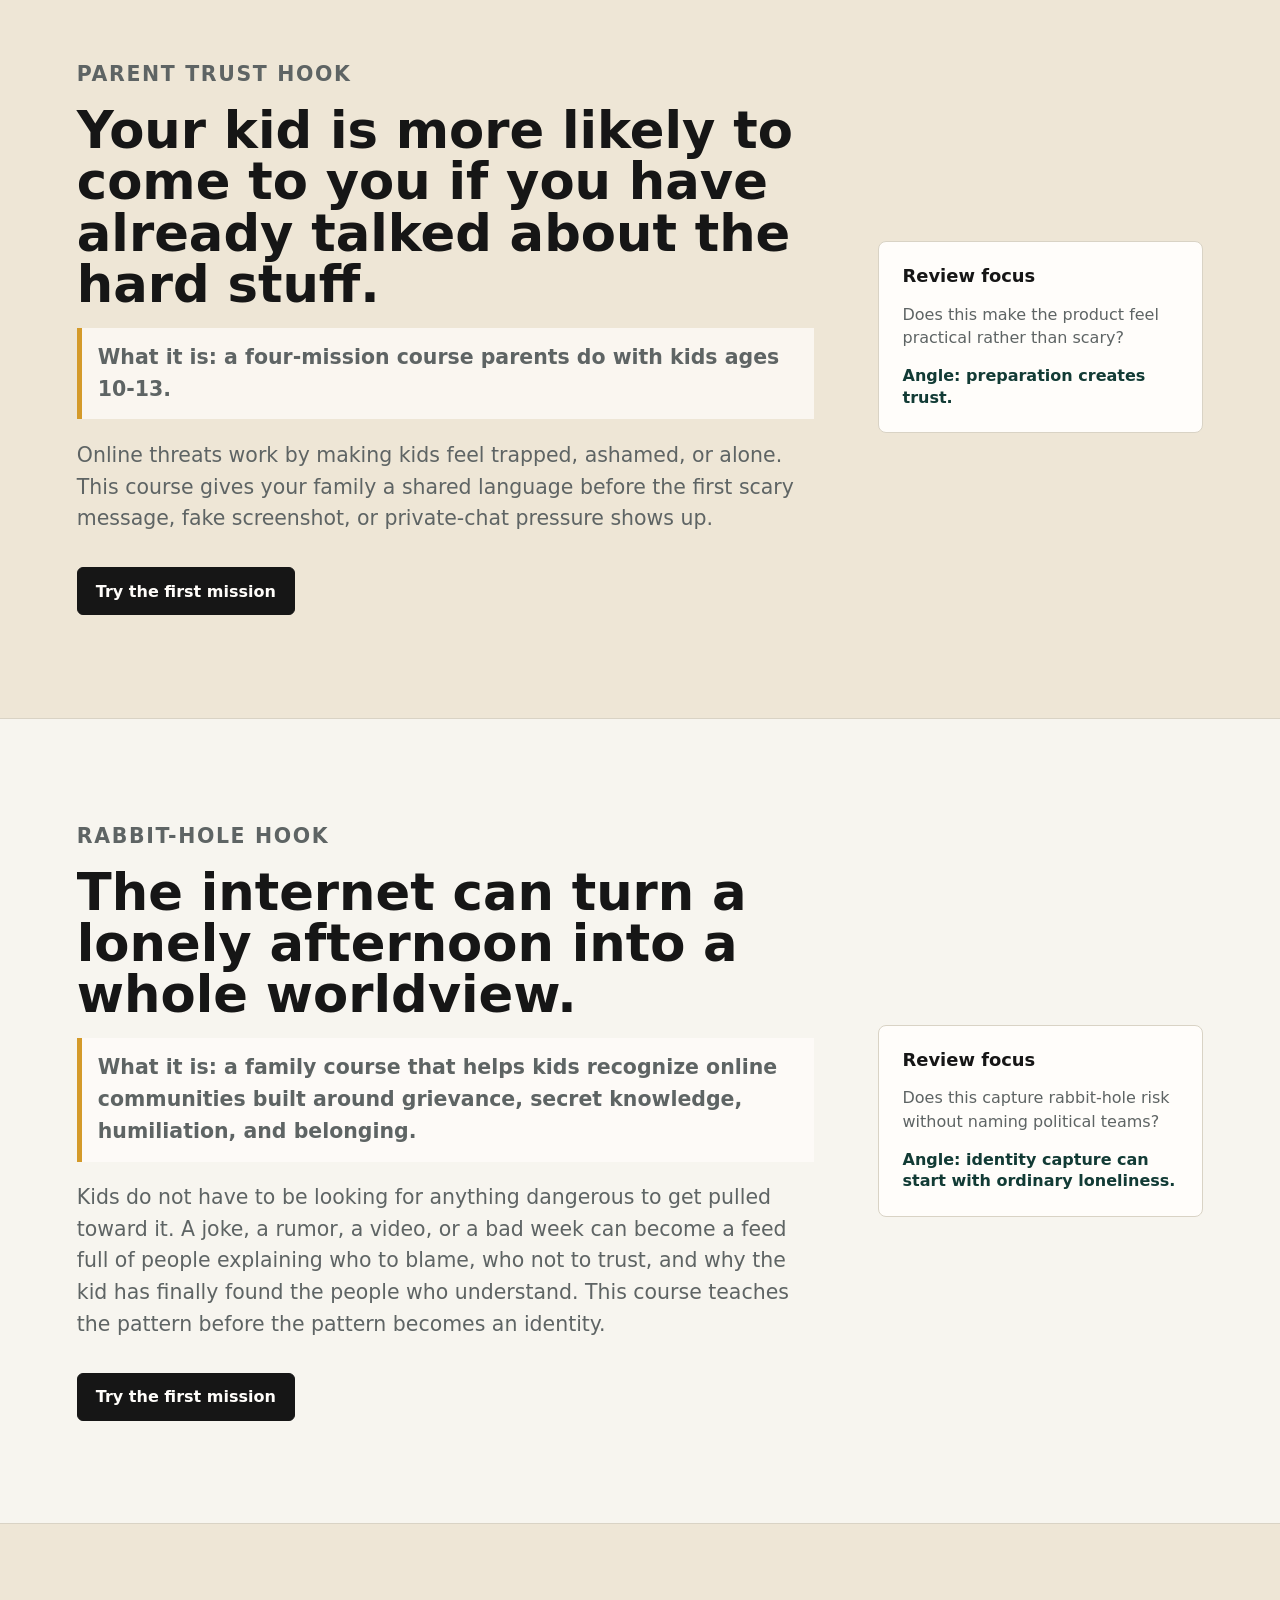
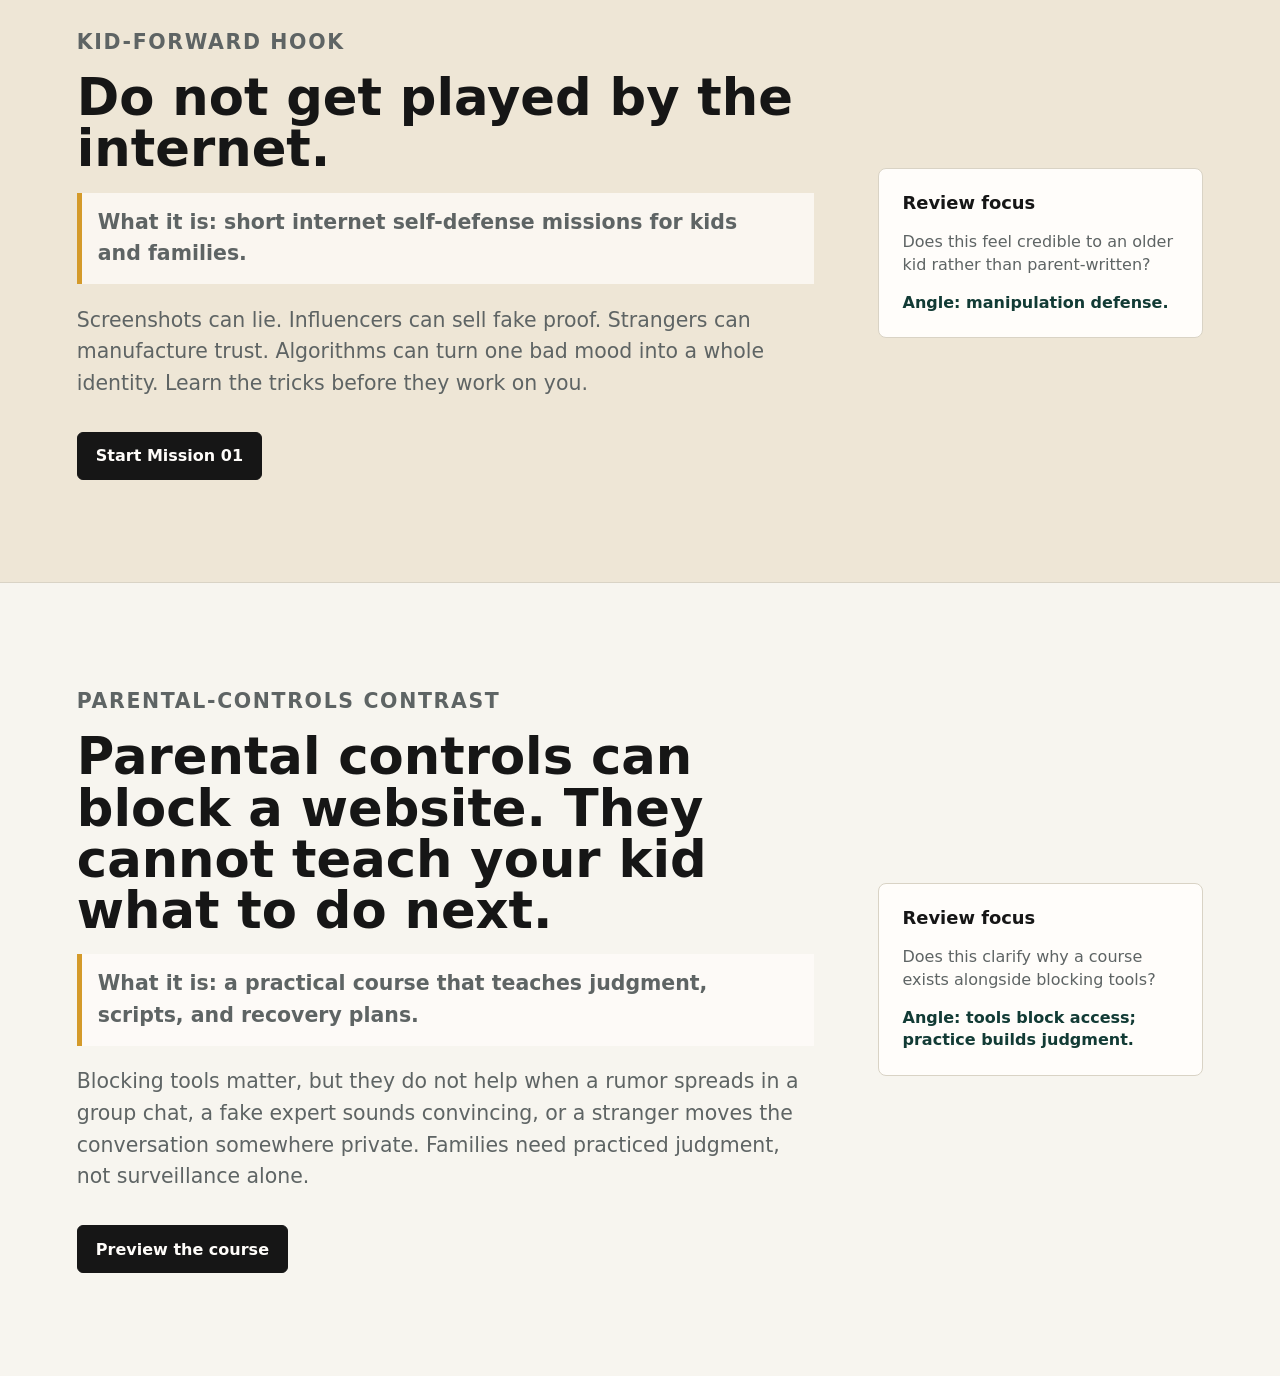
==== commit a803305e: "Redirect public main page to hooks" ====
--- a/index.html
+++ b/index.html
@@ -2,273 +2,13 @@
 <html lang="en">
   <head>
     <meta charset="utf-8" />
+    <meta http-equiv="refresh" content="0; url=./hooks.html" />
     <meta name="viewport" content="width=device-width, initial-scale=1" />
-    <meta
-      name="description"
-      content="Spot The Fake is a pattern-based internet defense course for families with kids ages 10-13."
-    />
-    <title>Spot The Fake | Internet Defense Lab</title>
-    <link
-      rel="icon"
-      href="data:image/svg+xml,%3Csvg xmlns='http://www.w3.org/2000/svg' viewBox='0 0 64 64'%3E%3Crect width='64' height='64' fill='%23161616'/%3E%3Cpath d='M15 18h34v8H15zm0 13h34v6H15zm0 11h22v6H15z' fill='%23fffdfa'/%3E%3Cpath d='M43 39l6 6 9-12' fill='none' stroke='%23d49a2a' stroke-width='5' stroke-linecap='square'/%3E%3C/svg%3E"
-    />
-    <link rel="stylesheet" href="./styles.css" />
+    <meta name="robots" content="noindex, nofollow" />
+    <title>Hook Lab | Internet Defense Lab</title>
+    <link rel="canonical" href="./hooks.html" />
   </head>
   <body>
-    <header class="site-header">
-      <a class="brand" href="#top" aria-label="Internet Defense Lab home">
-        <span class="brand-mark">IDL</span>
-        <span>Internet Defense Lab</span>
-      </a>
-      <nav class="nav" aria-label="Main navigation">
-        <a href="#missions">Missions</a>
-        <a href="#sample">Sample</a>
-        <a href="#beta">Beta</a>
-        <a href="./hooks.html">Hooks</a>
-        <a href="./pattern-library.html">Patterns</a>
-      </nav>
-    </header>
-
-    <main id="top">
-      <section class="hero">
-        <div class="hero-copy">
-          <p class="eyebrow">Spot The Fake: Family Missions</p>
-          <h1>Your kid is growing up in the most confusing information environment humans have ever built.</h1>
-          <p class="hero-subhead">
-            AI images, fake screenshots, viral rumors, fake experts, wellness influencers, predatory strangers, and
-            algorithmic rabbit holes are already shaping what kids believe. Teach them how not to get fooled, isolated,
-            or trapped online before it is too late.
-          </p>
-          <p class="plain-offer">
-            A self-paced family course built around four manipulation patterns kids can learn to spot: pressure,
-            synthetic reality, secret knowledge, and manufactured trust.
-          </p>
-          <div class="hero-actions">
-            <a class="button primary" href="#beta">Join the beta</a>
-            <a class="button secondary" href="#sample">Start the first mission</a>
-          </div>
-          <div class="trust-line">
-            <span>For ages 10-13</span>
-            <span>Parent-child format</span>
-            <span>4 pattern missions</span>
-          </div>
-        </div>
-
-        <div class="mission-preview" aria-label="Mission dashboard preview">
-          <div class="preview-topbar">
-            <span class="dot red"></span>
-            <span class="dot yellow"></span>
-            <span class="dot green"></span>
-            <span class="preview-label">Mission 01</span>
-          </div>
-          <div class="preview-body">
-            <div class="case-card">
-              <p class="case-label">Incoming evidence</p>
-              <div class="fake-post">
-                <div class="avatar"></div>
-                <div>
-                  <strong>Screenshot says:</strong>
-                  <p>"The school just banned all phones tomorrow. My cousin works there."</p>
-                </div>
-              </div>
-              <div class="evidence-grid">
-                <span>Cropped?</span>
-                <span>Source?</span>
-                <span>Date?</span>
-                <span>Pressure?</span>
-              </div>
-            </div>
-            <div class="scanner-card">
-              <p>Trap Pattern</p>
-              <strong>Looks urgent. Hides context.</strong>
-              <div class="scan-line"></div>
-            </div>
-          </div>
-        </div>
-      </section>
-
-      <section class="problem-band">
-        <div>
-          <h2>Parental controls can block a website. They cannot teach judgment.</h2>
-          <p>
-            This course gives families a shared language and a practiced escape plan before the internet teaches the
-            lesson alone. Trust is not the opposite of safety. Trust is the safety layer surveillance cannot create.
-          </p>
-        </div>
-      </section>
-
-      <section id="missions" class="section">
-        <div class="section-heading">
-          <p class="eyebrow">The beta course map</p>
-          <h2>Four manipulation patterns kids can learn to spot</h2>
-          <p>Each mission takes 20-30 minutes and includes a kid-facing challenge, parent guide, discussion prompts, and answer key.</p>
-        </div>
-        <div class="how-it-works" aria-label="How the course works">
-          <div>
-            <strong>1. Open a mission</strong>
-            <span>Your kid investigates a realistic but simulated internet scenario.</span>
-          </div>
-          <div>
-            <strong>2. Use the field checks</strong>
-            <span>The mission teaches one pattern: pressure, synthetic reality, secret knowledge, or manufactured trust.</span>
-          </div>
-          <div>
-            <strong>3. Debrief together</strong>
-            <span>The parent guide gives scripts so the conversation does not become a lecture.</span>
-          </div>
-        </div>
-        <div class="mission-grid">
-          <article class="mission-card active">
-            <span>01</span>
-            <h3>Pressure Traps</h3>
-            <p>When something tries to make a kid click, send, reply, pay, or share before thinking.</p>
-            <small>Sample mission: The Screenshot Trap</small>
-          </article>
-          <article class="mission-card">
-            <span>02</span>
-            <h3>Synthetic Reality</h3>
-            <p>AI images, voice clones, fake citations, and hallucinated facts make seeing insufficient.</p>
-            <small>Mission idea: Seeing Is No Longer Enough</small>
-          </article>
-          <article class="mission-card">
-            <span>03</span>
-            <h3>Secret Knowledge Traps</h3>
-            <p>Stories that make kids feel smart, special, or awake because everyone else is supposedly blind.</p>
-            <small>Mission idea: The Theory That Can't Lose</small>
-          </article>
-          <article class="mission-card">
-            <span>04</span>
-            <h3>Manufactured Trust</h3>
-            <p>People who build trust on purpose through flattery, secrecy, gifts, private-chat migration, shame, or threats.</p>
-            <small>Mission idea: Friendly Strangers</small>
-          </article>
-        </div>
-      </section>
-
-      <section id="sample" class="sample-section">
-        <div class="sample-copy">
-          <p class="eyebrow">Sample from Pressure Traps</p>
-          <h2>Mission 01: The Screenshot Trap</h2>
-          <p>
-            Kids investigate three simulated screenshots and learn the four checks that slow down panic: source, context,
-            date, and pressure. The bigger lesson is not about screenshots alone. It is about noticing when the internet
-            is trying to rush them.
-          </p>
-          <a class="button primary" href="./mission-01.html">Open the full first mission</a>
-        </div>
-        <div class="checklist">
-          <h3>What the family practices</h3>
-          <ul>
-            <li>Spotting cropped evidence and missing context</li>
-            <li>Separating "possible" from "proven"</li>
-            <li>Asking for the original source before sharing</li>
-            <li>Using a calm script when a rumor, link, or warning feels urgent</li>
-          </ul>
-        </div>
-      </section>
-
-      <section id="mission-demo" class="demo">
-        <div class="demo-header">
-          <p class="eyebrow">10-minute challenge</p>
-          <h2>Which screenshot is trying to rush you?</h2>
-        </div>
-        <div class="challenge-layout">
-          <button class="challenge-card" data-answer="A">
-            <span class="tag">A</span>
-            <strong>"Everyone is getting suspended tomorrow."</strong>
-            <p>No source, no date, lots of pressure.</p>
-          </button>
-          <button class="challenge-card" data-answer="B">
-            <span class="tag">B</span>
-            <strong>"Here is the school post from today."</strong>
-            <p>Includes date, source account, and a link to the original.</p>
-          </button>
-          <button class="challenge-card" data-answer="C">
-            <span class="tag">C</span>
-            <strong>"My friend says this is from the principal."</strong>
-            <p>Possible, but it needs the original message before sharing.</p>
-          </button>
-        </div>
-        <p class="answer" id="answer" aria-live="polite">Pick a card to reveal the field note.</p>
-      </section>
-
-      <section class="escape-plan">
-        <div>
-          <p class="eyebrow">Take-home plan</p>
-          <h2>Digital Safety Plan</h2>
-          <p>A printable card and phone-note script for what to do when something online feels scary, manipulative, humiliating, or hard to tell an adult about.</p>
-        </div>
-        <div class="plan-columns">
-          <div>
-            <h3>For kids</h3>
-            <ol>
-              <li>Stop replying.</li>
-              <li>Do not send more.</li>
-              <li>Do not pay.</li>
-              <li>Save evidence.</li>
-              <li>Tell one safe adult immediately.</li>
-            </ol>
-          </div>
-          <div>
-            <h3>For parents</h3>
-            <ol>
-              <li>Say: "You are not in trouble right now."</li>
-              <li>Get calm before getting curious.</li>
-              <li>Preserve messages and screenshots.</li>
-              <li>Do not lead with punishment.</li>
-              <li>Stay physically with a panicking kid.</li>
-            </ol>
-          </div>
-        </div>
-      </section>
-
-      <section class="case-library-band">
-        <div>
-          <p class="eyebrow">Parent-only context</p>
-          <h2>Real-world pattern library</h2>
-          <p>
-            A separate parent section will collect real-world examples behind the course: what happened, what pattern
-            was at work, how to question well, and what not to show kids directly. It also gives room for two-sided
-            examples where questioning was justified, not just examples where people got fooled.
-          </p>
-          <a class="button secondary" href="./pattern-library.html">Preview the pattern library stub</a>
-        </div>
-      </section>
-
-      <section id="beta" class="beta">
-        <div class="beta-copy">
-          <p class="eyebrow">Launch beta</p>
-          <h2>Get the first four pattern missions in the beta.</h2>
-          <p>
-            The beta includes the course, parent guide, Digital Safety Plan, answer keys, and one optional live Q&A.
-            First goal: 100 beta families and honest completion feedback.
-          </p>
-        </div>
-        <form class="signup" action="mailto:hello@internetdefenselab.com" method="post" enctype="text/plain">
-          <label>
-            Parent email
-            <input type="email" name="email" placeholder="you@example.com" required />
-          </label>
-          <label>
-            Kid age range
-            <select name="age-range">
-              <option>Ages 10-13</option>
-              <option>Ages 7-10</option>
-              <option>Ages 14-17</option>
-              <option>Homeschool or co-op</option>
-            </select>
-          </label>
-          <button class="button primary" type="submit">Request beta access</button>
-          <p class="form-note">Beta checkout is not active on this review version.</p>
-        </form>
-      </section>
-    </main>
-
-    <footer class="footer">
-      <span>Internet Defense Lab</span>
-      <span>Method-first online manipulation defense for families.</span>
-    </footer>
-
-    <script src="./app.js"></script>
+    <p><a href="./hooks.html">Continue to the Hook Lab.</a></p>
   </body>
 </html>
